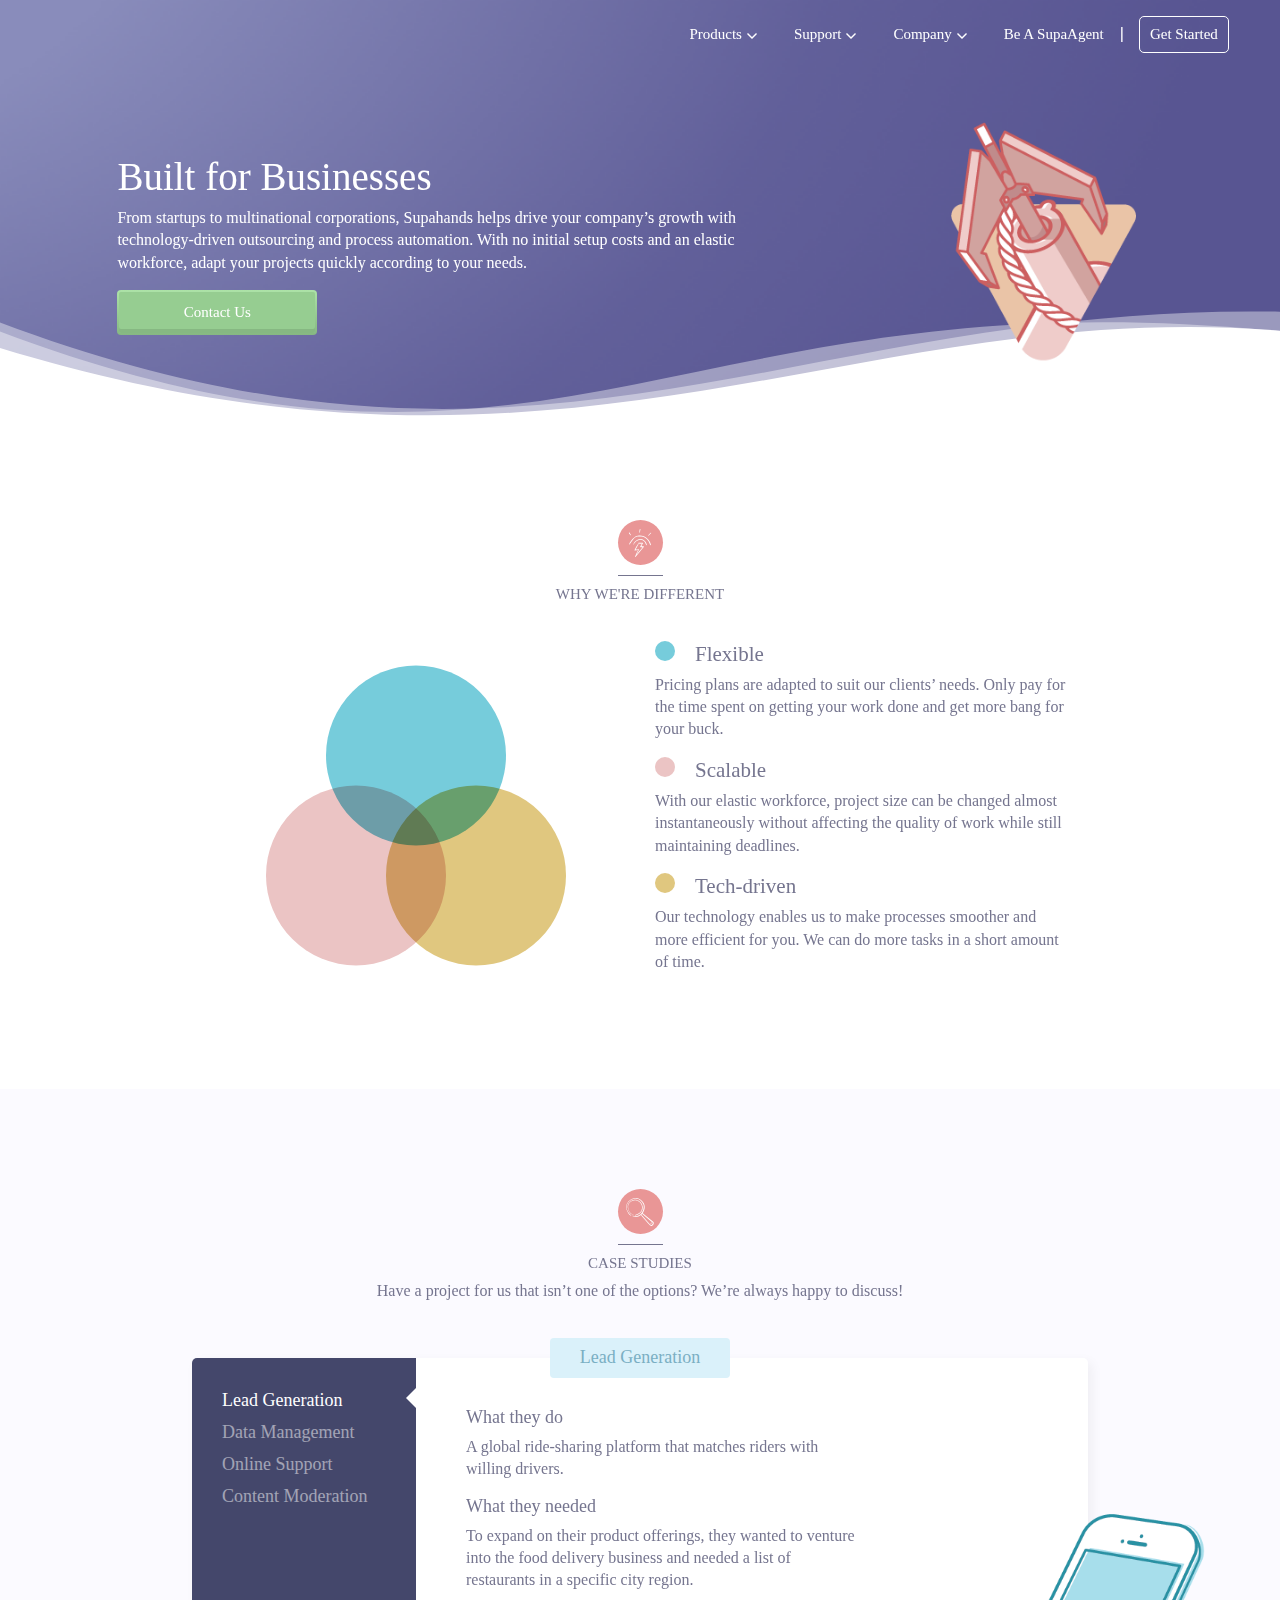
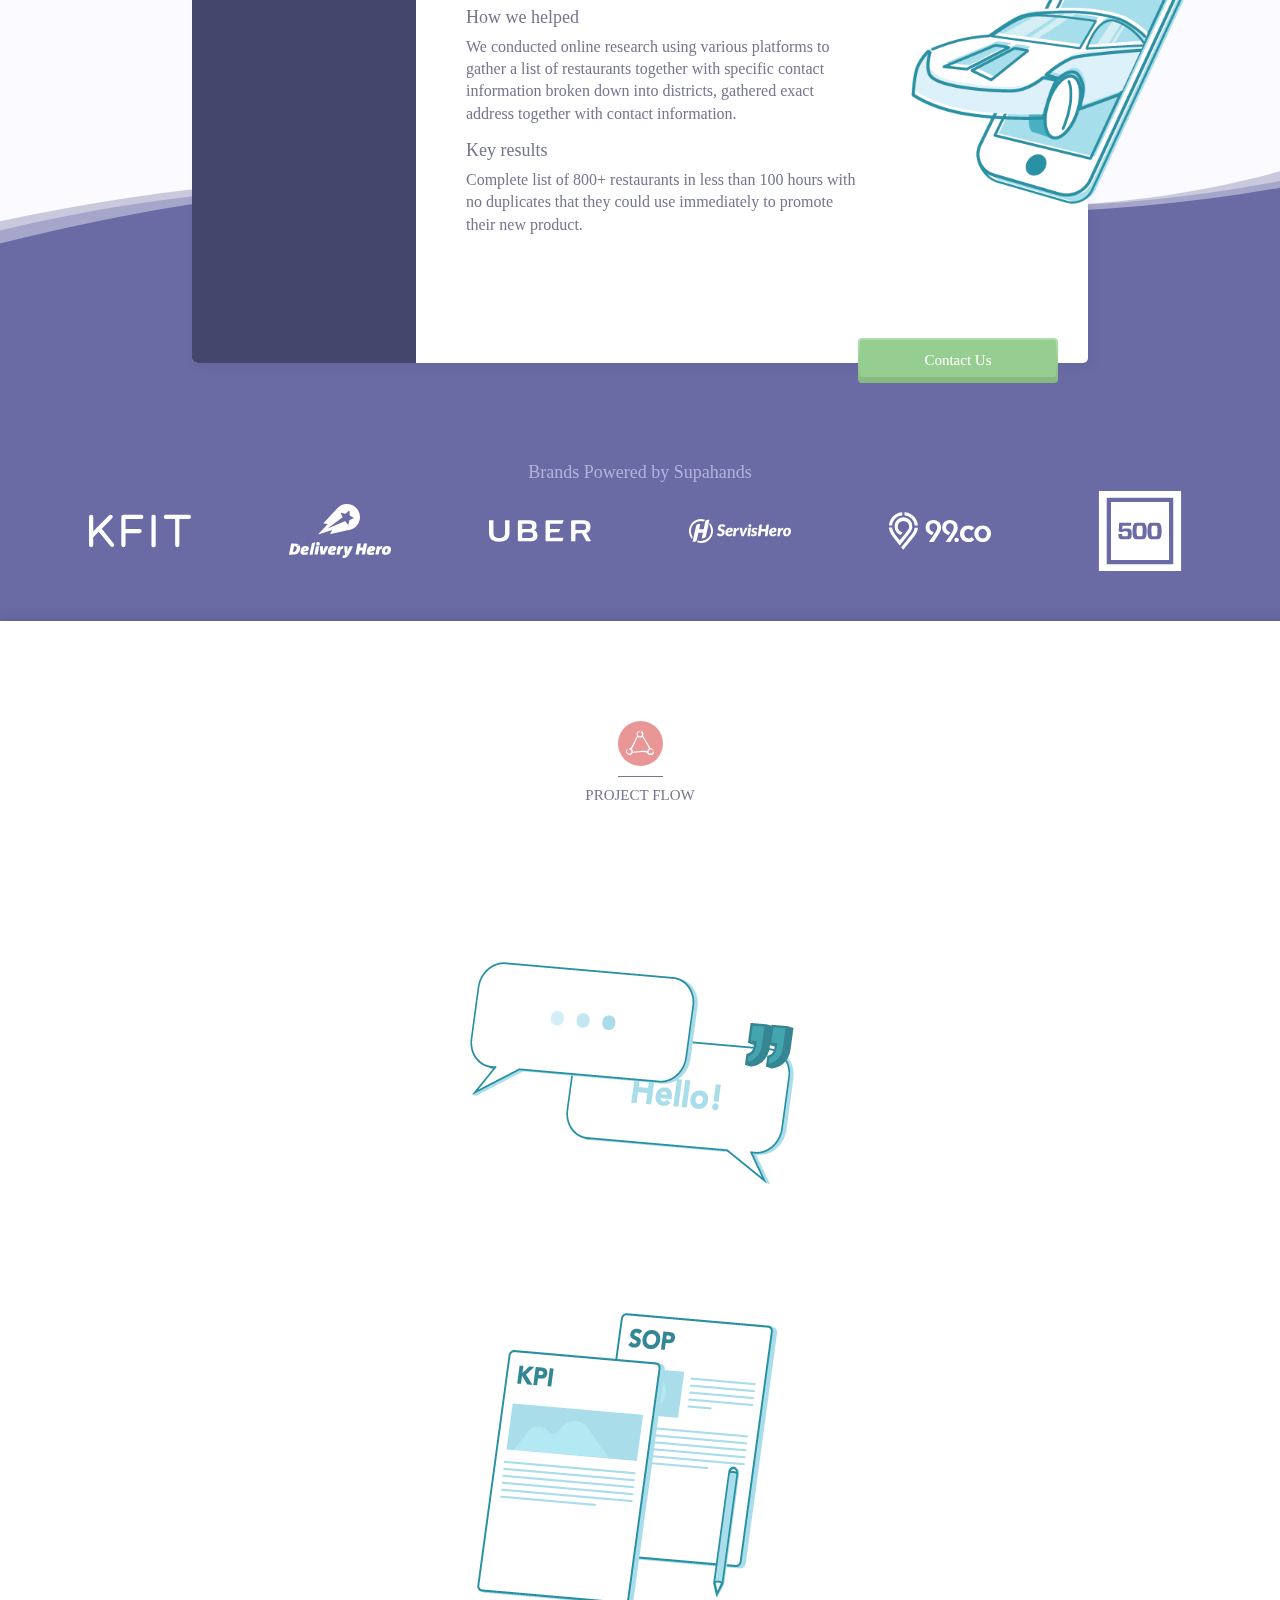
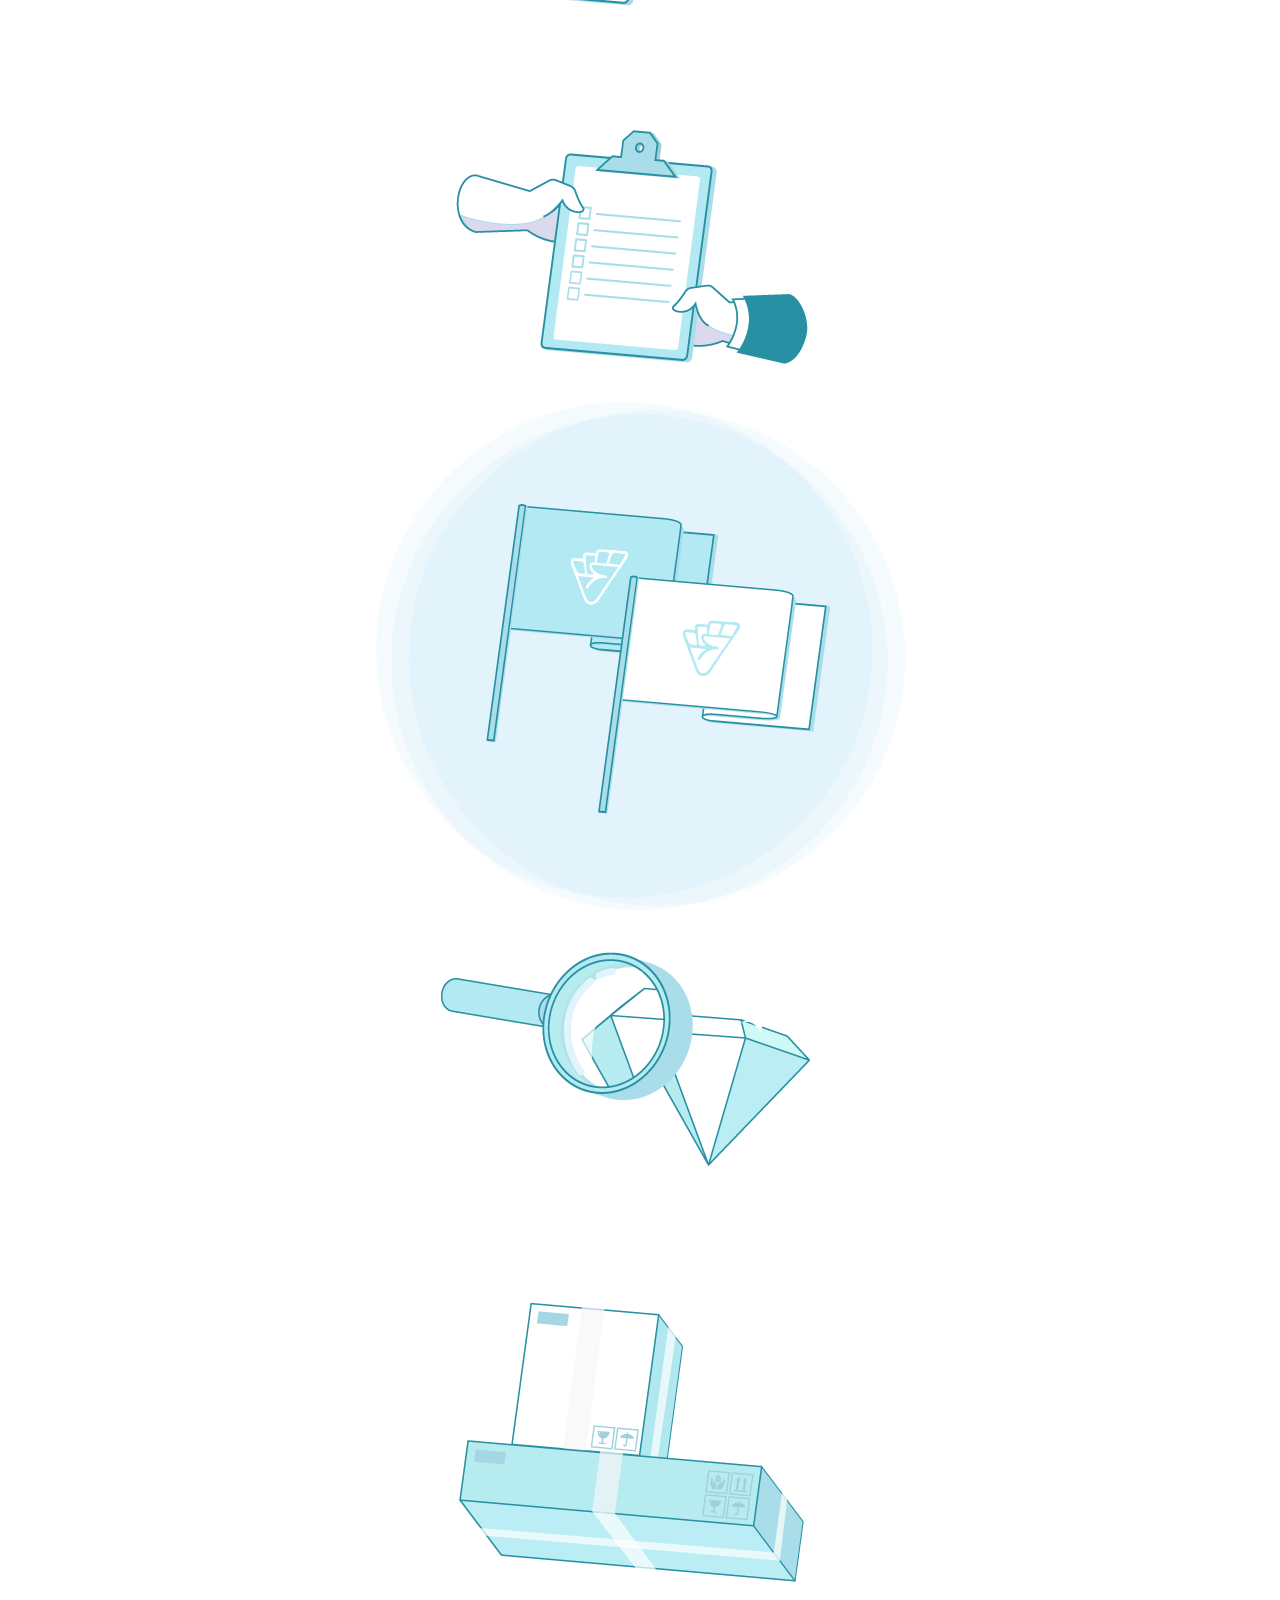
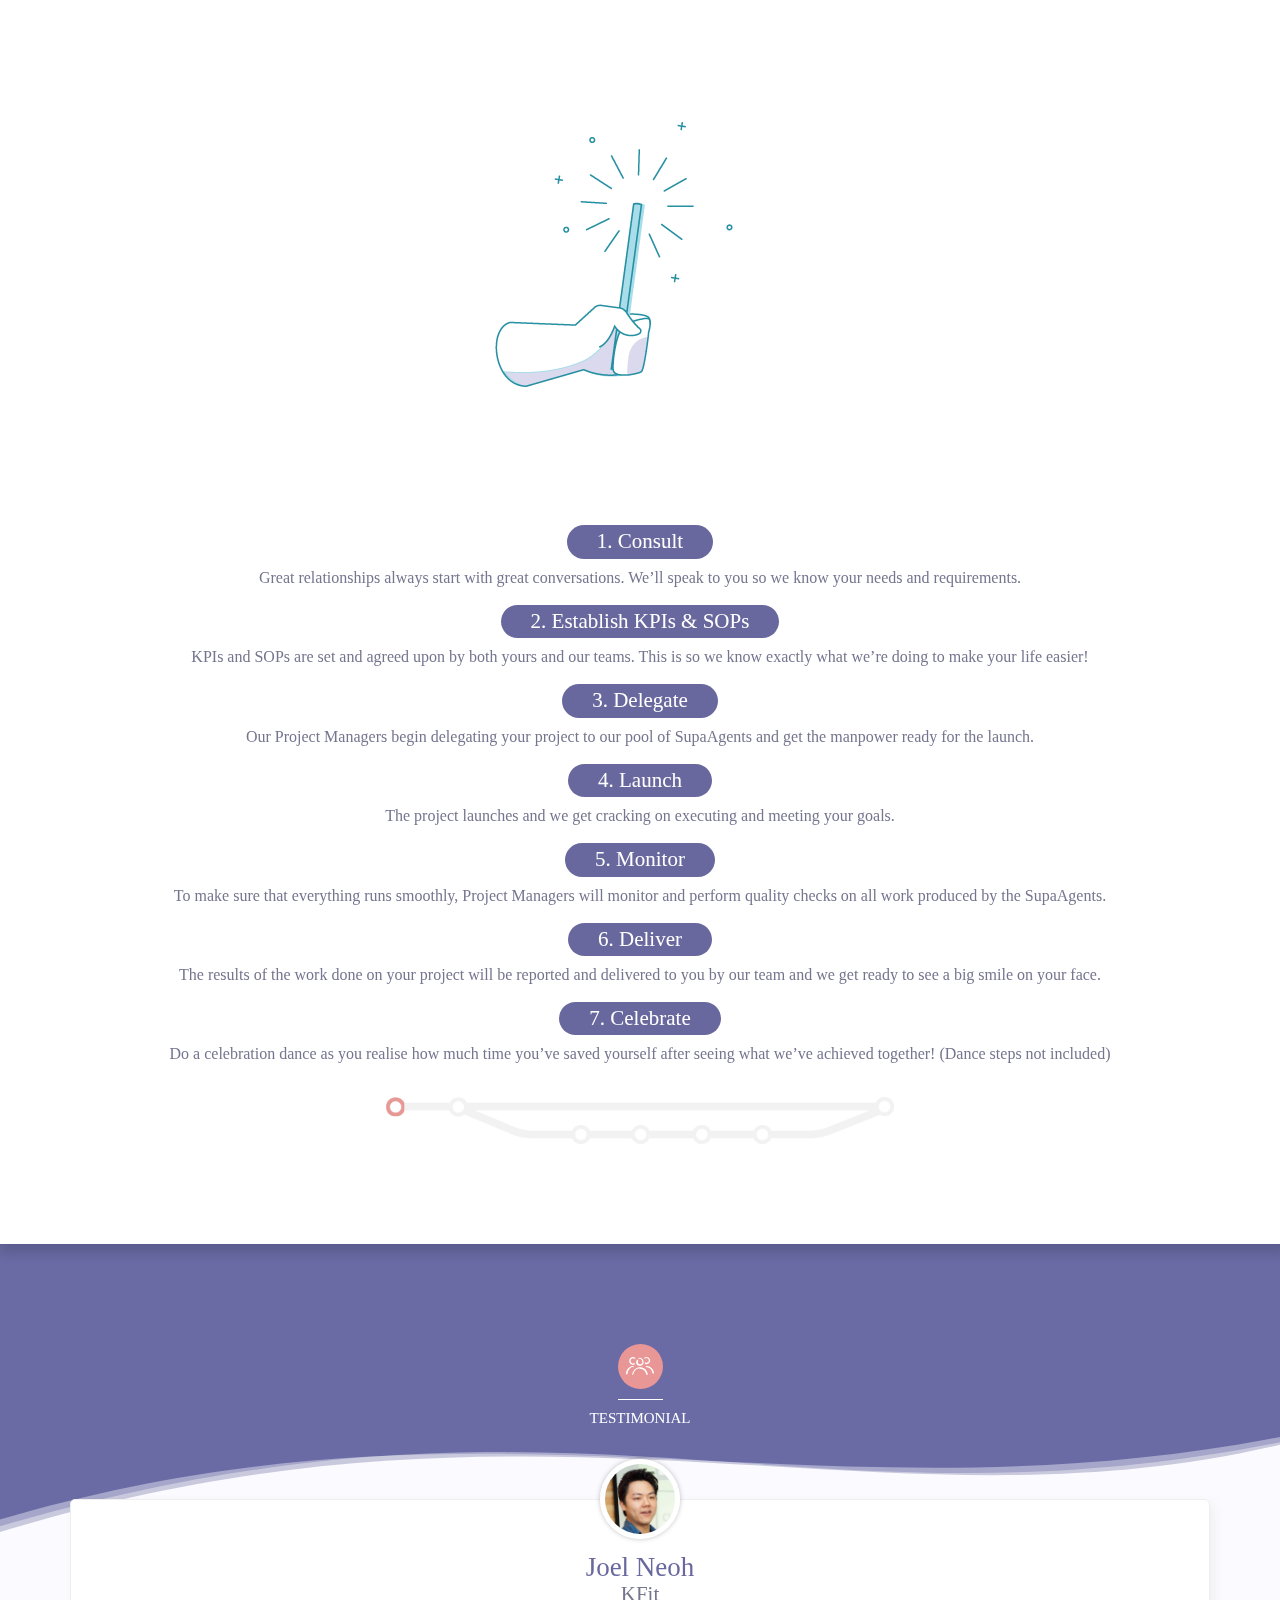
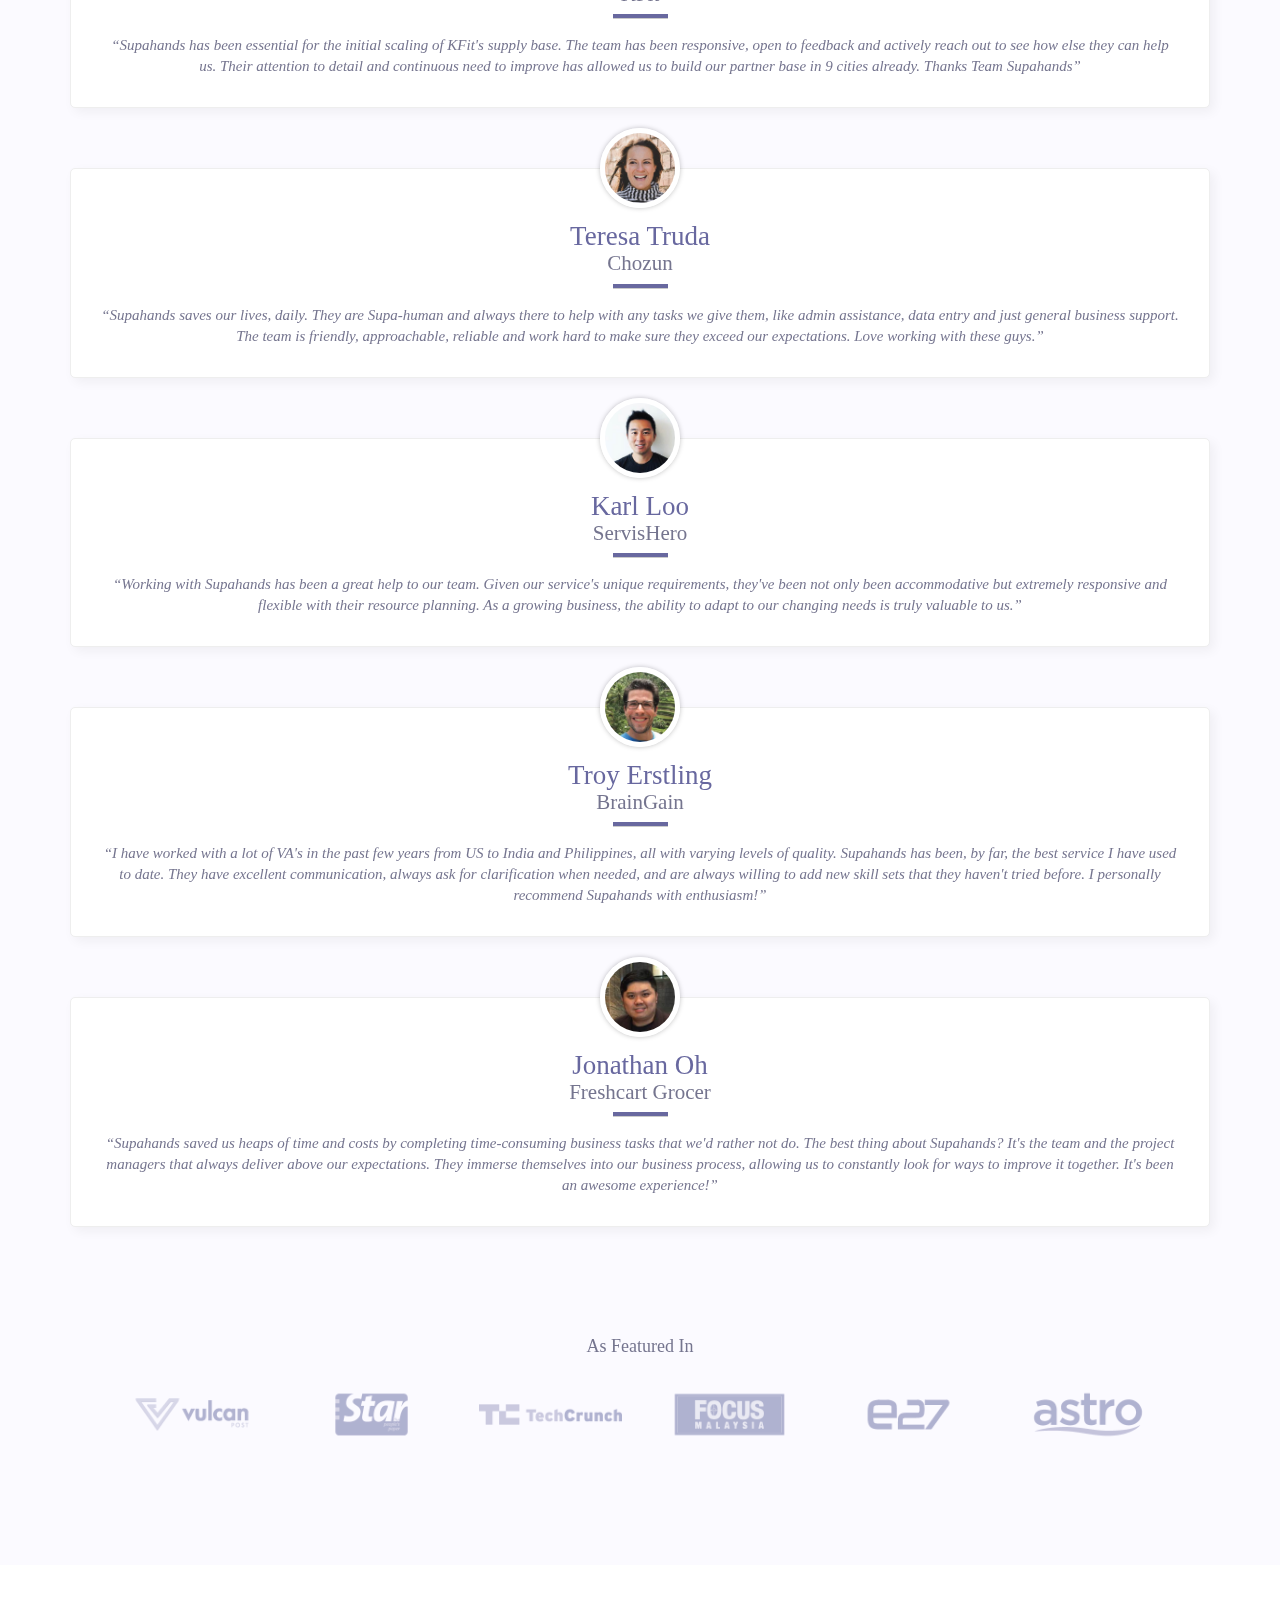
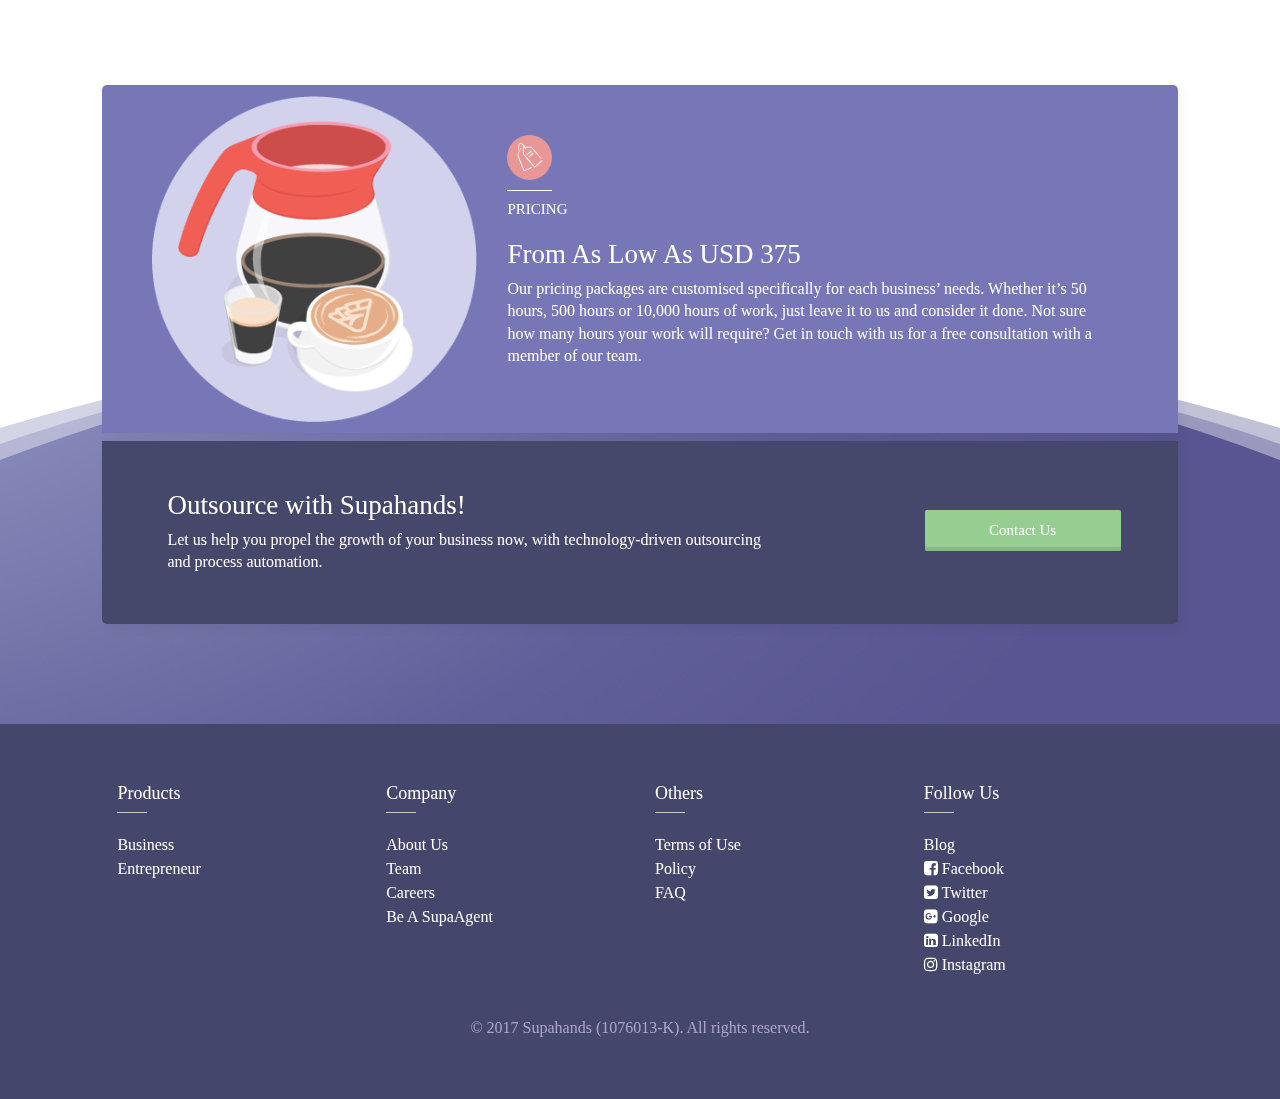
==== business.html @ 241b2b5b "Changed Meta tags and optimise" ====
<!doctype html>
<html lang="en">

<head>
  <meta charset="UTF-8" />
  <meta http-equiv="X-UA-Compatible" content="IE=edge,chrome=1" />
  <meta name="viewport" content="width=device-width, initial-scale=1.0" />
  <title>Supahands Business | Flexible and Scalable Outsourcing for Businesses</title>
  <meta name=”description” content="From startups to multinational corporations, Supahands helps drive your company’s growth with technology-driven outsourcing and process automation." />
  <link rel="apple-touch-icon" href="supahands-apple-icon.png">
  
  <!-- OpenGraph -->
  <meta property="og:site_name" content="Supahands" />
  <meta property="og:type" content="website" />
  <meta property="og:title" content="Supahands Business | Flexible and Scalable Outsourcing for Businesses" />
  <meta property="og:description" content="From startups to multinational corporations, Supahands helps drive your company’s growth with technology-driven outsourcing and process automation." />
  <meta property="og:image" content="supahands-meta-img.png" />
  <link rel="stylesheet" href="assets/css/plugins/slick.css">
  <link rel="stylesheet" href="assets/css/stylesheet.css">
  <!--[if lt IE 9]>
      <script src="//d26a57ydsghvgx.cloudfront.net/www/public/assets/js/css3-mediaqueries.js"></script>
    <![endif]-->
</head>

<body class="business-page">
  <svg xmlns="http://www.w3.org/2000/svg" style="display: none;">
      <!-- Supahands Logo -->
      <symbol id="logo" viewBox="0 0 3190.6 459.3" preserveAspectRatio="xMidYMid">
          <path fill="#96ce93" d="M501,17.8C494.6,6.5,481.5,0,465,0H251.1c-21.8,0-38.4,12.3-40,35H139.8c-8.4,0-24.1,0-33.3,11.5-6,7.5-7.6,17.8-4.6,30.6,0.7,3,1.6,6.4,2.9,11.7H40C23.5,89,10.4,95.5,4,106.8s-5,25.9,3.4,39.7l32.5,57.6a10.4,10.4,0,0,0,1,2.3,46.7,46.7,0,0,0,3,4.7L158.5,414.4c16.5,27.9,41.8,44.1,69.4,44.5h0.9c27.9,0,53.9-16.1,71.7-44.8l197-356.3C506,43.7,507.4,29.1,501,17.8ZM235.8,37.2c1.5-8.8,5.6-12.1,15.2-12.1h68c6,0,10.1,1.3,12.1,3.9s4.9,9.2-.5,28.8a10.5,10.5,0,0,0-.4,2.3c-5,18.2-9.9,39.3-12.7,51.5H237.7C236,82.7,234.6,44.7,235.8,37.2Zm-109.7,25c1.7-2,10.7-2,13.6-2h57.2c5.6,0,13.3,0,13.3,19.2a12.1,12.1,0,0,0,1,4.6c0.4,10.4.9,20.2,1.3,27.6h-7.8c-3.4.1-20.7,1.3-29.6,13.6-3.4,4.7-6.7,12.7-3.3,24.2,6.9,23.3,21.9,40,40,52-1.5,4.7-3.7,6.7-5.3,7H177c-9.6,0-14.5-6.7-16.9-12.2-0.2-.5-0.4-1-0.6-1.4a32,32,0,0,1-1.6-5.4,7.8,7.8,0,0,0-.3-1.3c-0.2-.5-8.7-31.6-17-62,0-.1,0-0.2,0-0.2s-0.2-.9-0.3-1.4c-6.1-22.3-11.8-44-13.9-52.8C125,65.5,125.7,62.8,126.1,62.3ZM25.9,119.1c1.8-3.1,7.1-5,14.2-5H96c0.6-.1,15.3-0.9,20.1,17.1,7.7,28.6,15.8,58,17.2,62.9a45.6,45.6,0,0,0,2.8,9.8,7.6,7.6,0,0,1,.1,2.6c-0.6.8-3.7,1.8-6.2,1.8H88.4c-0.7,0-15.7,0-24.2-12.2L29,133.8C25.3,127.7,24.1,122.2,25.9,119.1ZM278.7,401.3c-12.9,20.8-31.6,32.8-50.6,32.4s-36.1-11.9-47.9-31.9l-92.5-164H225.9c-24.2,15.8-46.9,39.5-60.6,75.5a12.6,12.6,0,0,0,7.2,16.2,11.7,11.7,0,0,0,4.5.8,12.6,12.6,0,0,0,11.7-8.1c32.5-85.1,122.7-89.9,138.3-90.1h2.7a12.6,12.6,0,0,0,.2-25.1h-1.2c-6.6-.1-58.7-1.1-96.3-22.4l-1.2-.7c-16.2-9.5-29.6-22.8-35.2-41.7a5.8,5.8,0,0,1-.4-2.4c0.8-1.2,5.7-2.9,9.6-3.1h220Zm197-356.1L439,111.6H343.3c4.3-18.8,11.9-50.1,17.4-65.4,6.4-17.9,14.7-21,29.8-21H465c7.1,0,12.4,1.8,14.1,5S479.7,38.7,475.7,45.2Z"
          />
          <path d="M684.4,293.6a10.1,10.1,0,0,1,13.7-1.9,105.1,105.1,0,0,0,61.3,19.7c19.7,0,41.9-9.1,41.9-27.8,0-32.8-108-32.3-108-107.5,0-50.5,51-81.3,102-81.3,41.3,0,68.8,14.6,81.4,23.2a10.1,10.1,0,0,1,2.7,13.9l-18.1,27.2a10.1,10.1,0,0,1-13.8,2.9c-9.3-6-26.7-14.2-52.2-14.2-18.7,0-41.9,8.1-41.9,27.8,0,31.3,108.5,31.3,108.5,108,0,48-43.9,80.8-102.5,80.8a157.4,157.4,0,0,1-93.9-30.7,10.1,10.1,0,0,1-1.8-14.4Z"
          />
          <path d="M913.9,263l29.7-153.9a10.1,10.1,0,0,1,9.9-8.2H997a10.1,10.1,0,0,1,9.9,12L980.5,248.9a144,144,0,0,0-3,26.2c0,19.2,8.6,30.8,32.3,30.8,43.9,0,80.3-43.4,88.8-88.8l20.6-107.9a10.1,10.1,0,0,1,9.9-8.2h43.5a10.1,10.1,0,0,1,9.9,12l-46.1,237.2a10.1,10.1,0,0,1-9.9,8.2h-41.5a10.1,10.1,0,0,1-9.9-12l2.2-11.2a235.4,235.4,0,0,1,6.6-24.7h-1c-14.6,23.7-50.5,54-95.9,54-41.9,0-77.2-18.7-77.2-70.2C909.8,285.2,911.9,274.1,913.9,263Z"
          />
          <path d="M1239.5,459.3h-38.9a12.1,12.1,0,0,1-11.9-14.4l64.5-334.2a12.1,12.1,0,0,1,11.9-9.8H1299a12.1,12.1,0,0,1,11.9,14.4l-0.8,4.3a103.4,103.4,0,0,1-5,18.7h1a104.7,104.7,0,0,1,84.8-43.4c61.1,0,97.4,42.4,97.4,108.5,0,95.4-69.7,161-140.3,161-30.8,0-58.6-12.1-73.2-37.9h-1a185.8,185.8,0,0,1-3,23.2l-19.3,99.7A12.1,12.1,0,0,1,1239.5,459.3Zm100.9-148.9c38.9,0,82.8-37.9,82.8-102.5,0-35.8-19.2-58-51-58-41.9,0-82.3,46.4-82.3,102.5C1289.9,284.2,1305.6,310.4,1340.4,310.4Z"
          />
          <path d="M1675.1,196.9h9.6a90,90,0,0,0,1.5-14.1c0-21.7-12.1-34.8-41.4-34.8-23.9,0-48.6,10.2-63.1,17.4a12.1,12.1,0,0,1-17-7.3l-7.9-25.7a12.1,12.1,0,0,1,6.2-14.4c16.2-8,52.1-22.9,92.8-22.9,46.9,0,94.4,19.7,94.4,79.3a158,158,0,0,1-2.5,25.2l-28.9,149.2a12.1,12.1,0,0,1-11.9,9.8h-34.5a12.1,12.1,0,0,1-11.9-14.3l1.4-7.4a126.4,126.4,0,0,1,5-18.7h-1s-29.3,46.4-83.8,46.4c-39.9,0-76.2-23.2-76.2-65.6C1506,216.6,1606.9,196.9,1675.1,196.9Zm-71.2,117.6c33.8,0,65.6-37.4,71.7-68.7h0a4.2,4.2,0,0,0-4.1-5H1666c-29.3,0-95.4,4.5-95.4,46.9C1570.6,302.4,1581.2,314.5,1603.9,314.5Z"
          />
          <path d="M1863.2,0h39.5a12.1,12.1,0,0,1,11.9,14.4l-21,109.8c-2.5,12.6-5.6,22.7-5.6,22.7h1c13.6-24.2,51.5-52,94.9-52,45.4,0,77.2,20.7,77.2,70.2,0,9.6-1.5,19.7-3.5,30.8l-29.4,152.7a12.1,12.1,0,0,1-11.9,9.8H1977a12.1,12.1,0,0,1-11.9-14.4l26.5-136a140.8,140.8,0,0,0,2.5-23.2c0-21.7-11.6-31.3-31.8-31.3-44.4,0-82.8,41.9-91.9,88.8l-20.8,106.3a12.1,12.1,0,0,1-11.9,9.8h-39.4a12.1,12.1,0,0,1-11.9-14.4l65-334.2A12.1,12.1,0,0,1,1863.2,0Z"
          />
          <path d="M2254,196.9h0a10.9,10.9,0,0,0,10.9-10c0.1-1.5.2-2.9,0.2-4.1,0-21.7-12.1-34.8-41.4-34.8-24.5,0-50,10.8-64.2,17.9a11,11,0,0,1-15.4-6.6l-8.6-28a11,11,0,0,1,5.6-13c15.7-7.8,52.2-23.4,93.7-23.4,46.9,0,94.4,19.7,94.4,79.3a158,158,0,0,1-2.5,25.2l-29.1,150.1a11,11,0,0,1-10.8,8.9h-36.8a11,11,0,0,1-10.8-13l1.6-8.7a126.4,126.4,0,0,1,5-18.7h-1s-29.3,46.4-83.8,46.4c-39.9,0-76.2-23.2-76.2-65.6C2084.9,216.6,2185.9,196.9,2254,196.9Zm-71.2,117.6c33.8,0,65.6-37.4,71.7-68.7h0a4.2,4.2,0,0,0-4.1-5H2245c-29.3,0-95.4,4.5-95.4,46.9C2149.6,302.4,2160.2,314.5,2182.9,314.5Z"
          />
          <path d="M2422.5,101h37.4a12.1,12.1,0,0,1,11.9,14.4l-1.7,8.8c-2.5,12.6-6.6,25.2-6.6,25.2h1c14.1-24.2,53-54.5,97.9-54.5s77.7,20.7,77.7,70.2c0,9.6-2.5,22.2-4.5,33.3l-28.9,150.2a12.1,12.1,0,0,1-11.9,9.8h-39.4a12.1,12.1,0,0,1-11.9-14.4L2570,208.5c1.5-8.6,3-17.2,3-23.7,0-21.7-12.1-31.3-32.3-31.3-44.4,0-82.8,41.9-91.9,88.8l-20.3,106.3a12.1,12.1,0,0,1-11.9,9.8h-39.4a12.1,12.1,0,0,1-11.9-14.4l45.3-233.2A12.1,12.1,0,0,1,2422.5,101Z"
          />
          <path d="M2820.4,94.9c27.8,0,58,10.6,71.2,35.3,0,0,1.5-8.6,3-15.6L2914.9,9.8A12.1,12.1,0,0,1,2926.8,0h39.4a12.1,12.1,0,0,1,11.9,14.4l-65,334.2a12.1,12.1,0,0,1-11.9,9.8h-35.7a12.1,12.1,0,0,1-11.9-14.6l1-4.6c2-10.6,4.5-19.2,4.5-19.2h-1c-17.2,25.2-47.4,44.4-82.8,44.4-62.1,0-97.9-41.9-97.9-107.5C2677.5,160.5,2745.7,94.9,2820.4,94.9Zm-26.2,215.5c42.9,0,81.8-48.5,81.8-103,0-31.3-15.1-57.5-50.5-57.5-38.4,0-82.8,38.4-82.8,102.5C2742.7,288.2,2762.4,310.4,2794.2,310.4Z"
          />
          <path d="M2993.6,295.1a12.1,12.1,0,0,1,16.4-2.3,105.1,105.1,0,0,0,59.9,18.7c19.7,0,41.9-9.1,41.9-27.8,0-32.8-108-32.3-108-107.5,0-50.5,51-81.3,102-81.3,39.4,0,66.2,13.2,79.5,21.9a12.1,12.1,0,0,1,3.5,16.9l-15.9,23.9a12.1,12.1,0,0,1-16.4,3.6c-9.6-5.8-26.5-13.2-50.7-13.2-18.7,0-41.9,8.1-41.9,27.8,0,31.3,108.5,31.3,108.5,108,0,48-43.9,80.8-102.5,80.8a157.7,157.7,0,0,1-92.1-29.3,12.1,12.1,0,0,1-2.3-17.4Z"
          />
      </symbol>
      <symbol id="logomark" viewBox="0 0 505 458.9">
          <path d="M501,17.8C494.6,6.5,481.5,0,465,0H251.1c-21.8,0-38.4,12.3-40,35H139.8c-8.4,0-24.1,0-33.3,11.5-6,7.5-7.6,17.8-4.6,30.6,0.7,3,1.6,6.4,2.9,11.7H40C23.5,89,10.4,95.5,4,106.8s-5,25.9,3.4,39.7l32.5,57.6a10.4,10.4,0,0,0,1,2.3,46.7,46.7,0,0,0,3,4.7L158.5,414.4c16.5,27.9,41.8,44.1,69.4,44.5h0.9c27.9,0,53.9-16.1,71.7-44.8l197-356.3C506,43.7,507.4,29.1,501,17.8ZM235.8,37.2c1.5-8.8,5.6-12.1,15.2-12.1h68c6,0,10.1,1.3,12.1,3.9s4.9,9.2-.5,28.8a10.5,10.5,0,0,0-.4,2.3c-5,18.2-9.9,39.3-12.7,51.5H237.7C236,82.7,234.6,44.7,235.8,37.2Zm-109.7,25c1.7-2,10.7-2,13.6-2h57.2c5.6,0,13.3,0,13.3,19.2a12.1,12.1,0,0,0,1,4.6c0.4,10.4.9,20.2,1.3,27.6h-7.8c-3.4.1-20.7,1.3-29.6,13.6-3.4,4.7-6.7,12.7-3.3,24.2,6.9,23.3,21.9,40,40,52-1.5,4.7-3.7,6.7-5.3,7H177c-9.6,0-14.5-6.7-16.9-12.2-0.2-.5-0.4-1-0.6-1.4a32,32,0,0,1-1.6-5.4,7.8,7.8,0,0,0-.3-1.3c-0.2-.5-8.7-31.6-17-62,0-.1,0-0.2,0-0.2s-0.2-.9-0.3-1.4c-6.1-22.3-11.8-44-13.9-52.8C125,65.5,125.7,62.8,126.1,62.3ZM25.9,119.1c1.8-3.1,7.1-5,14.2-5H96c0.6-.1,15.3-0.9,20.1,17.1,7.7,28.6,15.8,58,17.2,62.9a45.6,45.6,0,0,0,2.8,9.8,7.6,7.6,0,0,1,.1,2.6c-0.6.8-3.7,1.8-6.2,1.8H88.4c-0.7,0-15.7,0-24.2-12.2L29,133.8C25.3,127.7,24.1,122.2,25.9,119.1ZM278.7,401.3c-12.9,20.8-31.6,32.8-50.6,32.4s-36.1-11.9-47.9-31.9l-92.5-164H225.9c-24.2,15.8-46.9,39.5-60.6,75.5a12.6,12.6,0,0,0,7.2,16.2,11.7,11.7,0,0,0,4.5.8,12.6,12.6,0,0,0,11.7-8.1c32.5-85.1,122.7-89.9,138.3-90.1h2.7a12.6,12.6,0,0,0,.2-25.1h-1.2c-6.6-.1-58.7-1.1-96.3-22.4l-1.2-.7c-16.2-9.5-29.6-22.8-35.2-41.7a5.8,5.8,0,0,1-.4-2.4c0.8-1.2,5.7-2.9,9.6-3.1h220Zm197-356.1L439,111.6H343.3c4.3-18.8,11.9-50.1,17.4-65.4,6.4-17.9,14.7-21,29.8-21H465c7.1,0,12.4,1.8,14.1,5S479.7,38.7,475.7,45.2Z"
          />
      </symbol>
      <symbol id="logotype" viewBox="0 0 2529.2 459.3">
          <path d="M23,293.6a10.1,10.1,0,0,1,13.7-1.9A105.1,105.1,0,0,0,98,311.4c19.7,0,41.9-9.1,41.9-27.8,0-32.8-108-32.3-108-107.5,0-50.5,51-81.3,102-81.3,41.3,0,68.8,14.6,81.4,23.2a10.1,10.1,0,0,1,2.7,13.9l-18.1,27.2a10.1,10.1,0,0,1-13.8,2.9c-9.3-6-26.7-14.2-52.2-14.2-18.7,0-41.9,8.1-41.9,27.8,0,31.3,108.5,31.3,108.5,108,0,48-43.9,80.8-102.5,80.8A157.4,157.4,0,0,1,4.1,333.8a10.1,10.1,0,0,1-1.8-14.4Z"
          />
          <path d="M252.4,263l29.7-153.9a10.1,10.1,0,0,1,9.9-8.2h43.5a10.1,10.1,0,0,1,9.9,12L319.1,248.9a144,144,0,0,0-3,26.2c0,19.2,8.6,30.8,32.3,30.8,43.9,0,80.3-43.4,88.8-88.8l20.6-107.9a10.1,10.1,0,0,1,9.9-8.2h43.5a10.1,10.1,0,0,1,9.9,12L475.1,350.2a10.1,10.1,0,0,1-9.9,8.2H423.7a10.1,10.1,0,0,1-9.9-12l2.2-11.2a235.4,235.4,0,0,1,6.6-24.7h-1c-14.6,23.7-50.5,54-95.9,54-41.9,0-77.2-18.7-77.2-70.2C248.4,285.2,250.4,274.1,252.4,263Z"
          />
          <path d="M578.1,459.3H539.2a12.1,12.1,0,0,1-11.9-14.4l64.5-334.2a12.1,12.1,0,0,1,11.9-9.8h33.9a12.1,12.1,0,0,1,11.9,14.4l-0.8,4.3a103.4,103.4,0,0,1-5,18.7h1a104.7,104.7,0,0,1,84.8-43.4c61.1,0,97.4,42.4,97.4,108.5,0,95.4-69.7,161-140.3,161-30.8,0-58.6-12.1-73.2-37.9h-1a185.8,185.8,0,0,1-3,23.2L590,449.5A12.1,12.1,0,0,1,578.1,459.3ZM679,310.4c38.9,0,82.8-37.9,82.8-102.5,0-35.8-19.2-58-51-58-41.9,0-82.3,46.4-82.3,102.5C628.5,284.2,644.1,310.4,679,310.4Z"
          />
          <path d="M1013.6,196.9h9.6a90,90,0,0,0,1.5-14.1c0-21.7-12.1-34.8-41.4-34.8-23.9,0-48.6,10.2-63.1,17.4a12.1,12.1,0,0,1-17-7.3l-7.9-25.7a12.1,12.1,0,0,1,6.2-14.4c16.2-8,52.1-22.9,92.8-22.9,46.9,0,94.4,19.7,94.4,79.3a158,158,0,0,1-2.5,25.2l-28.9,149.2a12.1,12.1,0,0,1-11.9,9.8H1011a12.1,12.1,0,0,1-11.9-14.3l1.4-7.4a126.4,126.4,0,0,1,5-18.7h-1s-29.3,46.4-83.8,46.4c-39.9,0-76.2-23.2-76.2-65.6C844.5,216.6,945.5,196.9,1013.6,196.9ZM942.5,314.5c33.8,0,65.6-37.4,71.7-68.7h0a4.2,4.2,0,0,0-4.1-5h-5.5c-29.3,0-95.4,4.5-95.4,46.9C909.1,302.4,919.7,314.5,942.5,314.5Z"
          />
          <path d="M1201.8,0h39.5a12.1,12.1,0,0,1,11.9,14.4l-21,109.8c-2.5,12.6-5.6,22.7-5.6,22.7h1c13.6-24.2,51.5-52,94.9-52,45.4,0,77.2,20.7,77.2,70.2,0,9.6-1.5,19.7-3.5,30.8l-29.4,152.7a12.1,12.1,0,0,1-11.9,9.8h-39.4a12.1,12.1,0,0,1-11.9-14.4l26.5-136a140.8,140.8,0,0,0,2.5-23.2c0-21.7-11.6-31.3-31.8-31.3-44.4,0-82.8,41.9-91.9,88.8l-20.8,106.3a12.1,12.1,0,0,1-11.9,9.8h-39.4A12.1,12.1,0,0,1,1125,344l65-334.2A12.1,12.1,0,0,1,1201.8,0Z"
          />
          <path d="M1592.6,196.9h0a10.9,10.9,0,0,0,10.9-10c0.1-1.5.2-2.9,0.2-4.1,0-21.7-12.1-34.8-41.4-34.8-24.5,0-50,10.8-64.2,17.9a11,11,0,0,1-15.4-6.6l-8.6-28a11,11,0,0,1,5.6-13c15.7-7.8,52.2-23.4,93.7-23.4,46.9,0,94.4,19.7,94.4,79.3a158,158,0,0,1-2.5,25.2l-29.1,150.1a11,11,0,0,1-10.8,8.9h-36.8a11,11,0,0,1-10.8-13l1.6-8.7a126.4,126.4,0,0,1,5-18.7h-1s-29.3,46.4-83.8,46.4c-39.9,0-76.2-23.2-76.2-65.6C1423.5,216.6,1524.5,196.9,1592.6,196.9Zm-71.2,117.6c33.8,0,65.6-37.4,71.7-68.7h0a4.2,4.2,0,0,0-4.1-5h-5.5c-29.3,0-95.4,4.5-95.4,46.9C1488.1,302.4,1498.7,314.5,1521.4,314.5Z"
          />
          <path d="M1761.1,101h37.4a12.1,12.1,0,0,1,11.9,14.4l-1.7,8.8c-2.5,12.6-6.6,25.2-6.6,25.2h1c14.1-24.2,53-54.5,97.9-54.5s77.7,20.7,77.7,70.2c0,9.6-2.5,22.2-4.5,33.3l-28.9,150.2a12.1,12.1,0,0,1-11.9,9.8H1894a12.1,12.1,0,0,1-11.9-14.4l26.5-135.5c1.5-8.6,3-17.2,3-23.7,0-21.7-12.1-31.3-32.3-31.3-44.4,0-82.8,41.9-91.9,88.8l-20.3,106.3a12.1,12.1,0,0,1-11.9,9.8h-39.4a12.1,12.1,0,0,1-11.9-14.4l45.3-233.2A12.1,12.1,0,0,1,1761.1,101Z"
          />
          <path d="M2159,94.9c27.8,0,58,10.6,71.2,35.3,0,0,1.5-8.6,3-15.6L2253.5,9.8A12.1,12.1,0,0,1,2265.4,0h39.4a12.1,12.1,0,0,1,11.9,14.4l-65,334.2a12.1,12.1,0,0,1-11.9,9.8h-35.7a12.1,12.1,0,0,1-11.9-14.6l1-4.6c2-10.6,4.5-19.2,4.5-19.2h-1c-17.2,25.2-47.4,44.4-82.8,44.4-62.1,0-97.9-41.9-97.9-107.5C2016.1,160.5,2084.3,94.9,2159,94.9Zm-26.2,215.5c42.9,0,81.8-48.5,81.8-103,0-31.3-15.1-57.5-50.5-57.5-38.4,0-82.8,38.4-82.8,102.5C2081.2,288.2,2100.9,310.4,2132.7,310.4Z"
          />
          <path d="M2332.1,295.1a12.1,12.1,0,0,1,16.4-2.3,105.1,105.1,0,0,0,59.9,18.7c19.7,0,41.9-9.1,41.9-27.8,0-32.8-108-32.3-108-107.5,0-50.5,51-81.3,102-81.3,39.4,0,66.2,13.2,79.5,21.9a12.1,12.1,0,0,1,3.5,16.9l-15.9,23.9a12.1,12.1,0,0,1-16.4,3.6c-9.6-5.8-26.5-13.2-50.7-13.2-18.7,0-41.9,8.1-41.9,27.8,0,31.3,108.5,31.3,108.5,108,0,48-43.9,80.8-102.5,80.8a157.7,157.7,0,0,1-92.1-29.3,12.1,12.1,0,0,1-2.3-17.4Z"
          />
      </symbol>
      <!-- Brand Logos -->
      <symbol id="logo-kfit" viewBox="0 0 221.9 70.6" preserveAspectRatio="xMidYMid">
          <path d="M217.3,0.1H167.1a4.6,4.6,0,1,0,0,9.2h20.3V66a4.6,4.6,0,0,0,9.2,0V9.3h20.8A4.6,4.6,0,1,0,217.3.1Z" />
          <rect x="135.9" y="0.1" width="9.2" height="70.53" rx="3.7" ry="3.7" />
          <path d="M113.8,0.1H74.9a4.6,4.6,0,0,0-4.6,4.6V66a4.6,4.6,0,1,0,9.2,0V40h30.6a4.6,4.6,0,1,0,0-9.2H79.5V9.3h34.3A4.6,4.6,0,0,0,113.8.1Z"
          />
          <path d="M27.8,30.4L50.3,7.8a4.6,4.6,0,0,0,0-6.5h0a4.6,4.6,0,0,0-6.5,0L9.2,36V4.7A4.6,4.6,0,0,0,0,4.7V66a4.6,4.6,0,0,0,9.2,0V49H9.3L21.3,36.9,46.9,68.7A4.6,4.6,0,0,0,54,62.9Z"
          />
      </symbol>
      <symbol id="logo-deliveryhero" viewBox="0 0 259.2 137.1" preserveAspectRatio="xMidYMid">
          <path d="M27.1,104.8l-7.3,2.6H19.5v-0.2h0.3l5-4.8a11.6,11.6,0,0,0-5.4-1.7l-9.9-.2H5.5v0.4L1.1,122.9c-0.3,1.8-.7,3.5-1.1,5.3v0.5H6c2.8-.1,5.6,0,8.4-0.3A14.8,14.8,0,0,0,25.9,121a19.7,19.7,0,0,0,2.6-12.4A7.5,7.5,0,0,0,27.1,104.8ZM18,118.3a7.3,7.3,0,0,1-6.5,3.6H9.9l2.9-14.7a32.9,32.9,0,0,1,3.6.2,3.6,3.6,0,0,1,3.1,3.3A11.3,11.3,0,0,1,18,118.3Z"
          />
          <path d="M154.3,107.5a0.9,0.9,0,0,0-1,.8l-4.1,11.2-0.3.7h-0.2l-0.3-12.6h-8v0.2a83.1,83.1,0,0,0,2.1,20.2,1.2,1.2,0,0,1,0,.8,3,3,0,0,1-2.7,1.6h-2.3a0.7,0.7,0,0,0-.6.2c-0.4,1.9-.8,3.9-1.2,5.8l2,0.6h3.1a12.7,12.7,0,0,0,7.4-3.8,32.8,32.8,0,0,0,5.2-6.9,123.8,123.8,0,0,0,8.5-18.4,1.2,1.2,0,0,0,0-.3h-7.3Z"
          />
          <path d="M259,113.1a6.8,6.8,0,0,0-5.2-5.8,15.5,15.5,0,0,0-5.7-.5c-4.1.3-7.5,2-9.7,5.5a15.5,15.5,0,0,0-2.3,9.9c0.3,3.7,2.3,5.9,6,6.6a21.3,21.3,0,0,0,4.8.3,12.1,12.1,0,0,0,11.7-9.5l0.6-2.5v-4.1Zm-8.3,3.1a10.7,10.7,0,0,1-1.3,4.9,3.2,3.2,0,0,1-3.3,1.8,1.6,1.6,0,0,1-1.7-1.6,10.3,10.3,0,0,1,1.5-6.4,3.1,3.1,0,0,1,2.9-1.6,1.8,1.8,0,0,1,2,1.9C250.8,115.4,250.8,115.7,250.8,116.2Z"
          />
          <path d="M76.1,76.6h0.3l31.4-9.9a1.2,1.2,0,0,1,1.2.1,1.2,1.2,0,0,1-.2,1.1L105,74.7a1.2,1.2,0,0,0-.1,1,1.3,1.3,0,0,0,1.1.3l31.5-7c5-1.1,10-2.5,15.1-3.3a33.1,33.1,0,0,0,27.4-37.3C177.7,12.2,163.6,0,146.2,0A32.5,32.5,0,0,0,123,10.6L109.8,24.7,88,48.1a1.2,1.2,0,0,0-.5,1.1,1.2,1.2,0,0,0,1.1.4L94.4,50l2.9,0.2c0.7,0.1.9,0.6,0.5,1.1l-0.4.5-22,23.7a1,1,0,0,0-.4,1C75.2,76.8,75.7,76.6,76.1,76.6ZM99.7,60.8L135.5,34l0.8-.6-4-9c-0.2-.5-0.5-0.9-0.6-1.4a1.1,1.1,0,0,1,0-.9,1.1,1.1,0,0,1,.9-0.2l5.2,1.3,5.2,1.3a1.2,1.2,0,0,0,1.3-.3l7.8-6.9a1.3,1.3,0,0,1,1.1-.5,1.3,1.3,0,0,1,.4,1.2c0.3,3.3.5,6.6,0.7,9.9a1.9,1.9,0,0,0,1.1,1.8l8.7,5a1.3,1.3,0,0,1,.9.9,1.3,1.3,0,0,1-1,.8l-9.6,3.9a1.3,1.3,0,0,0-.9,1c-0.7,3.5-1.5,6.9-2.3,10.4a1.2,1.2,0,0,1-.5.8,1.2,1.2,0,0,1-.9-0.5l-6.9-8.1a0.8,0.8,0,0,0-1.2-.3L100.1,61.4c-0.3.1-.8,0.5-1,0.2S99.5,61,99.7,60.8Z"
          />
          <path d="M190,100.6V101c-0.6,2.9-1.2,5.9-1.7,8.8a0.7,0.7,0,0,1-.8.7h-6.6l1.9-10h-8.6l-5.4,27.9h8.6l2-10.5h7.3l-2,10.5h8.6l5.4-28H190Z"
          />
          <path d="M211.4,120.1a12.2,12.2,0,0,0,6-2.7c3-2.6,3-8.5-2.1-10a15.3,15.3,0,0,0-5.9-.5,11.3,11.3,0,0,0-9.2,5.6,17,17,0,0,0-2.3,10.4c0.3,3.6,1.8,5.4,5.1,6.1a26.7,26.7,0,0,0,12.4-.6,0.6,0.6,0,0,0,.5-0.7c0-.9,0-1.9,0-2.8s0-1.6,0-2.5l-0.5.2a20.7,20.7,0,0,1-7.7.9c-1.5-.2-1.9-0.7-1.7-2.3Zm-1.8-7.7a1.6,1.6,0,0,1,2,.8,1.4,1.4,0,0,1-1,1.7c-1.2.4-2.4,0.6-3.7,0.9v-0.3C207.3,114.1,208,112.8,209.7,112.4Z"
          />
          <path d="M46.6,107.4a15.3,15.3,0,0,0-5.9-.6,11.2,11.2,0,0,0-8.9,5.1,17.2,17.2,0,0,0-2.6,11.4,5.5,5.5,0,0,0,3.7,5,13.3,13.3,0,0,0,3.3.7,28,28,0,0,0,10.5-.9,0.9,0.9,0,0,0,.6-0.5c0-1.8,0-3.7,0-5.6l-0.9.2a19.8,19.8,0,0,1-7.5.7,1.6,1.6,0,0,1-1.5-2.2l5.5-.8a12.1,12.1,0,0,0,6-2.7C51.7,114.8,51.7,109,46.6,107.4ZM42,114.9a8.1,8.1,0,0,1-3.8.8,3.8,3.8,0,0,1,2.8-3.3,1.6,1.6,0,0,1,1.9.8A1.5,1.5,0,0,1,42,114.9Z"
          />
          <path d="M120.2,111.5a5.4,5.4,0,0,0-4-4.2,14.6,14.6,0,0,0-5.8-.5,11.2,11.2,0,0,0-9,5.2,17,17,0,0,0-2.5,11.2c0.3,3.3,2.1,5.2,5.4,5.7a35.6,35.6,0,0,0,6.7.2,38.6,38.6,0,0,0,5.3-.9,0.8,0.8,0,0,0,.5-0.4c0-1.9,0-3.7,0-5.6l-0.9.3a20.2,20.2,0,0,1-7.4.7c-1.5-.2-1.9-0.9-1.6-2.3l5.4-.8a11.9,11.9,0,0,0,5.8-2.5A6,6,0,0,0,120.2,111.5Zm-8.6,3.4c-1.2.4-2.4,0.6-3.8,1a3.9,3.9,0,0,1,2.8-3.6,1.6,1.6,0,0,1,1.9.8A1.4,1.4,0,0,1,111.6,114.9Z"
          />
          <path d="M100.1,107.5H92.6a0.9,0.9,0,0,0-1,.7l-3.3,9.2c-0.3.9-.8,1.8-1.2,2.7H86.9l-0.3-12.6H78.6a99.7,99.7,0,0,0,1.7,21h9.3a1.1,1.1,0,0,0,1.1-.7,179.8,179.8,0,0,0,9.3-20v-0.5Z"
          />
          <path d="M66.8,96.9l-0.9.3-7,2.5a1.2,1.2,0,0,0-.9,1.1l-4,18.8-2,9.3h7.2a0.7,0.7,0,0,0,.8-0.7l5.3-24.5Z" />
          <path d="M229.9,110.3l-0.2-2.8h-6.1l-4.1,21h7.7a0.8,0.8,0,0,0,.6-0.5c0.5-2.4.9-4.8,1.4-7.2a22.1,22.1,0,0,1,1.4-4.4,3,3,0,0,1,3.5-1.7h1.1l2.2-7.9C234.1,106.2,231.8,107.7,229.9,110.3Z"
          />
          <path d="M138.3,107c-3.3-.8-5.6.8-7.5,3.3l-0.2-2.8h-6.1l-4.1,21h8.2l0.2-.5,1.3-6.8a13,13,0,0,1,1.6-5,3.1,3.1,0,0,1,3.4-1.6h1.2Z"
          />
          <path d="M64.5,128.5h8.2l4.1-21H68.6Z" />
          <path d="M74,96.8a4.6,4.6,0,0,0-4.9,4.8c0,2.5,1.8,4.1,4.4,4.2a4.5,4.5,0,0,0,4.9-4.8C78.4,98.5,76.6,96.8,74,96.8Z" />
      </symbol>
      <symbol id="logo-uber" viewBox="0 0 268.8 56.1" preserveAspectRatio="xMidYMid">
          <path d="M42.3,1.4V32.3c0,10.3-4.6,14.6-15.3,14.6S11.7,42.6,11.7,32.3V0H1.4A1.2,1.2,0,0,0,0,1.4V32.8C0,50.1,11,56.1,27,56.1s27-6,27-23.3V0H43.6A1.2,1.2,0,0,0,42.3,1.4Z"
          />
          <path d="M192,9a1.4,1.4,0,0,0,1.5-.9l3-7.4c0.2-.5,0-0.7-0.5-0.7H154.5c-3.9,0-5.4,1.2-5.4,3.8v48c0,2.3,1.1,3.3,4.1,3.3H192a1.4,1.4,0,0,0,1.5-.9l3-7.4c0.2-.5,0-0.7-0.5-0.7H160.6V36.4c0-3.4,1.9-4.9,6.9-4.9h15.4a1.4,1.4,0,0,0,1.5-.9l2.9-7.1c0.2-.5,0-0.7-0.5-0.7H160.6V9H192Z"
          />
          <path d="M118.8,26.1c4.5-2.4,6.4-6.8,6.4-12.1,0-12.2-9.9-14-20.2-14H81.5c-3.9,0-5.4,1.2-5.4,3.8v48c0,2.3,1.1,3.3,4.1,3.3h28.9c10.9,0,18.7-4.2,18.7-15.2C127.8,33.3,125,27.7,118.8,26.1ZM87.5,8.7h18.3c6.1,0,7.8,2.3,7.8,7.1s-1.7,7.1-7.8,7.1H87.5V8.7Zm20.4,37.6H87.5V36.2c0-3.4,1.9-4.9,6.9-4.9h13.5c6.5,0,8.3,2.5,8.3,7.6S114.4,46.4,107.9,46.4Z"
          />
          <path d="M268.6,54.2L256.3,33c6.2-1.6,11.1-5.6,11.1-16,0-13.4-8.3-17-22-17H221.8c-3.9,0-5.4,1.2-5.4,3.8v50a1.2,1.2,0,0,0,1.4,1.4h10V39.1c0-3.4,1.9-4.9,6.9-4.9h10.2l11.2,20.1a1.5,1.5,0,0,0,1.5.9h10.5A0.6,0.6,0,0,0,268.6,54.2ZM247.1,25.6H227.8V8.9h19.2c7.2,0,8.7,2.8,8.7,8.4S254.2,25.6,247.1,25.6Z"
          />
      </symbol>
      <symbol id="logo-servishero" viewBox="0 0 347.9 80.8" preserveAspectRatio="xMidYMid">
          <path d="M217.2,583.8l-0.2.9-0.2.9-0.9,4.1-0.2.9-0.2,1a33.8,33.8,0,0,1,6.1,19.4A34.5,34.5,0,0,1,187,645.4a35.1,35.1,0,0,1-10.9-1.7l-0.3.7-0.3.6a12.3,12.3,0,0,1-2,2.7l-0.5.5h-0.1l-0.6.5a41.2,41.2,0,0,0,43.7-9.1,40.2,40.2,0,0,0,8.8-12.8,40.1,40.1,0,0,0,0-31.5A40.2,40.2,0,0,0,217.2,583.8Z"
          />
          <path d="M187,576.7a35.1,35.1,0,0,1,10.7,1.7l0.2-.7,0.2-.7a12.6,12.6,0,0,1,1.5-2.9l0.5-.6,0.4-.5h0.1a41.2,41.2,0,0,0-42.6,9.5,40.2,40.2,0,0,0-8.8,12.8,40.1,40.1,0,0,0,0,31.5,40.2,40.2,0,0,0,7.3,11.3l0.2-.9,0.2-.9,0.9-4.1,0.2-.9,0.2-1a33.8,33.8,0,0,1-6-19.3A34.5,34.5,0,0,1,187,576.7Z"
          />
          <path d="M172.7,641.6l5.6-24.9h15.4l-4.2,19.5h5.4a9.2,9.2,0,0,0,8.7-6l8.9-42.4,0.2-.9,0.2-.8,0.8-3.8,0.2-.8,0.2-.8,1.7-8.3h-4.9a11.5,11.5,0,0,0-6.3,2.2l-0.6.5-0.5.5a8.7,8.7,0,0,0-1.7,2.8l-0.2.7-0.2.7v0L196.1,605H180.8l3.8-17.6h-5.3c-7.4,0-9.1,7.1-9.1,7.1l-8.8,39.7-0.2.8-0.2.8-0.8,3.7-0.2.8-0.2.8-1.5,6.8h4.9a12.6,12.6,0,0,0,4.8-1.2l0.8-.4,0.7-.5a8.6,8.6,0,0,0,2.4-2.5l0.4-.6,0.3-.6Z"
          />
          <path d="M265.7,608.2a9.8,9.8,0,0,0-2.4-1.8l-2.7-1.3-2.7-1-2.4-1a5.7,5.7,0,0,1-1.7-1.3,2.8,2.8,0,0,1-.6-1.9,5.3,5.3,0,0,1,.3-1.9,4.1,4.1,0,0,1,1-1.5,4.5,4.5,0,0,1,1.6-1,6.4,6.4,0,0,1,2.3-.4,6.5,6.5,0,0,1,2.4.4l1.8,0.9,1.4,0.9a2.4,2.4,0,0,0,1.3.4,2,2,0,0,0,1.1-.3l1-1,2.7-3.7a10.5,10.5,0,0,0-2-1.9,13.8,13.8,0,0,0-2.6-1.5,15.9,15.9,0,0,0-3.1-1,16.6,16.6,0,0,0-9.5.8,14.1,14.1,0,0,0-4.6,3,13.5,13.5,0,0,0-3.9,9.5,10.7,10.7,0,0,0,.6,3.9,8.4,8.4,0,0,0,1.7,2.7,8.5,8.5,0,0,0,2.3,1.8l2.7,1.2,2.7,0.9,2.3,1a5.2,5.2,0,0,1,1.7,1.4,3.2,3.2,0,0,1,.6,2,5.5,5.5,0,0,1-1.4,4,5.4,5.4,0,0,1-3.9,1.4,7.1,7.1,0,0,1-2.9-.5l-2.1-1.2-1.6-1.2a2.6,2.6,0,0,0-1.5-.5,2.5,2.5,0,0,0-1.2.3,3.2,3.2,0,0,0-1,.8l-3.2,4.2a11.6,11.6,0,0,0,2.4,2.2,17.5,17.5,0,0,0,3,1.7,18.6,18.6,0,0,0,3.4,1.1,17.4,17.4,0,0,0,9.9-.8,14.5,14.5,0,0,0,4.8-3.2,13.8,13.8,0,0,0,3.1-4.7,15.4,15.4,0,0,0,1.1-5.7,9.5,9.5,0,0,0-.6-3.6A8.1,8.1,0,0,0,265.7,608.2Z"
          />
          <path d="M291.9,613.6a7.3,7.3,0,0,0,2.7-2.9,8.2,8.2,0,0,0,.8-3.6,6,6,0,0,0-.6-2.7,7.5,7.5,0,0,0-1.9-2.4,9.7,9.7,0,0,0-3-1.7,11.9,11.9,0,0,0-4.1-.7,14.8,14.8,0,0,0-8.3,2.5,15.4,15.4,0,0,0-3.1,2.8,17.2,17.2,0,0,0-2.4,3.5,18.8,18.8,0,0,0-1.5,4.1,19.4,19.4,0,0,0-.5,4.5,13.9,13.9,0,0,0,.9,5,11,11,0,0,0,2.4,3.8,10.7,10.7,0,0,0,3.7,2.5,12.5,12.5,0,0,0,4.7.9,20.5,20.5,0,0,0,3.8-.3,14.5,14.5,0,0,0,3.3-1,16.5,16.5,0,0,0,3-1.8,30.4,30.4,0,0,0,3-2.6l-2.2-2.6-0.7-.5-0.8-.2-1.1.2-1,.5-1,.6-1.1.6-1.5.5-2,.2a4.8,4.8,0,0,1-3.7-1.4,6.4,6.4,0,0,1-1.3-4.3,52.8,52.8,0,0,0,8.3-1.4A18.7,18.7,0,0,0,291.9,613.6Zm-8.5-2.7-4.4.9a10.7,10.7,0,0,1,2.4-4.7,5.1,5.1,0,0,1,3.8-1.7,2.3,2.3,0,0,1,1.8.6,2,2,0,0,1,.6,1.4,2.9,2.9,0,0,1-.3,1.3,3.1,3.1,0,0,1-1.2,1.2A11.1,11.1,0,0,1,283.4,610.9Z"
          />
          <path d="M314.1,600.3a6.1,6.1,0,0,0-2.6.8,10.4,10.4,0,0,0-2.5,2.1,18.2,18.2,0,0,0-2.3,3.2v-3.3a2.5,2.5,0,0,0-.8-2,3.2,3.2,0,0,0-2.1-.6h-4.5l-3.5,28.7h8.5l1.6-12.9a19.8,19.8,0,0,1,1.6-4.5,8,8,0,0,1,2.1-2.7,4.4,4.4,0,0,1,2.5-.9,7.1,7.1,0,0,1,3,.6l1.6-7.9A5.5,5.5,0,0,0,314.1,600.3Z"
          />
          <path d="M339.7,600.3a2.3,2.3,0,0,0-1.4.4,2.7,2.7,0,0,0-.9,1.1l-5.1,12.9-1.3,3.2-1.1,3.1q-0.1-1.6-.3-3.1t-0.4-3.2l-1.9-12.9a1.9,1.9,0,0,0-.7-1.1,2.2,2.2,0,0,0-1.4-.4h-7.2l7.1,28.7h7.3l14.1-28.7h-6.9Z"
          />
          <polygonpoints="202.6 29.7 199.2 58.4 207.7 58.4 211.2 29.7 202.6 29.7" />
          <path d="M350.2,596a5.3,5.3,0,0,0,1.6,1.1,4.5,4.5,0,0,0,1.9.4,4.8,4.8,0,0,0,1.9-.4,5.7,5.7,0,0,0,1.7-1.1,5.5,5.5,0,0,0,1.2-1.6,4.3,4.3,0,0,0,.4-1.9,4.5,4.5,0,0,0-.4-2,5.5,5.5,0,0,0-1.1-1.6,5.3,5.3,0,0,0-1.6-1.1,5,5,0,0,0-1.9-.4,4.5,4.5,0,0,0-1.9.4,5.6,5.6,0,0,0-1.6,1.1,5.3,5.3,0,0,0-1.1,1.6,4.6,4.6,0,0,0-.4,1.9,4.5,4.5,0,0,0,.4,1.9A5.4,5.4,0,0,0,350.2,596Z"
          />
          <path d="M371.1,599.7a13.5,13.5,0,0,0-5.1.9,11,11,0,0,0-3.7,2.3,9.6,9.6,0,0,0-2.2,3.3,10.5,10.5,0,0,0-.7,3.9,7.2,7.2,0,0,0,.5,2.7,5.8,5.8,0,0,0,1.2,1.9,7,7,0,0,0,1.7,1.3l2,0.9,2,0.7,1.7,0.7a4,4,0,0,1,1.2,1,2.1,2.1,0,0,1,.5,1.4,2.5,2.5,0,0,1-.9,1.9,4,4,0,0,1-2.7.8,5.7,5.7,0,0,1-2.1-.3l-1.4-.7-1.1-.7a2.1,2.1,0,0,0-1.2-.3,2.4,2.4,0,0,0-1.3.3,3.1,3.1,0,0,0-.9.9l-2.1,3.2a7.2,7.2,0,0,0,1.6,1.4l2.2,1.1,2.5,0.7,2.7,0.3a15.1,15.1,0,0,0,5.2-.8,12.3,12.3,0,0,0,3.9-2.3,9.8,9.8,0,0,0,3.4-7.4,6.8,6.8,0,0,0-.5-2.6,6.3,6.3,0,0,0-1.2-1.9,7.5,7.5,0,0,0-1.7-1.4l-2-1-2-.8-1.7-.8a4.4,4.4,0,0,1-1.2-.9,1.9,1.9,0,0,1-.5-1.3,2.4,2.4,0,0,1,.8-1.9,4.1,4.1,0,0,1,2.8-.7l1.8,0.2,1.4,0.6,1.2,0.6,1.1,0.2,0.9-.2,0.7-.7,2.2-3a12.6,12.6,0,0,0-3.8-2.4A12.9,12.9,0,0,0,371.1,599.7Z"
          />
          <path d="M441.2,613.6a7.3,7.3,0,0,0,2.7-2.9,8.2,8.2,0,0,0,.8-3.6,6,6,0,0,0-.6-2.7,7.5,7.5,0,0,0-1.9-2.4,9.7,9.7,0,0,0-3-1.7,11.9,11.9,0,0,0-4.1-.7,14.8,14.8,0,0,0-8.3,2.5,15.4,15.4,0,0,0-3.1,2.8,17.2,17.2,0,0,0-2.4,3.5,18.8,18.8,0,0,0-1.5,4.1,19.4,19.4,0,0,0-.5,4.5,13.9,13.9,0,0,0,.9,5,11,11,0,0,0,2.4,3.8,10.7,10.7,0,0,0,3.7,2.5,12.5,12.5,0,0,0,4.7.9,20.5,20.5,0,0,0,3.8-.3,14.5,14.5,0,0,0,3.3-1,16.5,16.5,0,0,0,3-1.8,30.4,30.4,0,0,0,3-2.6l-2.2-2.6-0.7-.5-0.8-.2-1.1.2-1,.5-1,.6-1.1.6-1.5.5-2,.2a4.8,4.8,0,0,1-3.7-1.4,6.4,6.4,0,0,1-1.3-4.3,52.8,52.8,0,0,0,8.3-1.4A18.6,18.6,0,0,0,441.2,613.6Zm-8.5-2.7-4.4.9a10.7,10.7,0,0,1,2.4-4.7,5.1,5.1,0,0,1,3.8-1.7,2.3,2.3,0,0,1,1.8.6,2,2,0,0,1,.6,1.4,2.9,2.9,0,0,1-.3,1.3,3.1,3.1,0,0,1-1.2,1.2A11.1,11.1,0,0,1,432.7,610.9Z"
          />
          <path d="M465.2,600.3a6.1,6.1,0,0,0-2.6.8,10.4,10.4,0,0,0-2.5,2.1,18.2,18.2,0,0,0-2.3,3.2v-3.3a2.5,2.5,0,0,0-.8-2,3.2,3.2,0,0,0-2.1-.6h-4.5L447,629.1h8.5l1.6-12.9a19.8,19.8,0,0,1,1.6-4.5,7.9,7.9,0,0,1,2.1-2.7,4.4,4.4,0,0,1,2.5-.9,7.1,7.1,0,0,1,3,.6l1.6-7.9A5.5,5.5,0,0,0,465.2,600.3Z"
          />
          <path d="M493.1,606.6a10.9,10.9,0,0,0-2.4-3.8,10.4,10.4,0,0,0-3.7-2.3,12.6,12.6,0,0,0-4.5-.8,14.2,14.2,0,0,0-6,1.3,15.6,15.6,0,0,0-5,3.6,17.6,17.6,0,0,0-3.4,5.5,18.8,18.8,0,0,0-1.3,7,14.1,14.1,0,0,0,.9,5.2,10.7,10.7,0,0,0,2.4,3.8,10.4,10.4,0,0,0,3.7,2.3,12.7,12.7,0,0,0,4.5.8,14.1,14.1,0,0,0,6-1.3,15.7,15.7,0,0,0,5-3.6,17.8,17.8,0,0,0,3.4-5.5,18.6,18.6,0,0,0,1.3-7A14,14,0,0,0,493.1,606.6Zm-8.2,9.5a13.6,13.6,0,0,1-1.2,3.5,7.1,7.1,0,0,1-1.9,2.4,4.2,4.2,0,0,1-2.6.9,3,3,0,0,1-2.8-1.4,8.7,8.7,0,0,1-.9-4.4,20.3,20.3,0,0,1,.4-4.3,13.4,13.4,0,0,1,1.2-3.5,7.1,7.1,0,0,1,1.9-2.4,4.2,4.2,0,0,1,2.6-.9,3.1,3.1,0,0,1,2.8,1.3,8.7,8.7,0,0,1,.9,4.5A20.2,20.2,0,0,1,484.9,616.1Z"
          />
          <path d="M409.3,593.2l-1.4,11.4H393.1l2-15.8h-4.5s-4.6,0-5.2,4.3l-4.5,36h5a5.1,5.1,0,0,0,4.6-3.7l1.5-12.4h14.7l-2,16.1h5a5.1,5.1,0,0,0,4.6-3.7l4.6-36.6h-4.5S409.8,588.8,409.3,593.2Z"
          />
          <path d="M71.2,13.2l-0.2.9-0.2.9L69.9,19l-0.2.9-0.2,1a33.8,33.8,0,0,1,6.1,19.4A34.5,34.5,0,0,1,40.9,74.7,35.1,35.1,0,0,1,30,73l-0.3.7-0.3.6a12.3,12.3,0,0,1-2,2.7l-0.5.5H26.8l-0.6.5A41.2,41.2,0,0,0,69.9,69a40.2,40.2,0,0,0,8.8-12.8,40.1,40.1,0,0,0,0-31.5A40.2,40.2,0,0,0,71.2,13.2Z"
          />
          <path d="M40.9,6.1A35.1,35.1,0,0,1,51.6,7.8l0.2-.7,0.2-.7a12.6,12.6,0,0,1,1.5-2.9l0.5-.6,0.4-.5h0.1A41.2,41.2,0,0,0,12,11.8,40.2,40.2,0,0,0,3.2,24.7a40.1,40.1,0,0,0,0,31.5,40.2,40.2,0,0,0,7.3,11.3l0.2-.9,0.2-.9,0.9-4.1,0.2-.9,0.2-1a33.8,33.8,0,0,1-6-19.3A34.5,34.5,0,0,1,40.9,6.1Z"
          />
          <path d="M26.6,71L32.2,46H47.6L43.4,65.5h5.4a9.2,9.2,0,0,0,8.7-6l8.9-42.4,0.2-.9,0.2-.8,0.8-3.8,0.2-.8,0.2-.8,1.7-8.3H64.8a11.5,11.5,0,0,0-6.3,2.2l-0.6.5L57.3,5a8.7,8.7,0,0,0-1.7,2.8l-0.2.7-0.2.7v0L50.1,34.4H34.7l3.8-17.6H33.2c-7.4,0-9.1,7.1-9.1,7.1L15.3,63.6l-0.2.8-0.2.8L14.1,69l-0.2.8-0.2.8-1.5,6.8h4.9a12.6,12.6,0,0,0,4.8-1.2l0.8-.4,0.7-.5a8.6,8.6,0,0,0,2.4-2.5l0.4-.6,0.3-.6Z"
          />
          <path d="M119.7,37.5a9.8,9.8,0,0,0-2.4-1.8l-2.7-1.3-2.7-1-2.4-1a5.7,5.7,0,0,1-1.7-1.3,2.8,2.8,0,0,1-.6-1.9,5.3,5.3,0,0,1,.3-1.9,4.1,4.1,0,0,1,1-1.5,4.5,4.5,0,0,1,1.6-1,6.4,6.4,0,0,1,2.3-.4,6.5,6.5,0,0,1,2.4.4l1.8,0.9,1.4,0.9a2.4,2.4,0,0,0,1.3.4,2,2,0,0,0,1.1-.3l1-1,2.7-3.7a10.5,10.5,0,0,0-2-1.9,13.8,13.8,0,0,0-2.6-1.5,15.9,15.9,0,0,0-3.1-1,16.6,16.6,0,0,0-9.5.8,14.1,14.1,0,0,0-4.6,3,13.5,13.5,0,0,0-3.9,9.5,10.7,10.7,0,0,0,.6,3.9,8.4,8.4,0,0,0,1.7,2.7,8.5,8.5,0,0,0,2.3,1.8l2.7,1.2,2.7,0.9,2.3,1a5.2,5.2,0,0,1,1.7,1.4,3.2,3.2,0,0,1,.6,2,5.5,5.5,0,0,1-1.4,4,5.4,5.4,0,0,1-3.9,1.4,7.1,7.1,0,0,1-2.9-.5l-2.1-1.2-1.6-1.2a2.6,2.6,0,0,0-1.5-.5,2.5,2.5,0,0,0-1.2.3,3.2,3.2,0,0,0-1,.8l-3.2,4.2a11.6,11.6,0,0,0,2.4,2.2,17.5,17.5,0,0,0,3,1.7,18.6,18.6,0,0,0,3.4,1.1,17.4,17.4,0,0,0,9.9-.8,14.5,14.5,0,0,0,4.8-3.2,13.8,13.8,0,0,0,3.1-4.7,15.4,15.4,0,0,0,1.1-5.7,9.5,9.5,0,0,0-.6-3.6A8.1,8.1,0,0,0,119.7,37.5Z"
          />
          <path d="M145.8,42.9a7.3,7.3,0,0,0,2.7-2.9,8.2,8.2,0,0,0,.8-3.6,6,6,0,0,0-.6-2.7,7.5,7.5,0,0,0-1.9-2.4,9.7,9.7,0,0,0-3-1.7,11.9,11.9,0,0,0-4.1-.7,14.8,14.8,0,0,0-8.3,2.5,15.5,15.5,0,0,0-3.1,2.8,17.2,17.2,0,0,0-2.4,3.5,18.8,18.8,0,0,0-1.5,4.1,19.4,19.4,0,0,0-.5,4.5,13.9,13.9,0,0,0,.9,5,11,11,0,0,0,2.4,3.8,10.7,10.7,0,0,0,3.7,2.5,12.5,12.5,0,0,0,4.7.9,20.5,20.5,0,0,0,3.8-.3,14.5,14.5,0,0,0,3.3-1,16.5,16.5,0,0,0,3-1.8,30.4,30.4,0,0,0,3-2.6l-2.2-2.6-0.7-.5-0.8-.2-1.1.2-1,.5-1,.6-1.1.6-1.5.5-2,.2a4.8,4.8,0,0,1-3.7-1.4,6.4,6.4,0,0,1-1.3-4.3,52.8,52.8,0,0,0,8.3-1.4A18.7,18.7,0,0,0,145.8,42.9Zm-8.5-2.7-4.4.9a10.7,10.7,0,0,1,2.4-4.7,5.1,5.1,0,0,1,3.8-1.7,2.3,2.3,0,0,1,1.8.6,2,2,0,0,1,.6,1.4,2.9,2.9,0,0,1-.3,1.3,3.1,3.1,0,0,1-1.2,1.2A11.1,11.1,0,0,1,137.3,40.3Z"
          />
          <path d="M168,29.6a6.1,6.1,0,0,0-2.6.8,10.4,10.4,0,0,0-2.5,2.1,18.2,18.2,0,0,0-2.3,3.2V32.5a2.5,2.5,0,0,0-.8-2,3.2,3.2,0,0,0-2.1-.6h-4.5l-3.5,28.7h8.5l1.6-12.9a19.8,19.8,0,0,1,1.6-4.5,8,8,0,0,1,2.1-2.7,4.4,4.4,0,0,1,2.5-.9,7.1,7.1,0,0,1,3,.6l1.6-7.9A5.5,5.5,0,0,0,168,29.6Z"
          />
          <path d="M193.6,29.6a2.3,2.3,0,0,0-1.4.4,2.7,2.7,0,0,0-.9,1.1L186.2,44l-1.3,3.2-1.1,3.1q-0.1-1.6-.3-3.1T183.1,44l-1.9-12.9a1.9,1.9,0,0,0-.7-1.1,2.2,2.2,0,0,0-1.4-.4H172l7.1,28.7h7.3l14.1-28.7h-6.9Z"
          />
          <polygon points="202.6 29.7 199.2 58.4 207.7 58.4 211.2 29.7 202.6 29.7" />
          <path d="M204.1,25.4a5.3,5.3,0,0,0,1.6,1.1,4.5,4.5,0,0,0,1.9.4,4.8,4.8,0,0,0,1.9-.4,5.7,5.7,0,0,0,1.7-1.1,5.5,5.5,0,0,0,1.2-1.6,4.3,4.3,0,0,0,.4-1.9,4.5,4.5,0,0,0-.4-2,5.5,5.5,0,0,0-1.1-1.6,5.3,5.3,0,0,0-1.6-1.1,5,5,0,0,0-1.9-.4,4.5,4.5,0,0,0-1.9.4,5.6,5.6,0,0,0-1.6,1.1,5.3,5.3,0,0,0-1.1,1.6,4.6,4.6,0,0,0-.4,1.9,4.5,4.5,0,0,0,.4,1.9A5.4,5.4,0,0,0,204.1,25.4Z"
          />
          <path d="M225,29a13.5,13.5,0,0,0-5.1.9,11,11,0,0,0-3.7,2.3,9.6,9.6,0,0,0-2.2,3.3,10.5,10.5,0,0,0-.7,3.9,7.2,7.2,0,0,0,.5,2.7,5.8,5.8,0,0,0,1.2,1.9,7,7,0,0,0,1.7,1.3l2,0.9,2,0.7,1.7,0.7a4,4,0,0,1,1.2,1,2.1,2.1,0,0,1,.5,1.4,2.5,2.5,0,0,1-.9,1.9,4,4,0,0,1-2.7.8,5.7,5.7,0,0,1-2.1-.3l-1.4-.7-1.1-.7a2.1,2.1,0,0,0-1.2-.3,2.4,2.4,0,0,0-1.3.3,3.1,3.1,0,0,0-.9.9L210.3,55a7.2,7.2,0,0,0,1.6,1.4l2.2,1.1,2.5,0.7,2.7,0.3a15.1,15.1,0,0,0,5.2-.8,12.3,12.3,0,0,0,3.9-2.3,9.8,9.8,0,0,0,3.4-7.4,6.8,6.8,0,0,0-.5-2.6,6.3,6.3,0,0,0-1.2-1.9,7.5,7.5,0,0,0-1.7-1.4l-2-1-2-.8-1.7-.8a4.4,4.4,0,0,1-1.2-.9,1.9,1.9,0,0,1-.5-1.3,2.4,2.4,0,0,1,.8-1.9,4.1,4.1,0,0,1,2.8-.7l1.8,0.2,1.4,0.6,1.2,0.6,1.1,0.2,0.9-.2,0.7-.7,2.2-3a12.6,12.6,0,0,0-3.8-2.4A12.9,12.9,0,0,0,225,29Z"
          />
          <path d="M295.2,42.9a7.3,7.3,0,0,0,2.7-2.9,8.2,8.2,0,0,0,.8-3.6,6,6,0,0,0-.6-2.7,7.5,7.5,0,0,0-1.9-2.4,9.7,9.7,0,0,0-3-1.7A11.9,11.9,0,0,0,289,29a14.8,14.8,0,0,0-8.3,2.5,15.5,15.5,0,0,0-3.1,2.8,17.2,17.2,0,0,0-2.4,3.5,18.8,18.8,0,0,0-1.5,4.1,19.4,19.4,0,0,0-.5,4.5,13.9,13.9,0,0,0,.9,5,11,11,0,0,0,2.4,3.8,10.7,10.7,0,0,0,3.7,2.5,12.5,12.5,0,0,0,4.7.9,20.5,20.5,0,0,0,3.8-.3,14.5,14.5,0,0,0,3.3-1,16.5,16.5,0,0,0,3-1.8,30.4,30.4,0,0,0,3-2.6l-2.2-2.6-0.7-.5-0.8-.2-1.1.2-1,.5-1,.6-1.1.6-1.5.5-2,.2a4.8,4.8,0,0,1-3.7-1.4,6.4,6.4,0,0,1-1.3-4.3,52.8,52.8,0,0,0,8.3-1.4A18.6,18.6,0,0,0,295.2,42.9Zm-8.5-2.7-4.4.9a10.7,10.7,0,0,1,2.4-4.7,5.1,5.1,0,0,1,3.8-1.7,2.3,2.3,0,0,1,1.8.6,2,2,0,0,1,.6,1.4,2.9,2.9,0,0,1-.3,1.3,3.1,3.1,0,0,1-1.2,1.2A11.1,11.1,0,0,1,286.7,40.3Z"
          />
          <path d="M319.2,29.6a6.1,6.1,0,0,0-2.6.8,10.4,10.4,0,0,0-2.5,2.1,18.2,18.2,0,0,0-2.3,3.2V32.5a2.5,2.5,0,0,0-.8-2,3.2,3.2,0,0,0-2.1-.6h-4.5L301,58.5h8.5L311,45.6a19.8,19.8,0,0,1,1.6-4.5,7.9,7.9,0,0,1,2.1-2.7,4.4,4.4,0,0,1,2.5-.9,7.1,7.1,0,0,1,3,.6l1.6-7.9A5.5,5.5,0,0,0,319.2,29.6Z"
          />
          <path d="M347,35.9a10.9,10.9,0,0,0-2.4-3.8,10.4,10.4,0,0,0-3.7-2.3,12.6,12.6,0,0,0-4.5-.8,14.2,14.2,0,0,0-6,1.3,15.6,15.6,0,0,0-5,3.6,17.6,17.6,0,0,0-3.4,5.5,18.8,18.8,0,0,0-1.3,7,14.1,14.1,0,0,0,.9,5.2,10.7,10.7,0,0,0,2.4,3.8,10.4,10.4,0,0,0,3.7,2.3,12.7,12.7,0,0,0,4.5.8,14.1,14.1,0,0,0,6-1.3,15.7,15.7,0,0,0,5-3.6,17.8,17.8,0,0,0,3.4-5.5,18.6,18.6,0,0,0,1.3-7A14,14,0,0,0,347,35.9Zm-8.2,9.5a13.6,13.6,0,0,1-1.2,3.5,7.1,7.1,0,0,1-1.9,2.4,4.2,4.2,0,0,1-2.6.9,3,3,0,0,1-2.8-1.4,8.7,8.7,0,0,1-.9-4.4,20.3,20.3,0,0,1,.4-4.3,13.4,13.4,0,0,1,1.2-3.5,7.1,7.1,0,0,1,1.9-2.4,4.2,4.2,0,0,1,2.6-.9,3.1,3.1,0,0,1,2.8,1.3,8.7,8.7,0,0,1,.9,4.5A20.2,20.2,0,0,1,338.8,45.5Z"
          />
          <path d="M263.2,22.5l-1.4,11.4H247l2-15.8h-4.5s-4.6,0-5.2,4.3l-4.5,36h5a5.1,5.1,0,0,0,4.6-3.7L246,42.3h14.7l-2,16.1h5a5.1,5.1,0,0,0,4.6-3.7l4.6-36.6h-4.5S263.7,18.1,263.2,22.5Z"
          />
      </symbol>
      <symbol id="logo-99co" viewBox="0 0 300 110.9" preserveAspectRatio="xMidYMid">
          <path d="M39.1,9.1V0A41.4,41.4,0,0,0,0,39.1H9.1A32.2,32.2,0,0,1,39.1,9.1Z" />
          <path d="M45.7,0V9.1a32.2,32.2,0,0,1,30,30h9.1A41.4,41.4,0,0,0,45.7,0Z" />
          <path d="M37.9,90.3L43,83.8h0c6.6-8.4,17.7-22,19.3-24.4s5.8-8.3,6.1-15.6q0-.7,0-1.4a26,26,0,1,0-51.9,0q0,0.7,0,1.4a25.9,25.9,0,0,0,6.1,15.6l0.2,0.2h0a26,26,0,0,0,11.8,7.8l5.8-7.3-5.1-2.5h0c-5.8-3.3-9.1-7.9-9.4-14.2,0-.3,0-0.6,0-0.9a16.6,16.6,0,1,1,33.2,0c0,0.3,0,.6,0,0.9-0.2,3.8-1.4,6.3-3.9,9.9S31.8,82.7,31.8,82.7C26,75.4,20,67.8,17.3,64.3c-4.9-6.7-7.5-12.3-7.9-19.1H0c0.5,9,3.8,16.5,9.9,24.9,3.8,5.3,14.7,18.7,21.9,27.8l6-7.6h0Z"
          />
          <path d="M67.3,64.6c-3.2,4.3-11.6,14.5-18.5,23h0L41.9,96l-6.1,7.5,2.4,2.9,3.7,4.5,3.7-4.5c0.9-1.2,23.3-28.1,29.2-36.1s9.5-15.7,10-24.6H75.3C74.8,52.4,72.3,57.8,67.3,64.6Z"
          />
          <path d="M198.9,75a6.3,6.3,0,0,0-4.6,1.9,6.4,6.4,0,0,0-1.9,4.7,6.2,6.2,0,0,0,.5,2.6,6.3,6.3,0,0,0,1.4,2,7,7,0,0,0,2.1,1.3,6.4,6.4,0,0,0,7.1-1.4,6.4,6.4,0,0,0,1.9-4.7,6.1,6.1,0,0,0-2-4.6A6.5,6.5,0,0,0,198.9,75Z"
          />
          <path d="M242.9,73.7a9.6,9.6,0,0,1-4,2.9,13.8,13.8,0,0,1-5.1,1,11.3,11.3,0,0,1-5.4-1.2,11.8,11.8,0,0,1-3.8-3.2,14.3,14.3,0,0,1-2.3-4.5,17.2,17.2,0,0,1-.8-5.1,18.2,18.2,0,0,1,.7-5.1,13.9,13.9,0,0,1,2.2-4.5,11.4,11.4,0,0,1,3.7-3.2,10.9,10.9,0,0,1,5.2-1.2,11.8,11.8,0,0,1,5.1,1.2,9.6,9.6,0,0,1,3.8,3l0.3,0.5,8.5-7.5-0.3-.4a18.8,18.8,0,0,0-7.6-5.3,26,26,0,0,0-9.8-1.9,26.3,26.3,0,0,0-9.5,1.7,23.9,23.9,0,0,0-7.8,4.9,23.2,23.2,0,0,0-5.3,7.7,25.2,25.2,0,0,0-2,10.1,25.7,25.7,0,0,0,2,10.3A22.6,22.6,0,0,0,224,86.4a28.3,28.3,0,0,0,9.6,1.6,27.2,27.2,0,0,0,9.6-1.7,19.2,19.2,0,0,0,7.4-4.8l0.3-.4-7.8-7.9Z"
          />
          <path d="M298.1,53.4a23.5,23.5,0,0,0-5.2-7.7,23,23,0,0,0-7.8-4.9,27.1,27.1,0,0,0-19.1,0,22.9,22.9,0,0,0-7.8,4.9,23.3,23.3,0,0,0-5.2,7.7,25.1,25.1,0,0,0-1.9,10,25.5,25.5,0,0,0,1.9,10,23.2,23.2,0,0,0,13,12.8,25.9,25.9,0,0,0,19.1,0,23.2,23.2,0,0,0,13-12.8,25.5,25.5,0,0,0,1.9-10A25.1,25.1,0,0,0,298.1,53.4Zm-11,15.1a14.2,14.2,0,0,1-2.3,4.6,11.9,11.9,0,0,1-3.8,3.3,12.5,12.5,0,0,1-10.9,0,11.9,11.9,0,0,1-3.8-3.3,14.2,14.2,0,0,1-2.3-4.6,18.3,18.3,0,0,1-.8-5.1,17.8,17.8,0,0,1,.8-5.1,14.3,14.3,0,0,1,2.3-4.5,11.4,11.4,0,0,1,3.8-3.2,11.7,11.7,0,0,1,14.7,3.2,14.3,14.3,0,0,1,2.3,4.5,17.6,17.6,0,0,1,.8,5.1A18,18,0,0,1,287.1,68.5Z"
          />
          <path d="M146.7,29.2a22.4,22.4,0,0,0-7.3-4.7,24.3,24.3,0,0,0-9-1.7,25.2,25.2,0,0,0-8.9,1.6,21.1,21.1,0,0,0-7.3,4.5,21.4,21.4,0,0,0-4.8,7.1,23.4,23.4,0,0,0-1.8,9.2,21.1,21.1,0,0,0,1.6,8.1,20.4,20.4,0,0,0,1.9,3.6l0.9,1.2,1.5,1.7,1.7,1.5a27.4,27.4,0,0,0,10.9,5.8h0.3l5.3-8.3-0.7-.2a23,23,0,0,1-8.8-5.7,10.1,10.1,0,0,1-2.3-3.7,13.8,13.8,0,0,1-.8-4.7,12.4,12.4,0,0,1,3.1-8.7,10.6,10.6,0,0,1,8.2-3.3,10.8,10.8,0,0,1,4.6,1,11.2,11.2,0,0,1,3.6,2.6A11.7,11.7,0,0,1,141,40a13,13,0,0,1,.8,4.5c0,7.2-3.9,13.6-7.9,19.4L117.6,88h13.8l15.4-24.5c1-1.6,1.9-3.1,2.7-4.6a39.4,39.4,0,0,0,2-4.4,26.7,26.7,0,0,0,1.3-4.6,28.2,28.2,0,0,0,.4-5.1,21.8,21.8,0,0,0-1.7-8.6A21.4,21.4,0,0,0,146.7,29.2Z"
          />
          <path d="M198.4,58.9a39.2,39.2,0,0,0,2-4.4,26.6,26.6,0,0,0,1.3-4.6,28.1,28.1,0,0,0,.4-5.1,21.8,21.8,0,0,0-1.7-8.6,21.4,21.4,0,0,0-4.8-7,22.4,22.4,0,0,0-7.3-4.7,24.4,24.4,0,0,0-9-1.7,25.2,25.2,0,0,0-8.9,1.6,21.1,21.1,0,0,0-7.3,4.5,21.4,21.4,0,0,0-4.8,7.1,23.5,23.5,0,0,0-1.8,9.2,21.1,21.1,0,0,0,1.6,8.1A20.3,20.3,0,0,0,160,57l0.9,1.2,1.5,1.7,1.7,1.5A27.5,27.5,0,0,0,175,67.3h0.3l5.3-8.3-0.7-.2a23,23,0,0,1-8.8-5.7,10,10,0,0,1-2.3-3.7,13.8,13.8,0,0,1-.8-4.7,12.4,12.4,0,0,1,3.1-8.7,10.6,10.6,0,0,1,8.2-3.3,10.8,10.8,0,0,1,4.6,1,11.2,11.2,0,0,1,3.6,2.6,11.7,11.7,0,0,1,2.3,3.8,13,13,0,0,1,.8,4.5c0,7.2-3.9,13.6-7.9,19.4L166.5,88h13.8l15.4-24.5C196.8,62,197.7,60.4,198.4,58.9Z"
          />
      </symbol>
      <symbol id="logo-500" viewBox="0 0 194.1 189" preserveAspectRatio="xMidYMid">
          <path d="M0,0V189H194.1V0H0ZM175.7,171.5c0,1.6,0,1.6-1.6,1.6H20c-1.6,0-1.6,0-1.6-1.6q0-38.5,0-77t0-77c0-1.6,0-1.6,1.6-1.6H174c1.6,0,1.6,0,1.6,1.6Q175.7,94.5,175.7,171.5Z"
          />
          <path d="M28.5,163H165.6V26H28.5V163Zm86.3-73.8a40.3,40.3,0,0,1,1.2-7.4c0.8-3.2,2.6-5.8,6.2-6.5a26.3,26.3,0,0,1,4.4-.4h4.9c2.8,0.1,5.6.1,8.4,0.4s4.9,2,6.1,4.6a22,22,0,0,1,1.9,7.9,66.1,66.1,0,0,1-.4,16.4,24.2,24.2,0,0,1-1.2,4.4,7.8,7.8,0,0,1-7.6,5.5c-4.9.1-9.8,0.2-14.7,0s-7.1-2.7-8.3-7.5S114.4,95,114.8,89.2ZM80.3,83.6a19.8,19.8,0,0,1,.9-2.9A8,8,0,0,1,89,75h7.2V74.8c2.8,0.1,5.6.1,8.4,0.4a6.9,6.9,0,0,1,6.2,4.9,33,33,0,0,1,1.8,7.6,61,61,0,0,1-.4,16.5,24.1,24.1,0,0,1-1.2,4.5,7.8,7.8,0,0,1-7.6,5.4q-7.2.2-14.5,0c-3.8-.1-6.4-2.1-7.8-5.6a27.4,27.4,0,0,1-1.6-8.5A64,64,0,0,1,80.3,83.6ZM68.1,97.3a2,2,0,0,0-2.2-1.8c-3.1-.1-6.1-0.5-9.1.6l-0.6.2c-1.5,1.2-3,1-4.6.4l-4.3-1.3a1.1,1.1,0,0,1-.6-0.9c0.4-6.4.8-12.8,1.2-19.2V75H76.2v7.1H55.7L55,90.7l0.8-.4a6.5,6.5,0,0,1,4.3-1.8c3.5,0,6.9-.1,10.4.1s5.6,2.3,6.4,5.8a32.1,32.1,0,0,1,0,13.8,7.2,7.2,0,0,1-7.2,5.9c-5.3.1-10.7,0.1-16,0s-6.6-2.2-7.2-6.5c-0.3-1.9-.4-3.8-0.6-5.9h8.8c0.1,1.1.2,2.2,0.4,3.3a1.9,1.9,0,0,0,2.1,1.9H66a2,2,0,0,0,2.1-1.7A19.7,19.7,0,0,0,68.1,97.3Z"
          />
          <path d="M92.2,106.7h8a2.3,2.3,0,0,0,2.5-2,6.4,6.4,0,0,0,.3-1.4c0.1-4.6.3-9.2,0.4-13.7a27.9,27.9,0,0,0-.6-5.1c-0.3-1.7-1-2.2-2.7-2.2H92.4c-1.8,0-2.5.5-2.7,2.3-0.4,3.3-.6,6.6-0.9,10s0.5,6.7,1,10.1C89.9,106.2,90.6,106.7,92.2,106.7Z"
          />
          <path d="M124.1,95.5c0.2,3,.3,6,0.7,9a2.1,2.1,0,0,0,2.4,2.2h8.2a2.2,2.2,0,0,0,2.3-1.9,6.4,6.4,0,0,0,.3-1.5c0.1-4.6.3-9.2,0.3-13.8a27,27,0,0,0-.6-5c-0.3-1.6-1-2.2-2.7-2.2h-7c-2.6,0-3.3.6-3.6,3.2s-0.4,6-.6,9.1h0.2C124.1,94.8,124.1,95.2,124.1,95.5Z"
          />
      </symbol>
      <!-- Geometric Icons -->
      <symbol id="icon-angle-up" viewBox="0 0 76.3 45.8">
          <polygon points="68.7 45.8 38.1 15.3 7.6 45.8 0 38.2 38.1 0 76.3 38.2 68.7 45.8" />
      </symbol>
      <symbol id="icon-angle-right" viewBox="0 0 45.8 76.3">
          <polygon points="0 68.7 30.5 38.1 0 7.6 7.6 0 45.8 38.1 7.6 76.3 0 68.7" />
      </symbol>
      <symbol id="icon-angle-down" viewBox="0 0 76.3 45.8">
          <polygon points="7.6 0 38.2 30.5 68.7 0 76.3 7.6 38.2 45.8 0 7.6 7.6 0" />
      </symbol>
      <symbol id="icon-angle-left" viewBox="0 0 45.8 76.3">
          <polygon points="45.8 7.6 15.3 38.2 45.8 68.7 38.2 76.3 0 38.2 38.2 0 45.8 7.6" />
      </symbol>
      <!-- Stroke Icons -->
      <symbol id="icon-fist" viewBox="0 0 187.3 168.9" preserveAspectRatio="xMidYMid">
          <path d="M39.5,32.7l0.3,1.4H38.4l-20-.3h-5a17.9,17.9,0,0,0-4.7.7,13.4,13.4,0,0,0-4.3,2.1A10.9,10.9,0,0,0,1.4,40,11.1,11.1,0,0,0,0,44.5a14.2,14.2,0,0,0,.5,4.7,19.1,19.1,0,0,0,1.9,4.5l2.5,4.4,9.9,17.4h0.1l0.3,0.6h0.1l0.2,0.3,0.8,1.3h0l40.1,69.2,2.5,4.3,1.2,2.1,1.4,2a35.2,35.2,0,0,0,6.4,7A26.1,26.1,0,0,0,85,168.9a26.9,26.9,0,0,0,17-6.9,39.2,39.2,0,0,0,6.3-7.1l1.3-1.9,1.2-2.2,2.4-4.4,19.4-34.9c3.2-5.8,6.6-11.6,9.8-17.4s6.6-11.6,9.9-17.4l20-34.6,9.9-17.3c1.6-2.9,3.6-5.7,4.4-8.9a12.7,12.7,0,0,0-.9-9.5,11.9,11.9,0,0,0-5.3-4.8,17.9,17.9,0,0,0-7-1.7H159l-29.4.5-29.4.5H92.9a18.1,18.1,0,0,0-3.4.4,13.8,13.8,0,0,0-3.1,1,11,11,0,0,0-4.8,4.1,13.7,13.7,0,0,0-1.9,6.2v1.5H49.8a16.6,16.6,0,0,0-6.3,1.2,8.8,8.8,0,0,0-2.5,1.7l-0.5.5-0.2.3-0.3.4-0.8,1.3a11.5,11.5,0,0,0-.9,6.2,23.2,23.2,0,0,0,.6,3.3Zm87.1,8.5c1.3-6.5,2.3-13.1,4-19.6,0.4-1.6.9-3.2,1.4-4.9a19.9,19.9,0,0,1,2.3-5,10.9,10.9,0,0,1,2-2.2A9.8,9.8,0,0,1,139,8a16.2,16.2,0,0,1,5.5-.8h10c3.3,0.1,6.6.2,10,.5l5,0.4c1.7,0.2,3.3.2,5.1,0.5a7.6,7.6,0,0,1,2.5.9,2.8,2.8,0,0,1,1.4,2.3,9,9,0,0,1-1.7,4.8l-1.7,3.1L173.5,23c-1,2.1-2,4.3-3,6.4l-2.9,6.4q-1.5,3.2-3.2,6.3L164,43h-1l-8.9-.2-8.9-.5-8.9-.4h-9.7ZM86,34.5c0-2.3.2-4.6,0.3-7l0.4-7,0.2-3.5a29.1,29.1,0,0,1,.2-3.5,6.7,6.7,0,0,1,1.1-3A4.7,4.7,0,0,1,91,8.9a22.5,22.5,0,0,1,3.2-.4l3.1-.3,6.3-.5,6.3-.2h6.3l3.2,0.2A7,7,0,0,1,123,9.2a3.9,3.9,0,0,1,1.2,1.8,7.5,7.5,0,0,1,.4,1.8,14.6,14.6,0,0,1-.2,3.3,28.1,28.1,0,0,1-.6,3.2l-0.4,1.5-0.2.7v0.8h0c-0.4,1.6-.8,3.2-1.1,4.8s-0.7,3.2-1,4.8l-1.8,9.7-0.2,1h-1.2c-5,.3-9.9.3-14.9,0.5H86.1V41.5Q85.9,38,86,34.5ZM82.7,48.9H161l-1.6,2.7L145.5,76.1l-14.1,24.4-14.1,24.4q-7,12.2-13.8,24.5h0a27.6,27.6,0,0,1-10.3,10.1,18.5,18.5,0,0,1-7,2.1,17.7,17.7,0,0,1-7.3-.9,23.7,23.7,0,0,1-11.5-8.9c-1.5-2-2.6-4.2-3.8-6.2l-3.7-6.2c-4.9-8.3-9.9-16.6-14.7-25l-7.2-12.6c-2.4-4.2-4.8-8.4-7.2-12.6l-1.4-2.5H57.8l25.7,0.4h3.8l-3.2,2a56.6,56.6,0,0,0-15.3,14.1,52.5,52.5,0,0,0-5.4,9,49.8,49.8,0,0,0-2,4.8,4.1,4.1,0,0,0,7.4,3l0.3-.5,0.3-.6,0.6-1.2,1.1-2.4a16.1,16.1,0,0,1,1.2-2.4c0.9-1.5,1.8-3.2,2.8-4.6s2.1-2.9,3.3-4.3,2.4-2.7,3.8-3.9A52.5,52.5,0,0,1,90.8,94l2.3-1.3,2.4-1.2a49.9,49.9,0,0,1,5-2.1,67.8,67.8,0,0,1,21.1-4.1h1.2l0.9-.3a3.5,3.5,0,0,0,1.4-1.4,3.5,3.5,0,0,0-.1-3.7,3.5,3.5,0,0,0-1.5-1.2l-0.9-.2h-1.2L116,78a101.2,101.2,0,0,1-10.7-1.3,78.9,78.9,0,0,1-10.5-2.6,54.9,54.9,0,0,1-10-4.3H84.7a33.9,33.9,0,0,1-8.9-7.2,26.2,26.2,0,0,1-3.3-4.8,23.6,23.6,0,0,1-1.2-2.7l-0.5-1.4L70.6,53V52.2a2.4,2.4,0,0,1,0-.6V51.2l0.2-.3a3.1,3.1,0,0,1,1.2-1l0.8-.4,1.6-.4,1.7-.2h6.7Zm-36.5-26h0a4.4,4.4,0,0,1,2.4-.7H51l4.8-.2,9.6-.6,4.8-.3h2.4a7.7,7.7,0,0,1,2.9.3,4.7,4.7,0,0,1,2.6,2.2,8.8,8.8,0,0,1,1,2.8,14,14,0,0,1,.2,2.6v0.6a2.6,2.6,0,0,0,0,.4,3.1,3.1,0,0,0,.2.8V31c0.1,3.4.1,6.9,0.1,10.3v1.4H75.5l-2.9.3a13.2,13.2,0,0,0-5.4,2.1,10.2,10.2,0,0,0-2.1,2,8.5,8.5,0,0,0-1.3,2.6,10.2,10.2,0,0,0,.2,5.8,28.8,28.8,0,0,0,2.4,5.6,32.2,32.2,0,0,0,3.5,5,34.8,34.8,0,0,0,4.3,4.2,48.1,48.1,0,0,0,4.9,3.5l1,0.6-0.4,1.1a8.3,8.3,0,0,1-.8,1.9l-0.8,1a3,3,0,0,1-1.6.8H76.3l-9.9.2H63.6a7.9,7.9,0,0,1-3-1.2,9,9,0,0,1-2.2-2.2l-0.8-1.3-0.3-.7L57,73.2h0l-0.7-2.3V70.1l-0.2-.7-0.4-1.5-0.8-3L53.2,59c-1-3.9-1.9-7.9-2.8-11.9V47.1h0V46.8l-0.2-1.3L49.8,44l-0.6-3-1.2-6c-0.4-2-.8-4-1.3-6s-0.5-2-.7-3a10.7,10.7,0,0,1-.2-1.5A3.3,3.3,0,0,1,46.2,22.9ZM40.9,43.5A11.6,11.6,0,0,1,44.2,49c1.2,3.7,2.3,7.5,3.5,11.3s2.3,7.5,3.3,11.3h0a17.3,17.3,0,0,0,.9,3.2v2.1h0v0.5H51.7a2.7,2.7,0,0,1-1.1.8l-0.6.2-1.1.3H46.7l-3.6-.2-7.1-.6-3.6-.3a13.3,13.3,0,0,1-3.6-.8A11.8,11.8,0,0,1,23.1,73h0c-1-1.7-2-3.4-3-5L16.8,63c-2.2-3.2-4.5-6.5-6.5-9.8L8.8,50.6,8.1,49.2a10.1,10.1,0,0,1-.6-1.6,5.7,5.7,0,0,1,.1-4,4.8,4.8,0,0,1,3.4-2.3,12.1,12.1,0,0,1,3.3-.2l2.9,0.2L23,41.7q5.9,0.1,11.8-.1A8.1,8.1,0,0,1,40.9,43.5Z"
          />
      </symbol>
      <symbol id="icon-lightning" viewBox="0 0 183.5 230.5" preserveAspectRatio="xMidYMid">
          <path d="M120.6,141.9c-5.9-.1-11.7.3-17.6,0.3,4.3-8.1,8.3-16.3,12.9-24.2a3.4,3.4,0,0,0-2.9-5c-11,.4-21.7.1-32.7-0.3-4-.1-5,6.5-1,7.1a120.3,120.3,0,0,0,28,.5c-4.1,8.1-8.9,15.9-13.5,23.6a3.6,3.6,0,0,0,3.1,5.4,148.4,148.4,0,0,0,16.3.1c-9.4,12.2-19.9,23.8-29.6,35.7-7.2,8.9-14.3,17.9-21.3,26.9,6.4-14.2,13.1-28.2,20.4-42,0.8-1.5-.2-3.7-2-3.6-8.3.6-16.5,1.9-24.7,3.1,7-15,15-29.5,22.9-44.1,1.2-2.2-2-5.1-3.7-2.9-11.8,15.1-20.8,32-28.3,49.7-1.2,2.9.8,5.9,4.1,5.3,8.4-1.6,16.8-3.1,25.2-5.1-9.4,18-18.2,36.3-25.7,55.1-0.9,2.1,2.4,3.9,3.8,2.2,11.6-13.6,23.3-27,34.6-40.8s21.9-28.4,34-41.4A3.4,3.4,0,0,0,120.6,141.9Z"
          />
          <path d="M129.4,95.9A45.5,45.5,0,0,0,94.2,83c-25.1,1.8-50.1,20.3-57.9,44.5a1.4,1.4,0,0,0,2.5,1.1C49.8,107.2,69,89.6,94.2,88.4a40.8,40.8,0,0,1,33,13.7c7.8,8.7,10.7,18.9,15.2,29.2,1.5,3.3,6,.8,5.5-2.3C146,117.2,137.9,104.2,129.4,95.9Z"
          />
          <path d="M161.3,89.1c-9.9-12.2-22.5-23.9-37.5-29.5s-34.1-5.8-50.1-4.2c-7.9.8-15.6,2.8-22.2,7.4s-12,10.4-17.3,16.3C21.9,92.7,9.1,108.5,2.1,125.6c-0.9,2.1,2.3,3.1,3.5,1.5,9-12.6,16.6-25.7,26.7-37.5S53,64.8,68.5,61.9c7.5-1.4,15.2-1.2,22.7-1s16.3,0.6,24.2,2.6c15,3.7,27,14,37.1,25.3A96.4,96.4,0,0,1,175.2,132c1,4.3,7.4,2.4,6.6-1.8C178.9,115,171,101,161.3,89.1Z"
          />
          <path d="M179.8,30.8q-6.5,5.5-12.4,11.7c-3.3,3.4-7.4,7-8.8,11.6-0.5,1.5,1.2,2.5,2.5,1.9,4.4-2,7.7-6.6,10.9-10.1l11-11.9A2.2,2.2,0,0,0,179.8,30.8Z"
          />
          <path d="M91,29.8c1.5-8.7,2.4-17.4,4.3-26.1A2.9,2.9,0,0,0,94.6.9c-1.2-.9-1.3-1-2.8-0.7a2.8,2.8,0,0,0-2,2c-2.3,8.5-3.9,18.3-2.7,27.1C87.3,31.3,90.6,32.3,91,29.8Z"
          />
          <path d="M14.5,51.1a2,2,0,0,0,3.2-2.4A86.1,86.1,0,0,0,9.8,36.3c-2-2.7-4-7.4-7.8-7.3A1.8,1.8,0,0,0,.2,30.3C-1,34.1,3.4,37.7,5.5,40.6A82.8,82.8,0,0,0,14.5,51.1Z"
          />
      </symbol>
      <symbol id="icon-coffee" viewBox="0 0 179.1 213.4" preserveAspectRatio="xMidYMid">
          <path d="M174.8,120.7c-5.2-5.5-13.1-4.8-19.9-3.6a3,3,0,0,0-2.1,2.8c-0.8,10.6-2.7,21.3-4.4,31.8s-3,18.4-6,27.2-8,16.5-16.6,20.6-20.1,5.7-30,6.5c-18.2,1.5-38.4,1.7-56.2-3.1-8.8-2.4-16.2-6.9-20.8-15s-6.5-17.5-8-26.4-2.2-20.6-2.5-30.9S7.3,111.9,15.7,106s16.5-6.8,24.8-8.3a151.6,151.6,0,0,1,30.3-2A274.7,274.7,0,0,1,100,98.3c9.7,1.3,19.7,2.3,29.3,4.5,4.3,1,9.8,4.2,4.1,8.1-3.9,2.7-9.4,3.9-13.9,5.1a144,144,0,0,1-28.8,4.3,197.4,197.4,0,0,1-31.4-.6l-16.1-1.8-9-1.2c-1.6-.2-2.3.4-1.2-1.2s2.8-1.6,4.3-2a113.1,113.1,0,0,1,66,.2c2.9,0.9,4.1-3.6,1.2-4.5-22.1-7.2-46.5-8.1-68.8-1.2-3.6,1.1-8.4,2.5-9.8,6.4s0.7,6,3.7,7.1c4.6,1.7,10.5,1.6,15.4,2.1S57,125,63,125.4c23.5,1.8,46.9,2.3,69.2-6.8,6.5-2.6,14-9.3,8.3-16.6-2.4-3.1-6.5-4.7-10.1-5.6-5.8-1.5-11.8-2.5-17.7-3.5-23.9-4-48.3-6.5-72.3-2.7-10,1.6-21.2,4-29.6,10s-11,15.1-10.7,25a312.8,312.8,0,0,0,3.1,36.3c1.6,11,4.4,22.6,10.5,32,12,18.4,36.1,18.8,55.8,19.7a166.9,166.9,0,0,0,40-2.5c11.9-2.3,24-5.9,31.5-16.1s9.2-20.9,11.5-31.9c2.9-13.4,4.4-26.7,5.9-40.3,5.4-.5,11.2-0.2,12.9,5.9s0.6,10.8,0,15.8c-1.3,10.4-5,20.4-13.2,27.2-3.2,2.7,1.1,8.3,4.5,5.8,12-8.6,15.3-23.4,16.3-37.4C179.3,133.4,179.6,125.8,174.8,120.7Z"
          />
          <path d="M104.5,49.4c-2.3,8.8-8.1,20.3-1.9,28.9a1,1,0,0,0,1.9-.2c0.7-2.5.3-4.8,0.2-7.3A26,26,0,0,1,106.7,60c2.1-5.2,5.3-9.7,5.9-15.4s-0.9-10.9-2.9-15.9-3.9-10.1-8.6-11.8a1.9,1.9,0,0,0-2.3,1.3c-1,4.9,2.9,9.6,4.6,14A27.5,27.5,0,0,1,104.5,49.4Z"
          />
          <path d="M80.2,45.5c-0.7,4.3-2.9,8.1-4.7,12a43.5,43.5,0,0,0-3.8,10.1c-0.7,3.6-.1,5.6,1.1,8.9,0.4,1,2.2,1,2-.3-1.6-14,14.5-23.8,11.4-38.1-1.5-6.5-6.6-11.4-8.4-17.9a25.7,25.7,0,0,1-.9-10c0.4-3.2,2.1-5.8,3.2-8.7A1.2,1.2,0,0,0,78.5.1C73.2,2,70.8,8.1,70,13.3s1.9,13.6,5.4,19.1S81,39.9,80.2,45.5Z"
          />
          <path d="M55,62.2c-1.4,5.5-5,9.2-4.5,15.2a0.8,0.8,0,0,0,1.5.2c1.6-5.1,5.6-9.1,7.4-14.2s0.8-10.8-1.2-16-5.3-11.8-6.4-18.3a23.7,23.7,0,0,1,.1-9.2c0.6-2.7,2.3-4.9,2-7.7a2.1,2.1,0,0,0-2.6-2c-4.7,1.3-5.8,7.6-6.2,11.9-0.6,6.2,1,12.3,3.4,18S57,54.6,55,62.2Z"
          />
      </symbol>
      <symbol id="icon-people" viewBox="0 0 260.7 168.7" preserveAspectRatio="xMidYMid">
          <path d="M177.9,111.8C165,100.1,144,96.2,127.1,95.9c-36.6-.6-66.1,34.4-68.8,69.5-0.3,3.4,4.8,4.6,6.3,1.7C72.1,153,75.1,137.5,85.9,125s26.5-17.8,44-15.8c14.8,1.6,33.5,5.9,42.5,18.7a122.5,122.5,0,0,1,10.8,19.8c2.9,6.3,4.2,12.7,9.1,17.8s9.5,0.6,10-4.1c0.9-8.4-4.3-17.2-7.9-24.5S185.2,118.5,177.9,111.8Z"
          />
          <path d="M157,71.4c12.1-13.8,8.7-32.6-1.1-46.6s-30.6-24.5-40.8-7.2c-1.1,1.8,1.1,4.1,2.9,2.9,21.6-14.2,47.4,26.8,28.9,42.3-8.5,7.1-27.3,8.1-33.5-1.7s0.4-20.5.1-31.3a4.7,4.7,0,0,0-7-4C89.6,35,92.9,63.3,104.9,75.2S145.6,84.5,157,71.4Z"
          />
          <path d="M260.6,147.7c-2.5-19.4-11.2-36.1-26.9-48.2-12.5-9.7-33.4-19.9-49-12.1-2.9,1.4-1.8,5.4.8,6.3,14.4,5.3,28.1,4.9,40.7,15.4s17.8,24.3,20.4,40.5C248,157.4,261.6,155.6,260.6,147.7Z"
          />
          <path d="M174.2,15.5c9.8-5.8,19-7.5,29-.9a22.6,22.6,0,0,1,9,26.3c-3.5,10.3-14.2,14.6-24.3,12.8-5.3-.9-13.4-2.6-13.4,5.3a6.6,6.6,0,0,0,3.3,5.8c24.6,12.8,51.5-12.2,46.4-37.6-4.7-23.3-37.9-37.5-55-18.1C166.4,12.4,170.1,17.9,174.2,15.5Z"
          />
          <path d="M42.6,66.2C51,72.9,72.6,79.6,80.9,69a6.9,6.9,0,0,0,1-7.8l-0.3-.8c-1.2-2.9-5.2-3.2-7.6-2-18.3,9.3-36.3-13.1-30.7-30,2.5-7.5,8.9-12.8,16.4-14.9,9.4-2.6,16.5,1.1,24.6,5.6,1.9,1.1,4.9-.8,4-3.1C77.3-12,37.8,3.8,30.6,26.4A36.8,36.8,0,0,0,42.6,66.2Z"
          />
          <path d="M74,87.7c-19-10.1-40.3,4-53,18.1A86.4,86.4,0,0,0,5,131c-3.4,8.5-8.1,21.7-2.2,29.9,2.3,3.3,6.9,3.5,9.2,0,3.8-5.9,2.7-12.9,4.6-19.6a70.5,70.5,0,0,1,10.8-21.7C38.2,104.3,53.4,93,72.7,92.4,75.1,92.3,76.3,88.9,74,87.7Z"
          />
      </symbol>
      <symbol id="icon-magnifying" viewBox="0 0 211.8 215.8" preserveAspectRatio="xMidYMid">
          <path d="M105.3,112.7C94.7,123.2,81.5,125.9,68,130.6a2.2,2.2,0,0,0,1.2,4.3c24.6-5.9,49-20.5,55.9-46.3a58.7,58.7,0,0,0-3-38.5c-4.8-10.9-13.8-19.6-23.4-26.5S75.2,10.8,61.9,13.3,37.4,22,28.1,30.5c-7.2,6.5-14.2,15.2-16,25.1s-0.7,19,1.6,28,7.1,21.5,14.2,29.5a104.2,104.2,0,0,0,14.4,13c5.2,4,10.6,7.3,17.2,7.8,1.7,0.1,2.1-2.7.4-3-11.6-2.1-20.3-9.5-28.8-17.4-6.4-6.1-10.7-14.6-13.1-23A93.5,93.5,0,0,1,14.2,64,35.2,35.2,0,0,1,23,40.4c15.9-19.1,43.7-28.6,67-18.1,21.5,9.8,33.8,33.1,31.6,56.4A56.8,56.8,0,0,1,105.3,112.7Z"
          />
          <path d="M207.7,183.9c-10.9-9.5-22.4-18.1-33.5-27.3-15.8-13-31.9-25.2-46.9-39.1l-0.9-.6c15.4-21.9,21.9-53.1,8.4-77-7.1-12.5-18.1-22.5-30.1-30.2S76.4-2,60.8,1.3C34.1,7.1,8.8,27,2.1,54a67.6,67.6,0,0,0,5.2,47.2c6.9,13.8,15.5,29,29.7,36.4a1.6,1.6,0,0,0,1.6-2.7c-10.7-7.7-18.6-18-25.1-29.3S2.1,80.3,3.4,65.7c1-11.5,4.9-23.4,12.2-32.5C24.1,22.6,35.9,14.6,48.2,9c14.2-6.5,30.4-7.2,44.6-.4a84.5,84.5,0,0,1,31.1,26,55.8,55.8,0,0,1,10.8,38.2A85.2,85.2,0,0,1,122.5,110c-15.5,25-47.1,38.3-75.1,26.5-1.6-.7-2.6,1.9-1.2,2.7,21.7,12.4,48.2,7.3,66.9-7.9,5.4,7.9,12.7,14.9,18.8,22,7.9,9.3,15.7,18.7,23.7,28s15,17.3,23,25.6c5.5,5.6,9.2,11,17.7,8s14.1-10.9,15.3-19.1C212.4,190.6,211.5,187.2,207.7,183.9Zm-2.9,11.4a18.7,18.7,0,0,1-6.5,11.2c-2,1.7-5.6,4.5-8.5,3.9s-7.1-6.7-9.3-9.1q-10.5-11.9-20.7-24c-7.9-9.3-15.8-18.6-23.9-27.8-6-6.9-12.1-15.1-19.5-20.9a66.7,66.7,0,0,0,5.3-5.5l0.6-.8h0.1c11.5,10.7,23.8,20.6,35.7,30.8s24.5,19.7,36.8,29.5c3.1,2.5,6.7,4.9,9.5,7.8l0.3,0.3c-0.1.2,0.1,0.9,0.1,1.2S204.9,194.1,204.8,195.3Z"
          />
          <path d="M198.7,188.5c-4.1,0-7.2,2.3-9.4,5.6s-3.8,7.3-2.6,10.8a1.7,1.7,0,0,0,3.2-.4c0.2-3,0-5.5,2.1-8.1a15.4,15.4,0,0,1,7.1-4.3A1.8,1.8,0,0,0,198.7,188.5Z"
          />
      </symbol>
      <symbol id="icon-coverage" viewBox="0 0 243 166.3" preserveAspectRatio="xMidYMid">
          <path d="M77.7,41A50.5,50.5,0,0,0,55.9,82c-0.2,15.4,6.7,33.7,19.6,42.9,3.2,2.3,6.2-2.5,3.9-5.1-4.6-5.4-9.1-10.3-12.1-16.9A48.6,48.6,0,0,1,63.2,82c0.4-14,7-28.2,16.9-38C81.5,42.5,79.5,39.7,77.7,41Z"
          />
          <path d="M51.1,128.4a79.6,79.6,0,0,1-8.2-14.2,76.3,76.3,0,0,1-6.5-32.4c0.5-21.6,10.9-44.1,26.9-58.7,1.6-1.4-.6-4.4-2.3-3-19.5,15-31.4,36.7-31.8,61.7a83.6,83.6,0,0,0,7.4,35.2c4.7,10.5,11.9,22,21.4,28.7,3.2,2.2,6.2-2.5,3.9-5.1C58.3,136.5,54.3,132.9,51.1,128.4Z"
          />
          <path d="M26.5,143.6a107,107,0,0,1-10.8-19.2A102.5,102.5,0,0,1,7.3,81.6C7.9,52.6,21.8,22.4,43.8,3.2,45.7,1.5,43-1,41.1.5,28.2,10.6,17.8,22.3,10.7,37.2A108,108,0,0,0,0,82.4a110.3,110.3,0,0,0,9.6,45.5c6.1,13.8,15.6,28.8,28,37.8,3.1,2.3,6.3-2.5,3.9-5.1C36.4,155,31,149.9,26.5,143.6Z"
          />
          <path d="M165.4,41c-1.8-1.3-3.8,1.5-2.3,3,9.8,9.8,16.6,24.1,16.9,38a49,49,0,0,1-4.2,20.9c-3,6.6-7.4,11.5-12.1,16.9-2.2,2.6.7,7.4,3.9,5.1,12.9-9.2,19.8-27.5,19.6-42.9A50.5,50.5,0,0,0,165.4,41Z"
          />
          <path d="M213.9,81.8c-0.4-24.9-12.3-46.7-31.8-61.7-1.7-1.3-3.9,1.6-2.3,3,16.1,14.6,26.4,37.1,26.9,58.7a76.1,76.1,0,0,1-6.2,31.7,80.1,80.1,0,0,1-8,14.3c-3.3,4.7-7.5,8.5-11.2,12.8-2.3,2.6.7,7.3,3.9,5.1,9.5-6.7,16.8-18.2,21.4-28.7A83.9,83.9,0,0,0,213.9,81.8Z"
          />
          <path d="M232.4,37.2C225.3,22.3,214.8,10.6,202,.5c-1.9-1.5-4.6,1.1-2.7,2.7,22,19.2,35.9,49.4,36.5,78.5a102.5,102.5,0,0,1-8.4,42.7,106.5,106.5,0,0,1-10.8,19.2c-4.5,6.3-9.9,11.4-15,17-2.3,2.6.8,7.4,3.9,5.1,12.4-9,21.9-23.9,28-37.8A110.3,110.3,0,0,0,243,82.4,108,108,0,0,0,232.4,37.2Z"
          />
          <path d="M121.5,54.3a29.7,29.7,0,1,0,29.7,29.7A29.7,29.7,0,0,0,121.5,54.3Zm0,51.3a21.7,21.7,0,1,1,21.7-21.7A21.7,21.7,0,0,1,121.5,105.6Z"
          />
      </symbol>
      <symbol id="icon-tweezer" viewBox="0 0 160.9 252.2" preserveAspectRatio="xMidYMid">
          <path d="M79.1,73.9c-1.4,24.4-1.4,49-.7,73.4-18.5.6-36.9,0.8-55.4,0.5a691,691,0,0,1,2.8-77.1c14-.6,28.1-1.3,42.1-2.5a0.9,0.9,0,0,0,0-1.9c-14.6-.1-29.2.3-43.8,0.8a1.9,1.9,0,0,0-1.8,1.8,660.9,660.9,0,0,0-3.7,81.1,2.2,2.2,0,0,0,2.2,2.2c20,0.5,39.9.2,59.9-.5a2.2,2.2,0,0,0,2.2-2.2c-0.8-25.2-.3-50.3.9-75.6C83.9,70.8,79.2,70.8,79.1,73.9Z"
          />
          <path d="M71.8,82.1c-5.7-1.4-12.6-.1-18.4.1s-13.3.4-20,.8a0.8,0.8,0,0,0,0,1.7c6.7,0.3,13.3.3,20,.3s12.8,1.2,18.4-.4A1.3,1.3,0,0,0,71.8,82.1Z"
          />
          <path d="M67.9,95.2a157.4,157.4,0,0,0-34.7.5c-1,.1-0.7,1.7.2,1.7,11.5,0.2,23,.1,34.5.8C69.8,98.3,69.8,95.4,67.9,95.2Z" />
          <path d="M49.4,110.8c5.8,0,11.8,1,17.5.6a1.2,1.2,0,0,0,.3-2.4c-5.6-1.6-12-1.3-17.8-1.2s-12.1.2-17.7,1.8a0.9,0.9,0,0,0,.2,1.7C37.7,111.5,43.5,110.7,49.4,110.8Z"
          />
          <path d="M66.9,120.7c-6.4-.4-12.8-0.6-19.2-0.7s-12-.6-17.5,1a0.7,0.7,0,0,0,0,1.4c5.6,1.3,11.8.6,17.5,0.7s12.8,0.4,19.2.7C68.9,123.9,68.9,120.8,66.9,120.7Z"
          />
          <path d="M66.9,133.4c-6.3-.8-13.1,0-19.5,0s-11.9-.6-17.7.2c-0.7.1-.6,1.2,0,1.3,6,1.6,12.5,1.3,18.7,1.4s12.8,0.7,18.9-.5C68.8,135.6,68.2,133.6,66.9,133.4Z"
          />
          <path d="M160.9,44c0.1-3-4.5-3-4.7,0-1.4,24.4-1.4,49-.7,73.4-18.5.6-36.9,0.8-55.4,0.5q-0.5-25,.9-49.9c3.5,2.2,7,4.4,10.4,6.7a0.9,0.9,0,0,0,1.1-1.4C100.2,61,83.1,53.4,68.2,45.2Q42.5,31.1,16.5,17.6c-3.1-1.6-10-3.8-11.7-7.1-0.6-1.2-.2-5.1,1-6.2s3.9-.6,5-0.6a36.8,36.8,0,0,1,8.2,1.6c9,2.5,17.3,7.3,25.3,11.9,16.1,9.4,31.7,19.7,46.9,30.5q12.8,9,25.4,18.3c3.1,2.3,4.9,3.7,5.3,7.5a30.5,30.5,0,0,1-.1,5.3,1.7,1.7,0,0,0-.1,1c0,0.4-.1.9-0.1,1.3l-0.3,8.9h-0.7c-1.5-4.3-3-8.6-4.7-12.8a0.7,0.7,0,0,0-1.4.4l0.2,0.8a24.7,24.7,0,0,0-6,1.2,0.9,0.9,0,0,0,.2,1.7,38.2,38.2,0,0,0,6.1-.2h0.5c0.9,3,1.8,6,2.8,8.9a39,39,0,0,0-11,1.1,0.7,0.7,0,0,0,0,1.4,49.9,49.9,0,0,0,12.1.8l1.7,5.2a1.2,1.2,0,0,0,2.3-.3l0.3-5h1.2c6.4,0.1,12.8.4,19.2,0.7,2,0.1,2-3,0-3.1-6.4-.4-12.8-0.6-19.2-0.7h-1l0.5-9V80.9l9.3,0.2c3.4,0.1,7.1.8,10.5,0.4a1.2,1.2,0,0,0,.3-2.4c-5.9-2-13.4-1.4-19.8-1.2,0.4-3.2.7-6.8-.7-9.4l-0.5-.8c7.2,0,14.5.3,21.7,0.7,1.9,0.1,1.9-2.8,0-3a199.4,199.4,0,0,0-24.5-.4c-2.1-1.6-4.6-3-6.3-4.2l-12.3-8.9a2.1,2.1,0,0,0,.1-0.5c0.3-3.5.6-7,1-10.5,14-.6,28.1-1.3,42.1-2.5a0.9,0.9,0,0,0,0-1.9c-14.6-.1-29.2.3-43.8,0.8a1.9,1.9,0,0,0-1.8,1.7c-11.7-7-23.7-13.7-35.9-19.6q-9.2-4.5-18.6-8.4C39.7,8.6,33.1,5.1,27.3,5,15.4-.2,1.7-3.7.1,6.9-1,14.4,9.5,18.3,14.4,21c10.4,5.8,20.9,11.4,31.4,17.1,17,9.2,34.6,17.6,51.2,27.5h0q-1.8,27.1-1.4,54.3a2.2,2.2,0,0,0,2.2,2.2c20,0.5,39.9.2,59.9-.5a2.2,2.2,0,0,0,2.2-2.2C159.2,94.3,159.7,69.2,160.9,44ZM64.3,23C76.2,28.9,87.7,35.4,99,42.1q-0.4,3.5-.8,7C80.8,36.7,63.1,24.6,44.5,13.9,51.2,16.7,57.8,19.8,64.3,23Z"
          />
          <path d="M130.5,52.3c-6.7.2-13.3,0.4-20,.8a0.8,0.8,0,0,0,0,1.6c6.7,0.3,13.3.3,20,.3s12.8,1.2,18.4-.4a1.3,1.3,0,0,0,0-2.5C143.2,50.8,136.3,52.1,130.5,52.3Z"
          />
          <path d="M144,103.5c-6.3-.8-13.1,0-19.5,0s-11.9-.6-17.7.2c-0.7.1-.6,1.2,0,1.3,6,1.6,12.5,1.3,18.7,1.4s12.8,0.7,18.9-.5C145.9,105.7,145.3,103.7,144,103.5Z"
          />
          <path d="M75.7,173.7c-1.4,24.4-1.4,49-.7,73.4-18.5.6-36.9,0.8-55.4,0.5a691,691,0,0,1,2.8-77.1c14-.6,28.1-1.3,42.1-2.5a0.9,0.9,0,0,0,0-1.9c-14.6-.1-29.2.3-43.8,0.8a1.9,1.9,0,0,0-1.8,1.8,661,661,0,0,0-3.7,81.1,2.2,2.2,0,0,0,2.2,2.2c20,0.5,39.9.2,59.9-.5a2.2,2.2,0,0,0,2.2-2.2c-0.8-25.2-.3-50.3.9-75.6C80.6,170.7,75.9,170.7,75.7,173.7Z"
          />
          <path d="M68.5,182c-5.7-1.4-12.6-.1-18.4.1s-13.3.4-20,.8a0.8,0.8,0,0,0,0,1.7c6.7,0.3,13.3.3,20,.3s12.8,1.2,18.4-.4A1.3,1.3,0,0,0,68.5,182Z"
          />
          <path d="M64.6,195.1a157.4,157.4,0,0,0-34.7.5c-1,.1-0.7,1.7.2,1.7,11.5,0.2,23,.1,34.5.8C66.5,198.2,66.5,195.2,64.6,195.1Z"
          />
          <path d="M46,210.6c5.8,0,11.8,1,17.5.6a1.2,1.2,0,0,0,.3-2.4c-5.6-1.6-12-1.3-17.8-1.2s-12.1.2-17.7,1.8a0.9,0.9,0,0,0,.2,1.7C34.3,211.3,40.2,210.6,46,210.6Z"
          />
          <path d="M63.5,220.5c-6.4-.4-12.8-0.6-19.2-0.7s-12-.6-17.5,1a0.7,0.7,0,0,0,0,1.4c5.6,1.3,11.8.6,17.5,0.7s12.8,0.4,19.2.7C65.5,223.7,65.5,220.7,63.5,220.5Z"
          />
          <path d="M63.6,233.2c-6.3-.8-13.1,0-19.5,0s-11.9-.6-17.7.2c-0.7.1-.6,1.2,0,1.3,6,1.6,12.5,1.3,18.7,1.4s12.8,0.7,18.9-.5C65.4,235.4,64.9,233.4,63.6,233.2Z"
          />
          <path d="M152.8,173.7c-1.4,24.4-1.4,49-.7,73.4-18.5.6-36.9,0.8-55.4,0.5a691,691,0,0,1,2.8-77.1c14-.6,28.1-1.3,42.1-2.5a0.9,0.9,0,0,0,0-1.9c-14.6-.1-29.2.3-43.8,0.8a1.9,1.9,0,0,0-1.8,1.8,661,661,0,0,0-3.7,81.1,2.2,2.2,0,0,0,2.2,2.2c20,0.5,39.9.2,59.9-.5a2.2,2.2,0,0,0,2.2-2.2c-0.8-25.2-.3-50.3.9-75.6C157.7,170.7,153,170.7,152.8,173.7Z"
          />
          <path d="M145.6,182c-5.7-1.4-12.6-.1-18.4.1s-13.3.4-20,.8a0.8,0.8,0,0,0,0,1.7c6.7,0.3,13.3.3,20,.3s12.8,1.2,18.4-.4A1.3,1.3,0,0,0,145.6,182Z"
          />
          <path d="M141.7,195.1a157.4,157.4,0,0,0-34.7.5c-1,.1-0.7,1.7.2,1.7,11.5,0.2,23,.1,34.5.8C143.6,198.2,143.6,195.2,141.7,195.1Z"
          />
          <path d="M123.1,210.6c5.8,0,11.8,1,17.5.6a1.2,1.2,0,0,0,.3-2.4c-5.6-1.6-12-1.3-17.8-1.2s-12.1.2-17.7,1.8a0.9,0.9,0,0,0,.2,1.7C111.4,211.3,117.3,210.6,123.1,210.6Z"
          />
          <path d="M140.6,220.5c-6.4-.4-12.8-0.6-19.2-0.7s-12-.6-17.5,1a0.7,0.7,0,0,0,0,1.4c5.6,1.3,11.8.6,17.5,0.7s12.8,0.4,19.2.7C142.6,223.7,142.6,220.7,140.6,220.5Z"
          />
          <path d="M140.7,233.2c-6.3-.8-13.1,0-19.5,0s-11.9-.6-17.7.2c-0.7.1-.6,1.2,0,1.3,6,1.6,12.5,1.3,18.7,1.4s12.8,0.7,18.9-.5C142.5,235.4,142,233.4,140.7,233.2Z"
          />
      </symbol>
      <symbol id="icon-cupboard" viewBox="0 0 180.9 199.3" preserveAspectRatio="xMidYMid">
          <path d="M180.9,100.6c0-16-.4-31.9-0.8-47.9-0.2-8-.4-16-0.8-23.9s-0.3-15.9-2.1-23.4a1.6,1.6,0,0,0-.3-0.6h-0.3a1.9,1.9,0,0,0-.8-0.5c-6.3-1.8-14.4-.2-20.9-0.2S140,3.6,132.6,3.3c-14.3-.6-28.7-1.5-43-2.1S61-.3,46.8.1q-10.5.3-21,1.3c-7,.7-15.1,1-21.7,3.6l-0.7.5a1.6,1.6,0,0,0-2,1.5c1.8,28,1,56,.5,84S0.8,146.7.2,174.5c-0.1,7-.7,14.9.8,21.8a2.8,2.8,0,0,0,4,2l0.6,0.2a25.7,25.7,0,0,0,8.5.7,3,3,0,0,0,3-3c0.1-3.8.2-7.5,0.5-11.3a42.8,42.8,0,0,0,.2-8.2c8.6,0.4,17.3.2,25.9,0.4l43.8,0.3c25.4,0.1,50.8.3,76.2,1-0.6,5.9-1.2,11.9-1.4,17.9a2.9,2.9,0,0,0,2.9,2.9,49.4,49.4,0,0,1,8-.7c1.2,0.1,2.8.1,3.6-.8a0.6,0.6,0,0,0,.8-0.5c2-15.8,2.7-32,3-47.9S180.9,116.8,180.9,100.6ZM96.3,172.4c0.2-9.7-.9-19.6-1.2-29.2-0.2-4.9-.3-9.8-0.6-14.6-0.1-2.5-.6-5.3-0.4-7.8a9.2,9.2,0,0,1,.2-1.1c12.5,0.2,24.9.5,37.4,0.5h6.7a1.9,1.9,0,0,0,1.7,0l12.7,0.4a2.4,2.4,0,0,0,1.5.1l20.3,0.8q0.1,13.5.1,27.1c0,8,.2,16,0.5,23.9v0.7h-0.1C148.9,173.3,122.6,172.9,96.3,172.4ZM7.8,64.2c28-.2,55.9-0.3,83.9.5s54.8,1.6,82,3.9q0.3,15.9.6,31.9,0.1,7.6.2,15.2l-17.7.2c0.3-2.6-.3-5.5-0.3-8.2,0-5,.3-10,0-15.1-0.2-2.6.4-8.9-1.8-10.7s-5-.9-6.6-1.2c-10.2-2-21.6-.3-31.9.1S93.4,83,81.8,80.4a1.9,1.9,0,0,0-2.3,1.8C78.8,93,76.5,104,76.9,114.9c-10.1-.4-20.2-1-30.4-1.2-7.3-.1-14.5-0.4-21.8-0.3-5.5,0-11.3-.5-16.9,0C8.1,97,8.2,80.6,7.8,64.2ZM23.9,38.5C38.7,38.2,53.5,38,68.3,37c-0.1,3.4-.2,6.8-0.3,10.1a166.3,166.3,0,0,0-23.7-1.3,125.9,125.9,0,0,0-12.8,1.1c-2.4.3-5,.3-7.2,1.1C24.3,44.9,24.1,41.7,23.9,38.5Zm0.5,14.2c2.4,0.2,4.9-.6,7.4-0.9l13.4-1.4c7.6-.6,15.2-1.2,22.8-1,0,3.1,0,6.3.2,9.4-14.6-.2-29.2-0.2-43.8,0Q24.4,55.8,24.4,52.7ZM94.5,86.2a100.8,100.8,0,0,0,14.4.1H109c-2.2,9.3-2.5,19.7-2.4,29.2H95.5C96,105.8,95,95.9,94.5,86.2Zm17.6-.1,11.9-1.2c-0.5,5.7-.8,11.4-1.1,17.1-0.2,3.9-1.4,9.6-.2,13.7l-11-.2C112.2,106,113.1,95.7,112,86.1ZM127.8,102c0.1-5.8.1-11.6-.2-17.4,3.6-.3,7.1-0.5,10.7-0.5-0.3,5.4-.1,10.9-0.4,16.3s-1.2,10.5-1,15.7h-9.7C128.7,111.7,127.8,106,127.8,102Zm14.4-17.7c2.8,0.3,5.6,1,8.4,1.2a5.7,5.7,0,0,1,1.8,0,1.5,1.5,0,0,0-.5,1c-0.5,2.5-.3,5.3-0.6,7.9-0.5,4.5-1.2,8.9-1.5,13.4-0.2,2.6-.7,5.7-0.2,8.3h-8.1c0.9-4.9.8-10,1-14.9A136.3,136.3,0,0,0,142.3,84.3ZM83,84.5A78.4,78.4,0,0,0,91.8,86c-0.5,9.7-1.6,19.7-1,29.4H89.1l-7.4-.2C83.1,105,82.6,94.6,83,84.5ZM26.7,6.7c7-.6,14-0.9,21-1.2,14.3-.5,28.5-0.4,42.9.3s28,1.5,42,2.1c7.1,0.3,14.1.6,21.2,0.7s13.1,1.1,19.1-.1c-0.6,6.4-.1,12.9-0.1,19.3,0.1,8,.4,15.9.6,23.9,0.1,3.6.1,7.2,0.2,10.9-27.3-1.1-54.6-2.8-81.9-3.4l-16.8-.3c-1.1-8.3-1-16.6-1.1-24.9a2.7,2.7,0,0,0-2.7-2.7c-16.2,1.7-32.5,3.6-48.8,4.2A1.5,1.5,0,0,0,20.8,37c-0.6,7.3-.7,14.6-0.8,21.9l-12.4.3c-0.1-3.4-.2-6.7-0.3-10.1C6.8,35.7,6.4,22.2,4.7,8.9,11.9,9.1,19.5,7.3,26.7,6.7ZM11.1,193.5a19.1,19.1,0,0,1-4-.4H6.9v-0.2c-0.1-1.4-.1-2.9-0.1-4.3-0.1-3.9,0-7.8,0-11.7,0-.4,0-0.7,0-1.1l6.7,0.7C11.4,181.4,11.2,188,11.1,193.5Zm32.6-22.2c-12.2-.2-24.7-0.9-36.9.3,0-10.3.2-20.5,0.4-30.8q0.2-10.8.4-21.6c5.6,0.6,11.5.3,17,.5,7.3,0.2,14.5.2,21.8,0.3,14.2,0.1,28.4-.6,42.6-0.5h1a49.7,49.7,0,0,0,0,5.1q0.1,8.3.2,16.6c0.2,10.3-.4,20.8.4,31.1H87.5Zm124.7,21.8c0.3-4.8.4-9.7,0.5-14.5l6.2,0.2h0.3c0.2,5.1.4,10.2,0.8,15.3C174.6,192.9,171.1,192.9,168.5,193.1Z"
          />
          <path d="M104.4,131.6a115.2,115.2,0,0,0-1,20c0.1,3.7,5.6,3.7,5.7,0a115.3,115.3,0,0,0-1-20C107.9,129.7,104.7,129.7,104.4,131.6Z"
          />
          <path d="M75.3,131.6a115.2,115.2,0,0,0-1,20c0.1,3.7,5.6,3.7,5.7,0a115.3,115.3,0,0,0-1-20C78.8,129.7,75.6,129.7,75.3,131.6Z"
          />
      </symbol>
      <symbol id="icon-triangle" viewBox="0 0 300 259.3" preserveAspectRatio="xMidYMid">
          <path d="M299.9,227.4c-0.9-9.4-15.7-9.6-14.9,0,1.2,13.9-16,16.9-26.7,15.5s-17.6-11.8-16.6-22.9c2.2-23.9,33.2-33,47.3-13,2.7,3.9,9,.5,6.5-3.8-6.6-11.5-19.6-18.1-32.6-17.6h-0.1q-21.7-36.2-44-72c-7.2-11.6-14.2-23.2-21.4-34.8-4.7-7.5-9.3-16.1-14.8-23.7l1.1-2.5c6.9-17.4,4.8-41.8-16.1-47.8-9.2-2.7-13.1,11.6-4,14.4S173.2,34,170,43.2a3.7,3.7,0,0,0-3.2,4.8l0.4,1.3-0.4.6c-5.8,9.6-17.2,11.1-26.9,6.2a26.8,26.8,0,0,1-8.4-6.6,3.8,3.8,0,0,0-2.7-3.9c-7.9-14-1.4-34,16.9-38.3,4.8-1.2,2.7-8-2-7.3-16.4,2.4-29.1,17.1-29.9,33.6A36.2,36.2,0,0,0,119.1,54C90.9,94.8,78.5,144.8,49.5,185.3a25.1,25.1,0,0,0-15.3,0c-9.2,2.8-5.3,17.1,4,14.4a12,12,0,0,1,6.2-.3c1.3,2.9,4.2,5,7.1,4.7,4.5,5.5,6.7,14.2,6.7,20.3,0.1,11.6-9.8,18.8-20.7,19.3C13.9,245,.6,217,17,199.7c3.4-3.5-1.7-8.5-5.3-5.3-11.9,10.6-15,28.7-7.8,42.9S29.2,259.4,45.1,257s25.4-12,28.4-24.9c51.6,4.4,103.7-13.9,154.7,1.7,3.4,14.8,15.9,25.4,32.3,25.5C278.7,259.4,301.9,249.1,299.9,227.4ZM228,218c-25.8-6.5-52.5-5.8-78.8-3.2s-49.8,5.7-74.9,7.3a38.6,38.6,0,0,0-.6-4.7,49,49,0,0,0-11.9-24.1c28.3-39.6,43.2-87.2,63.8-131.1a41.9,41.9,0,0,0,14.1,9.3c13.2,5.2,26.2,2.5,35.2-6.1,3.9,6.6,8.3,12.9,12.1,19.1,7.2,11.6,14.4,23.1,21.3,34.8Q229,154.1,249,189.1C237.9,194.6,230.3,205.8,228,218Z"
          />
      </symbol>
      <symbol id="icon-pricetag" viewBox="0 0 270 300" preserveAspectRatio="xMidYMid">
          <path d="M269.3,183.2a36.4,36.4,0,0,0-7.1,2.7,53.5,53.5,0,0,0-6.3,3.7c-2,1.3-3.9,2.8-5.7,4.3l-5.4,4.6-5.2,4.8-5.1,5-10.1,10-10.3,9.8-5.1,4.9-5.1,5-5,5-5,5.1c-1.6,1.7-3.3,3.5-4.8,5.3l-3.2,4.1c-1.8-2.8-3.6-5.5-5.5-8.2s-4.6-6.5-7-9.7-4.7-6.4-7.2-9.5l-7.4-9.3c-5-6.1-9.9-12.4-15-18.4l-7.6-9.1-7.7-9.1-15.4-18L97.7,148.3q-7.8-8.9-15.8-17.7l-8.1-8.7-7.3-7.6c0.2-5.4.7-10.8,1.1-16.1s1.1-11.8,1.6-17.7c0.3-3,.5-5.9.7-8.9s0.2-3,.2-4.4,0.2-3,.2-4.4,0.1-5.9,0-8.9-0.1-3-.2-4.4V49H75l4.2,7.3L83.3,63l1.5,2.4a3.8,3.8,0,0,0,.6.9,2.5,2.5,0,0,0,1,.5L87.8,67h0.7l0.6-.3h0.5l0.4,0.2L90.5,67h0a1.5,1.5,0,0,0,.9.1h0.8l0.4-.5,0.5-.8,0.5-.6a6.6,6.6,0,0,0,.7-1.4,3.5,3.5,0,0,0,.2-1.4,4.7,4.7,0,0,0-.4-1.3c-0.3-.9-0.7-1.9-1.2-3a72.3,72.3,0,0,0-3.8-7.6l-0.9-1.6h40.4L139.1,49l5.2,0.2,3.2,0.2,26.2,30.1,27.5,31.6L215.1,127c4.6,5.2,9.2,10.5,14,15.7l14.1,15.6,7,7.8c2.3,2.6,4.9,5,8.9,6.2h0.2a0.6,0.6,0,0,0,.5-0.7c-0.6-4.1-2.5-7-4.8-9.7l-6.7-8.1L235,137.5c-4.4-5.4-9-10.7-13.4-16.1l-13.5-16L180.8,73.5,153.5,41.6h-0.1a4.6,4.6,0,0,0-3.2-1.6l-5.4-.4-5.4-.2-10.6-.2H107.6l-21.1.5-4.2.2-6.8-9c-2.8-3.6-5.8-7.4-9.2-11.2A103.2,103.2,0,0,0,54.9,8.8,59.2,59.2,0,0,0,48.1,4,30.1,30.1,0,0,0,39.8.6a17.4,17.4,0,0,0-9.8.3A18.9,18.9,0,0,0,22,6.4a30.8,30.8,0,0,0-4.6,7.3,55.5,55.5,0,0,0-2.9,7.5,105.2,105.2,0,0,0-3.1,14.3c-0.7,4.5-1.2,8.8-1.6,12.8s-0.6,7.6-.6,10.8c-0.1,1.6,0,3.1,0,4.5s0,2.7.1,3.8l0.2,3.1a4.8,4.8,0,0,0,.4,2.3,4.1,4.1,0,0,0,1.6,1.4l0.9,0.5a1.4,1.4,0,0,0,1,0l0.9-.5a4.3,4.3,0,0,0,1.6-1.4,4.7,4.7,0,0,0,.4-2.2l0.2-3c0.2-2.3.4-5,.6-8.1L17.9,49c0.3-3.8.6-8,1.3-12.3a97.3,97.3,0,0,1,2.9-13.2A48.3,48.3,0,0,1,24.5,17a23,23,0,0,1,3.4-5.6,10.4,10.4,0,0,1,4.5-3.3,9.7,9.7,0,0,1,5.5,0c4,1.1,8.1,3.9,11.6,7.1a92.3,92.3,0,0,1,9.8,10.5c3,3.6,5.7,7.3,8.2,10.9L70,40.4l-4.6.2h0a3.4,3.4,0,0,0-3.7,2.6l-0.3,1.4c-0.3,1.5-.6,2.9-0.8,4.4s-0.4,2.9-.6,4.4-0.5,5.9-.7,8.9-0.1,3-.2,4.4-0.1,3-.1,4.4-0.1,5.9,0,8.9c0,5.9.2,11.8,0.2,17.8s0.1,11.8-.2,17.8h0a3.1,3.1,0,0,0,.6,2.1l0.3,0.4c2.3,3.2,4.8,6.3,7.2,9.5l7.3,9.4q7.4,9.3,14.9,18.5l15.2,18.2,15.3,18.1,7.7,9,7.8,8.9c5.2,6,10.5,11.8,15.8,17.7l8,8.8c2.7,2.9,5.4,5.8,8.2,8.6l8.4,8.4c2.9,2.8,5.7,5.5,8.8,8.1a0.9,0.9,0,0,0,.1.4,0.9,0.9,0,0,0,1.2.3l1.1-.6a66.3,66.3,0,0,0,6.1-3.9c2-1.4,3.8-2.8,5.7-4.3l5.5-4.5,5.5-4.6,5.4-4.6,5.3-4.7,10.7-9.4,10.8-9.2,5.4-4.6,5.3-4.8,5-5c1.6-1.7,3.3-3.5,4.8-5.3a53.5,53.5,0,0,0,4.2-5.9,36.3,36.3,0,0,0,3.3-6.9A0.5,0.5,0,0,0,269.3,183.2Z"
          />
          <path d="M146.4,257.8l-4.4,2.8-4.4,2.7-4.5,2.5-4.5,2.4-4.6,2.3-4.6,2.2-4.6,2.2-4.7,2.1-9.3,4.2-4.7,2.1-4.7,2-9.4,3.9-8.8,3.4L57,251.4c-5.5-14-10.9-28.1-16.5-42.1L7.2,125.5l29-63.2,11.6,3.4a0.5,0.5,0,0,0,.4-0.8H48.1L37.1,56l-0.7-.5a3.6,3.6,0,0,0-4.8,1.7l-0.6,1.3L0.6,122.9a6.1,6.1,0,0,0-.3,4.5l0.2,0.5c1.2,3.6,2.4,7.2,3.6,10.7l3.7,10.7c1.2,3.6,2.5,7.1,3.8,10.6l3.9,10.6,3.9,10.6c1.3,3.5,2.7,7,4,10.6l8.1,21.1,4.1,10.5,4.2,10.5,8.5,20.9,9,20.8c1.5,3.5,3.1,6.9,4.7,10.3s3.1,6.9,4.8,10.3a7,7,0,0,0,8.3,3.6h0.1c3.3-1,6.5-2.2,9.7-3.3l9.6-3.6,4.8-1.8,4.7-1.9,9.5-3.9,4.7-1.9,4.7-2,4.7-2.1,4.6-2.2,4.6-2.3,4.6-2.3,4.5-2.4,4.5-2.6,1.7-1,0.2-.2A5.1,5.1,0,0,0,146.4,257.8Z"
          />
          <path d="M139.5,102.5l3.7-3,3.2-2.8a17.7,17.7,0,0,0,4.2-4.9,11.1,11.1,0,0,0,1-2.5,6,6,0,0,0,.1-2.1,5.9,5.9,0,0,0-6.6-5.2,11.1,11.1,0,0,0-2.6.7,17.7,17.7,0,0,0-5.4,3.6L134,89.2l-3.4,3.3c-2.3,2.3-4.8,4.9-7.2,7.5s-4.9,5.1-7.3,7.4l-6.6,6.2c-3.9,3.6-6.6,5.9-6.6,5.9h-0.2a4.9,4.9,0,1,0,6.6,7.2s2.6-2.4,6.6-5.8l6.9-5.8c2.6-2.1,5.3-4.3,8.2-6.4Z"
          />
          <path d="M130.5,149.8s2.6-2.4,6.6-5.8l6.9-5.8c2.6-2.1,5.3-4.3,8.2-6.4l8.3-6.3,3.7-3,3.2-2.8a17.7,17.7,0,0,0,4.2-4.9,11.1,11.1,0,0,0,1-2.5,6,6,0,0,0,.1-2.1,5.9,5.9,0,0,0-6.6-5.2,11.1,11.1,0,0,0-2.6.7,17.7,17.7,0,0,0-5.4,3.6l-3.2,2.9-3.4,3.3c-2.3,2.3-4.8,4.9-7.2,7.5s-4.9,5.1-7.3,7.4l-6.6,6.2c-3.9,3.6-6.6,5.9-6.6,5.9h-0.2A4.9,4.9,0,1,0,130.5,149.8Z"
          />
      </symbol>
      <!-- Others -->
      <symbol id="venn" viewBox="0 0 500 500">
          <circle cx="250" cy="150" r="150" fill="#76CCDB" style="mix-blend-mode: multiply;" />
          <circle cx="150" cy="350" r="150" fill="#EBC4C4" style="mix-blend-mode: multiply;" />
          <circle cx="350" cy="350" r="150" fill="#E0C77F" style="mix-blend-mode: multiply;" />
      </symbol>
      <symbol id="diagonal-up" viewbox="0 0 1 1" preserveAspectRatio="none">
          <path d="M0,1 1,0 1,1Z" />
      </symbol>
      <symbol id="diagonal-down" viewbox="0 0 1 1" preserveAspectRatio="none">
          <path d="M0,1 0,0 1,0Z" />
      </symbol>
  </svg>
  
  <!-- Small Navigation -->
  <nav class="title-bar show-for-small-only" data-responsive-toggle="nav-menu">
      <a class="logo-mobile" href="/">
          <svg id="logo-mobile">
              <use xlink:href="#logo" />
          </svg>
      </a>
      <button class="menu-icon" type="button" data-toggle></button>
  </nav>
  <!-- Medium-Up Navigation -->
  <nav class="top-bar no-js" id="nav-menu">
      <div class="nav-wrapper">
          <a class="logo hide-for-small-only" href="/">
              <svg id="logo">
                  <use xlink:href="#logo" />
              </svg>
          </a>
          <ul class="menu vertical medium-horizontal nav-links" data-responsive-menu="accordion medium-dropdown" data-closing-time="50" data-alignment="right">
              <li>
                  <a>Products<svg class="hide-for-small-only dropdown-arrow"><use xlink:href="#icon-angle-down" /></svg></a>
                  <ul class="menu vertical" data-submenu>
                      <div class="caret-up"></div>
                      <li><a href="/business.html">Business</a></li>
                      <li><a href="http://entrepreneur.supahands.com/">Entrepreneur</a></li>
                  </ul>
              </li>
              <li>
                  <a>Support<svg class="hide-for-small-only dropdown-arrow"><use xlink:href="#icon-angle-down" /></svg></a>
                  <ul class="menu vertical" data-submenu>
                      <div class="caret-up"></div>
                      <li><a href="http://entrepreneur.supahands.com/faq">FAQ</a></li>
                  </ul>
              </li>
              <li>
                  <a>Company<svg class="hide-for-small-only dropdown-arrow"><use xlink:href="#icon-angle-down" /></svg></a>
                  <ul class="menu vertical" data-submenu>
                      <div class="caret-up"></div>
                      <li><a href="http://entrepreneur.supahands.com/about-us">About Us</a></li>
                      <li><a href="http://careers.supahands.com/team">Team</a></li>
                      <li><a href="http://careers.supahands.com/">Careers</a></li>
                  </ul>
              </li>
              <li><a href="/supaagent.html">Be A SupaAgent</a></li>
              <li class="hide-for-small-only">|</li>
              <li class="nav-cta"><a href="http://business.supahands.com/form" >Get Started</a></li>
          </ul>
      </div>
  </nav>
  <!-- /// Header: START /// -->
  <!-- Header Gradient Background -->
  <div class="header-bg-gradient">
      <section>
          <div class="row">
              <div class="small-12 large-3 large-offset-9 columns icon-container">
                  <img class="icon" src="assets/img/product-business.png" />
              </div>
          </div>
      </section>
      <svg class="curves" viewBox="0 350 2000 200">
          <path opacity=".4" d="M-500,140 C930,950 1200,150 2500,420 L2500,750 L-500,750Z" />
      </svg>
      <svg class="curves" viewBox="0 350 2000 200">
          <path opacity=".4" d="M-500,160 C1000,970 900,100 2500,480 L2500,750 L-500,750Z" />
      </svg>
      <svg class="curves" viewBox="0 350 2000 200">
          <path d="M-500,220 C1000,940 1350,100 2500,500 L2500,750 L-500,750Z" />
      </svg>
  </div>
  <!-- Header Section -->
  <section class="header-section">
      <div class="row">
          <div class="small-12 large-8 columns text-container">
              <h1>Built for Businesses</h1>
              <p>From startups to multinational corporations, Supahands helps drive your company’s growth with technology-driven
                  outsourcing and process automation. With no initial setup costs and an elastic workforce, adapt your projects
                  quickly according to your needs.</p>
              <div class="button-container">
                  <a href="/formb2b.html" class="button primary">Contact Us</a>
              </div>
          </div>
      </div>
  </section>
  <!-- /// Header: END /// -->
  <!-- Advantage Section -->
  <section class="advantage-section">
      <div class="small-12 columns section-title ">
          <div class="section-icon"><svg id="#icon-lightning" style="fill: #ffffff"><use xlink:href="#icon-lightning" /></div>
          <div class="section-line"></div>
          <h6>WHY WE&#x27;RE DIFFERENT</h6>
      </div>
      <div class="row">
          <div class="small-12 large-5 large-offset-1 columns venn-container">
              <svg class="venn">
                  <use xlink:href="#venn" />
              </svg>
          </div>
          <div class="small-12 large-5 columns">
              <div class="venn-description-container">
                  <div class="description">
                      <h4>
                          <div class="circle" id="circle-1"></div>Flexible</h4>
                      <p>Pricing plans are adapted to suit our clients’ needs. Only pay for the time spent on getting your work
                          done and get more bang for your buck.</p>
                  </div>
                  <div class="description">
                      <h4>
                          <div class="circle" id="circle-2"></div>Scalable</h4>
                      <p>With our elastic workforce, project size can be changed almost instantaneously without affecting the
                          quality of work while still maintaining deadlines.</p>
                  </div>
                  <div class="description">
                      <h4>
                          <div class="circle" id="circle-3"></div>Tech-driven</h4>
                      <p>Our technology enables us to make processes smoother and more efficient for you. We can do more tasks
                          in a short amount of time.</p>
                  </div>
              </div>
          </div>
      </div>
  </section>
  <!-- /// Middle: START /// -->
  <div class="middle-section">
      <!-- Middle Gradient Background -->
      <div class="mid-bg">
          <svg class="curves" viewBox="0 0 2000 200">
              <path opacity=".4" d="M-500,270 C750,-285 1300,350 2500,-110 L2500,-200 L-500,-200Z" />
          </svg>
          <svg class="curves" viewBox="0 0 2000 200">
              <path opacity=".4" d="M-500,280 C1000,-300 1300,350 2500,-130 L2500,-200 L-500,-200Z" />
          </svg>
          <svg class="curves upper-curve" viewBox="0 0 2000 200">
              <path d="M-500,230 C1000,-320 1500,430 2500,-230 L2500,-200 L-500,-200Z" />
          </svg>
          <svg class="curves2" viewBox="0 0 2000 200">
              <path opacity=".4" d="M-500,350 C750,-285 1300,350 2500,-130 L2500,200 L-500,200Z" />
          </svg>
          <svg class="curves2" viewBox="0 0 2000 200">
              <path opacity=".4" d="M-500,340 C1000,-300 1200,370 2500,-120 L2500,200 L-500,200Z" />
          </svg>
          <svg class="curves2 upper-curve" viewBox="0 0 2000 200">
              <path d="M-500,370 C900,-330 1500,430 2500,-180 L2500,200 L-500,200Z" />
          </svg>
      </div>
      <!-- Case Studies Section -->
      <section class="case-studies-section">
          <div class="small-12 columns section-title ">
              <div class="section-icon"><svg id="#icon-magnifying" style="fill: #ffffff"><use xlink:href="#icon-magnifying" /></div>
              <div class="section-line"></div>
              <h6>CASE STUDIES</h6>
          </div>
          <div class="row">
              <div class="small-12 columns text-center">
                  <p>Have a project for us that isn’t one of the options? We’re always happy to discuss!</p>
              </div>
          </div>
          <div class="row">
              <div class="small-12 medium-10 medium-offset-1 columns card">
                  <div class="title-container">
                      <div class="title">
                          <h5>Lead Generation</h5>
                      </div>
                  </div>
                  <div class="graphic-container">
                      <div class="graphic" data-active><img src="assets/img/case-uber.png" /></div>
                      <div class="graphic"><img src="assets/img/case-easyuni.png" /></div>
                      <div class="graphic"><img src="assets/img/case-hermo.png" /></div>
                      <div class="graphic"><img src="assets/img/case-123rf.png" /></div>
                  </div>
                  <div class="row">
                      <div class="small-12 large-3 columns task-types">
                          <h5 class="nav" data-id="1" data-active>Lead Generation</h5>
                          <h5 class="nav" data-id="2">Data Management</h5>
                          <h5 class="nav" data-id="3">Online Support</h5>
                          <h5 class="nav" data-id="4">Content Moderation</h5>
                          <div class="caret"></div>
                      </div>
                      <div class="small-12 large-8 columns case-container">
                          <div class="case" data-active>
                              <h5>What they do</h5>
                              <p>A global ride-sharing platform that matches riders with willing drivers.</p>
                              <h5>What they needed</h5>
                              <p>To expand on their product offerings, they wanted to venture into the food delivery business
                                  and needed a list of restaurants in a specific city region.</p>
                              <h5>How we helped</h5>
                              <p>We conducted online research using various platforms to gather a list of restaurants together
                                  with specific contact information broken down into districts, gathered exact address together
                                  with contact information.</p>
                              <h5>Key results</h5>
                              <p>Complete list of 800+ restaurants in less than 100 hours with no duplicates that they could use
                                  immediately to promote their new product.</p>
                          </div>
                          <div class="case">
                              <h5>What they do</h5>
                              <p>An online platform that allows students to gather and compare universities from across the globe.</p>
                              <h5>What they needed</h5>
                              <p>To provide a rich description and options of degrees from local and global universities on their
                                  website.
                              </p>
                              <h5>How we helped</h5>
                              <p>Based on the company's Customer Management Systems (CMS) requirements, we gathered the specific
                                  information needed from individual universities by navigating through the websites pages.</p>
                              <h5>Key results</h5>
                              <p>In-depth information on 1,500 universities and 15,000 courses were uploaded into their system
                                  in the span of 2,000 hours.</p>
                          </div>
                          <div class="case">
                              <h5>What they do</h5>
                              <p>An E-commerce platform selling beauty products.</p>
                              <h5>What they needed</h5>
                              <p>To gather feedback from existing clients on the purchasing experience on their website that will
                                  enable them to make customer experience improvements.</p>
                              <h5>How we helped</h5>
                              <p>We conducted weekly surveys by calling their customers and gathered their responses to a set
                                  of questions.
                              </p>
                              <h5>Key results</h5>
                              <p>3,500 feedback were collected to provide their team with valuable insights into their users.</p>
                          </div>
                          <div class="case">
                              <h5>What they do</h5>
                              <p>An online stock photo provider.</p>
                              <h5>What they needed</h5>
                              <p>To process new user-generated images for the website.</p>
                              <h5>How we helped</h5>
                              <p>Using the company's backend system and a set of guidelines that were provided to us, we approved
                                  or rejected photos submitted to them.
                              </p>
                              <h5>Key results</h5>
                              <p>98, 000 images were processed over the span of 3 months which ensured a steady flow of content
                                  provided to the website's users.</p>
                          </div>
                      </div>
                  </div>
                  <div class="button-container">
                      <a href="/formb2b.html" class="button primary">Contact Us</a>
                  </div>
              </div>
          </div>
      </section>
      <!-- Brands Section -->
      <section class="brands-section">
          <div class="row text-center">
              <div class="small-12 columns">
                  <h5 class="title">Brands Powered by Supahands</h5>
              </div>
          </div>
          <div class="row text-center brands-logo-container">
              <div class="small-4 medium-2 columns">
                  <svg>
                      <use xlink:href="#logo-kfit" />
                  </svg>
              </div>
              <div class="small-4 medium-2 columns">
                  <svg>
                      <use xlink:href="#logo-deliveryhero" />
                  </svg>
              </div>
              <div class="small-4 medium-2 columns">
                  <svg>
                      <use xlink:href="#logo-uber" />
                  </svg>
              </div>
              <div class="small-4 medium-2 columns">
                  <svg>
                      <use xlink:href="#logo-servishero" />
                  </svg>
              </div>
              <div class="small-4 medium-2 columns">
                  <svg>
                      <use xlink:href="#logo-99co" />
                  </svg>
              </div>
              <div class="small-4 medium-2 columns">
                  <svg>
                      <use xlink:href="#logo-500" />
                  </svg>
              </div>
          </div>
      </section>
      <!-- Project Flow Section -->
      <section class="projectflow-section">
          <div class="row">
              <div class="small-12 columns section-title ">
                  <div class="section-icon"><svg id="#icon-triangle" style="fill: #ffffff"><use xlink:href="#icon-triangle" /></div>
                  <div class="section-line"></div>
                  <h6>PROJECT FLOW</h6>
              </div>
          </div>
          <div class="row">
              <div class="small-12 columns pf-graphic-container">
                  <div class="pf-graphic">
                      <img src="assets/img/projectflow-1.png">
                  </div>
                  <div class="pf-graphic">
                      <img src="assets/img/projectflow-2.png">
                  </div>
                  <div class="pf-graphic">
                      <img src="assets/img/projectflow-3.png">
                  </div>
                  <div class="pf-graphic">
                      <img src="assets/img/projectflow-4.png">
                  </div>
                  <div class="pf-graphic">
                      <img src="assets/img/projectflow-5.png">
                  </div>
                  <div class="pf-graphic">
                      <img src="assets/img/projectflow-6.png">
                  </div>
                  <div class="pf-graphic">
                      <img src="assets/img/projectflow-7.png">
                  </div>
              </div>
              <div class="small-12 columns dots-container pf-dots"></div>
          </div>
          <div class="row">
              <div class="small-12 columns pf-desc-container">
                  <div class="description">
                      <h4>1. Consult </h4>
                      <p>Great relationships always start with great conversations. We’ll speak to you so we know your needs and
                          requirements.
                      </p>
                  </div>
                  <div class="description">
                      <h4> 2. Establish KPIs & SOPs </h4>
                      <p>KPIs and SOPs are set and agreed upon by both yours and our teams. This is so we know exactly what we’re
                          doing to make your life easier!</p>
                  </div>
                  <div class="description">
                      <h4> 3. Delegate </h4>
                      <p>Our Project Managers begin delegating your project to our pool of SupaAgents and get the manpower ready
                          for the launch.</p>
                  </div>
                  <div class="description">
                      <h4> 4. Launch </h4>
                      <p>The project launches and we get cracking on executing and meeting your goals.</p>
                  </div>
                  <div class="description">
                      <h4> 5. Monitor </h4>
                      <p>To make sure that everything runs smoothly, Project Managers will monitor and perform quality checks
                          on all work produced by the SupaAgents.</p>
                  </div>
                  <div class="description">
                      <h4> 6. Deliver </h4>
                      <p>The results of the work done on your project will be reported and delivered to you by our team and we
                          get ready to see a big smile on your face.</p>
                  </div>
                  <div class="description">
                      <h4> 7. Celebrate </h4>
                      <p>Do a celebration dance as you realise how much time you’ve saved yourself after seeing what we’ve achieved
                          together! (Dance steps not included)</p>
                  </div>
              </div>
          </div>
          <div class="row">
              <div class="small-10 small-offset-1 medium-8 medium-offset-2 large-6 large-offset-3 columns">
                  <div class="pf-timeline">
                      <img src="assets/img/projectflow-timeline-base.png" />
                      <div class="fill">
                          <img src="assets/img/projectflow-timeline-fill.png" />
                      </div>
                  </div>
              </div>
          </div>
      </section>
      <!-- Testimonial Section -->
      <section class="clients-section">
          <div class="row">
              <div class="small-12 columns section-title invert">
                  <div class="section-icon"><svg id="#icon-people" style="fill: #ffffff"><use xlink:href="#icon-people" /></div>
                  <div class="section-line"></div>
                  <h6>TESTIMONIAL</h6>
              </div>
          </div>
          <div class="row collapse">
              <div class="small-12 columns testimonial-container">
                  <div class="testimonial">
                      <div class="testimonial-photo"><img src="assets/img/avatar-joelneoh.jpg" /></div>
                      <div class="card">
                          <h3>Joel Neoh</h3>
                          <h4>KFit</h4>
                          <hr>
                          <p><i>“Supahands has been essential for the initial scaling of KFit's supply base. The team has been responsive, open to feedback and actively reach out to see how else they can help us. Their attention to detail and continuous need to improve has allowed us to build our partner base in 9 cities already. Thanks Team Supahands”</i></p>
                      </div>
                  </div>
                  <div class="testimonial">
                      <div class="testimonial-photo"><img src="assets/img/avatar-teresatruda.jpg" /></div>
                      <div class="card">
                          <h3>Teresa Truda</h3>
                          <h4>Chozun</h4>
                          <hr>
                          <p><i>“Supahands saves our lives, daily. They are Supa-human and always there to help with any tasks we give them, like admin assistance, data entry and just general business support. The team is friendly, approachable, reliable and work hard to make sure they exceed our expectations. Love working with these guys.”</i></p>
                      </div>
                  </div>
                  <div class="testimonial">
                      <div class="testimonial-photo"><img src="assets/img/avatar-karlloo.jpg" /></div>
                      <div class="card">
                          <h3>Karl Loo</h3>
                          <h4>ServisHero</h4>
                          <hr>
                          <p><i>“Working with Supahands has been a great help to our team. Given our service's unique requirements, they've been not only been accommodative but extremely responsive and flexible with their resource planning. As a growing business, the ability to adapt to our changing needs is truly valuable to us.”</i></p>
                      </div>
                  </div>
                  <div class="testimonial">
                      <div class="testimonial-photo"><img src="assets/img/avatar-troyerstling.jpg" /></div>
                      <div class="card">
                          <h3>Troy Erstling</h3>
                          <h4>BrainGain</h4>
                          <hr>
                          <p><i>“I have worked with a lot of VA's in the past few years from US to India and Philippines, all with varying levels of quality. Supahands has been, by far, the best service I have used to date. They have excellent communication, always ask for clarification when needed, and are always willing to add new skill sets that they haven't tried before. I personally recommend Supahands with enthusiasm!”</i></p>
                      </div>
                  </div>
                  <div class="testimonial">
                      <div class="testimonial-photo"><img src="assets/img/avatar-jonathanoh.jpg" /></div>
                      <div class="card">
                          <h3>Jonathan Oh</h3>
                          <h4>Freshcart Grocer</h4>
                          <hr>
                          <p><i>“Supahands saved us heaps of time and costs by completing time-consuming business tasks that we'd rather not do. The best thing about Supahands? It's the team and the project managers that always deliver above our expectations. They immerse themselves into our business process, allowing us to constantly look for ways to improve it together. It's been an awesome experience!”</i></p>
                      </div>
                  </div>
              </div>
          </div>
          <div class="row align-center">
              <div class="small-12 columns">
                  <div class="dots-container testimonial-dots"></div>
              </div>
          </div>
      </section>
  </div>
  <!-- /// Middle: END /// -->
  <!-- Featured Section -->
  <section class="featured-section">
      <div class="row text-center">
          <div class="small-12 columns">
              <h5>As Featured In</h5>
          </div>
      </div>
      <div class="row featured-container">
          <div class="small-4 medium-2 columns">
              <img src="assets/img/featured-vulcanpost.png" />
          </div>
          <div class="small-4 medium-2 columns">
              <img src="assets/img/featured-thestar.png" />
          </div>
          <div class="small-4 medium-2 columns">
              <img src="assets/img/featured-techcrunch.png" />
          </div>
          <div class="small-4 medium-2 columns">
              <img src="assets/img/featured-focus.png" />
          </div>
          <div class="small-4 medium-2 columns">
              <img src="assets/img/featured-e27.png" />
          </div>
          <div class="small-4 medium-2 columns">
              <img src="assets/img/featured-astro.png" />
          </div>
      </div>
  </section>
  <!-- /// Bottom: START /// -->
  <!-- Pricing Section -->
  <section class="pricing-section">
      <div class="row card pricing-card-top">
          <div class="small-12 large-4 columns pricing-graphic">
              <img src="assets/img/coffee-set.png" />
          </div>
          <div class="small-12 large-8 columns top-text">
              <div class="row">
                  <div class="small-12 columns section-title invert">
                      <div class="section-icon"><svg id="#icon-pricetag" style="fill: #ffffff"><use xlink:href="#icon-pricetag" /></div>
                      <div class="section-line"></div>
                      <h6>PRICING</h6>
                  </div>
                  <div class="small-12 columns">
                      <h3>From As Low As USD 375</h3>
                      <p>Our pricing packages are customised specifically for each business’ needs. Whether it’s 50 hours, 500
                          hours or 10,000 hours of work, just leave it to us and consider it done. Not sure how many hours
                          your work will require? Get in touch with us for a free consultation with a member of our team.</p>
                  </div>
              </div>
          </div>
      </div>
      <div class="row card pricing-card-bottom">
          <div class="small-12 large-8 columns bottom-text">
              <h3>Outsource with Supahands!</h3>
              <p>Let us help you propel the growth of your business now, with technology-driven outsourcing and process automation.</p>
          </div>
          <div class="small-12 large-4 columns button-container">
              <a href="/formb2b.html" class="button primary">Contact Us</a>
          </div>
      </div>
      <!-- Footer Gradient Background -->
      <div class="footer-bg-gradient">
          <svg class="curves" viewBox="0 0 2000 700">
              <path opacity=".4" d="M-500,400 C500,-110 1500,-110 2500,400 L2500,-200 L-500,-200Z" />
          </svg>
          <svg class="curves" viewBox="0 0 2000 700">
              <path opacity=".4" d="M-500,450 C500,-120 1500,-120 2500,450 L2500,-200 L-500,-200Z" />
          </svg>
          <svg class="curves" viewBox="0 0 2000 700">
              <path d="M-500,350 C500,-100 1500,-100 2500,350 L2500,-200 L-500,-200Z" />
          </svg>
      </div>
  </section>
  <!-- /// Bottom: END /// -->
  
  <link rel="stylesheet" href="https://cdnjs.cloudflare.com/ajax/libs/font-awesome/4.7.0/css/font-awesome.min.css">
  
  <footer>
      <div class="row">
          <div class="column small-12 medium-3">
              <h5>Products</h5>
              <hr align="left">
              <a href="/business.html">Business</a>
              <a href="http://entrepreneur.supahands.com/">Entrepreneur</a>
          </div>
  
          <div class="column small-12 medium-3">
              <h5>Company</h5>
              <hr>
              <a href="http://entrepreneur.supahands.com/about-us">About Us</a>
              <a href="http://careers.supahands.com/team">Team</a>
              <a href="http://careers.supahands.com/">Careers</a>
              <a href="/supaagent.html">Be A SupaAgent</a>
          </div>
  
          <div class="column small-12 medium-3">
              <h5>Others</h5>
              <hr>
              <a href="http://entrepreneur.supahands.com/terms-of-use">Terms of Use</a>
              <a href="http://entrepreneur.supahands.com/privacy-policy">Policy</a>
              <a href="http://entrepreneur.supahands.com/faq">FAQ</a>
          </div>
  
          <div class="column small-12 medium-3">
              <h5>Follow Us</h5>
              <hr>
              <a href="http://blog.supahands.com/">Blog</a>
              <a href="https://www.facebook.com/Supahands/"><i class="fa fa-facebook-square"></i> Facebook</a>
              <a href="https://twitter.com/mysupahands"><i class="fa fa-twitter-square"></i> Twitter</a>
              <a href="https://plus.google.com/+Supahands"><i class="fa fa-google-plus-square"></i> Google</a>
              <a href="https://www.linkedin.com/company/supahands"><i class="fa fa-linkedin-square"></i> LinkedIn</a>
              <a href="https://www.instagram.com/supahandsmy/?hl=en"><i class="fa fa-instagram"></i> Instagram</a>
          </div>
      </div>
      <div class="copyright">
        <p>© 2017 Supahands (1076013-K). All rights reserved.</p>
      </div>
  </footer>
  
  
  <script type="text/javascript" src="https://code.jquery.com/jquery-3.1.1.min.js"></script>
  <script type="text/javascript" src="assets/js/plugins/slick.min.js"></script>
  <script src="assets/js/main.js"></script>
  <script>
    (function (i, s, o, g, r, a, m) {
      i['GoogleAnalyticsObject'] = r;
      i[r] = i[r] || function () {
        (i[r].q = i[r].q || []).push(arguments)
      }, i[r].l = 1 * new Date();
      a = s.createElement(o),
        m = s.getElementsByTagName(o)[0];
      a.async = 1;
      a.src = g;
      m.parentNode.insertBefore(a, m)
    })(window, document, 'script', 'https://www.google-analytics.com/analytics.js', 'ga');

    ga('create', 'UA-72186133-1', 'auto');
    ga('send', 'pageview');
  </script>
</body>

</html>
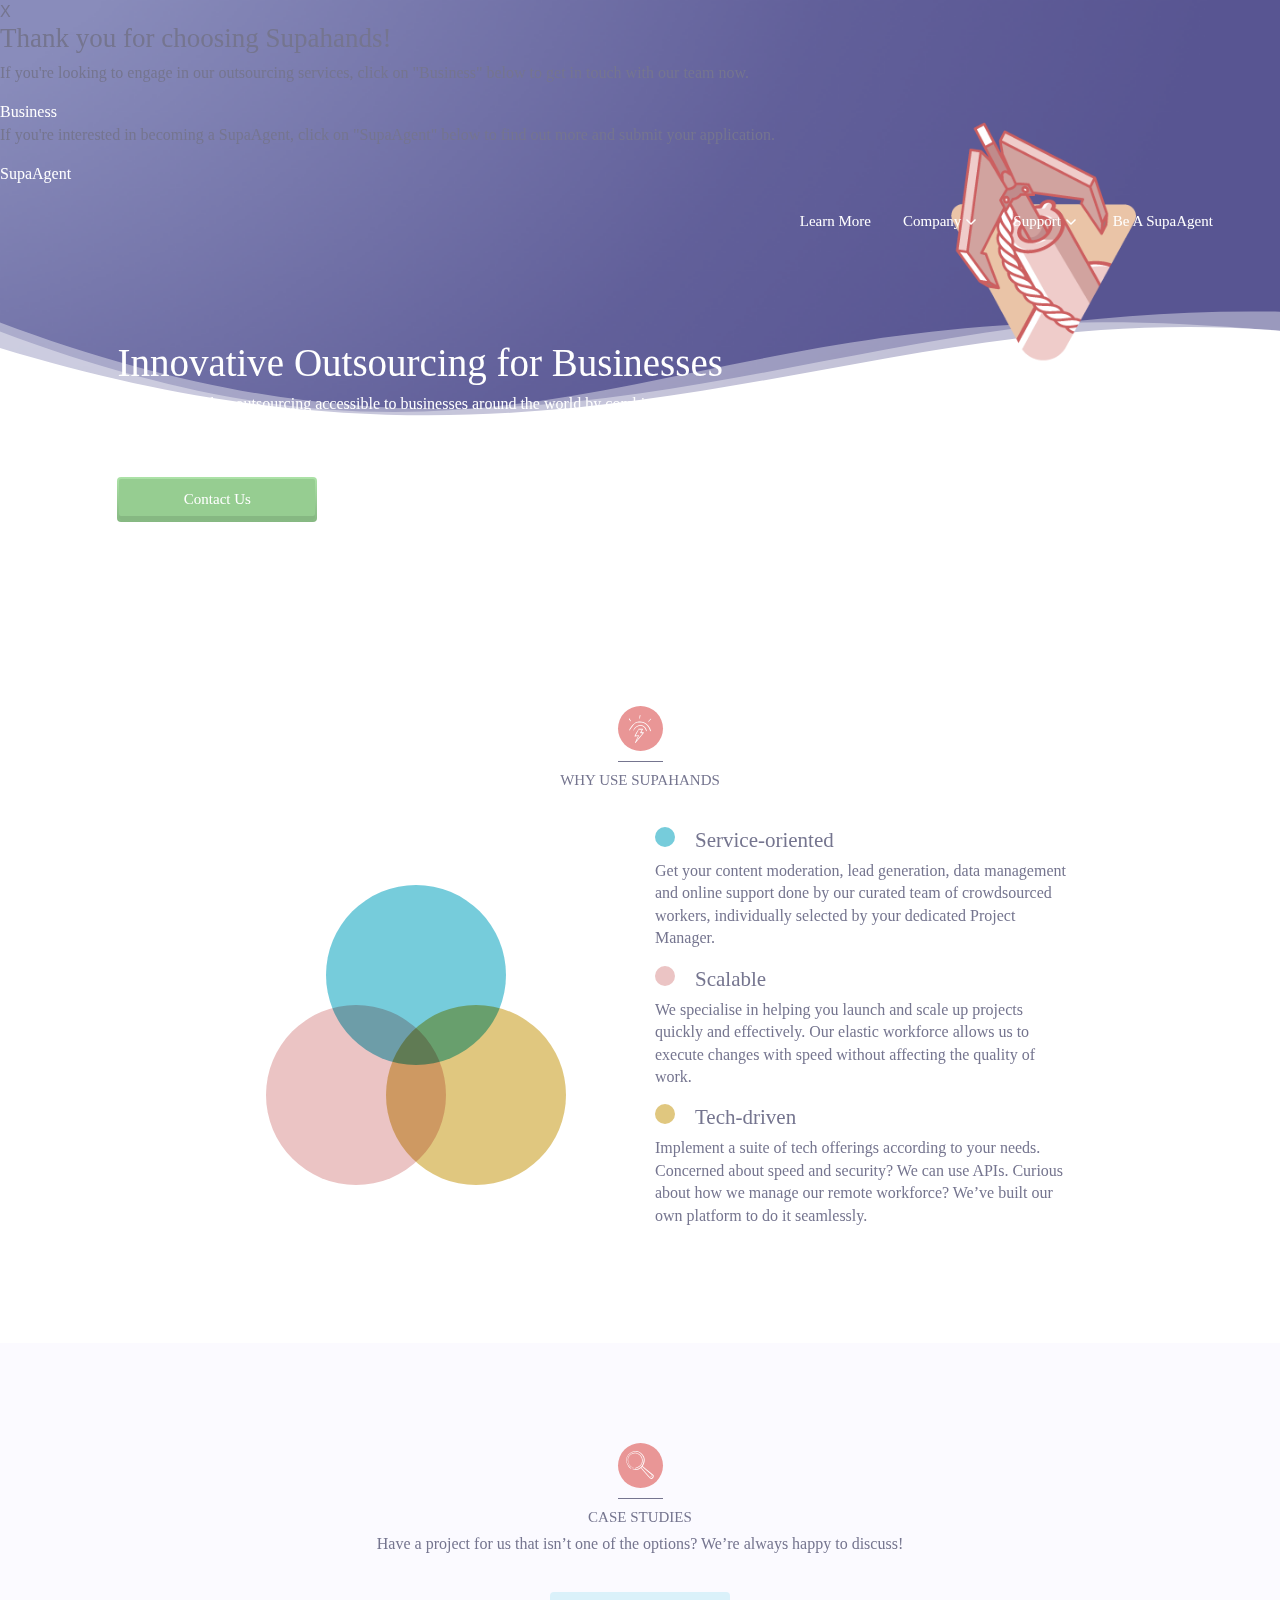
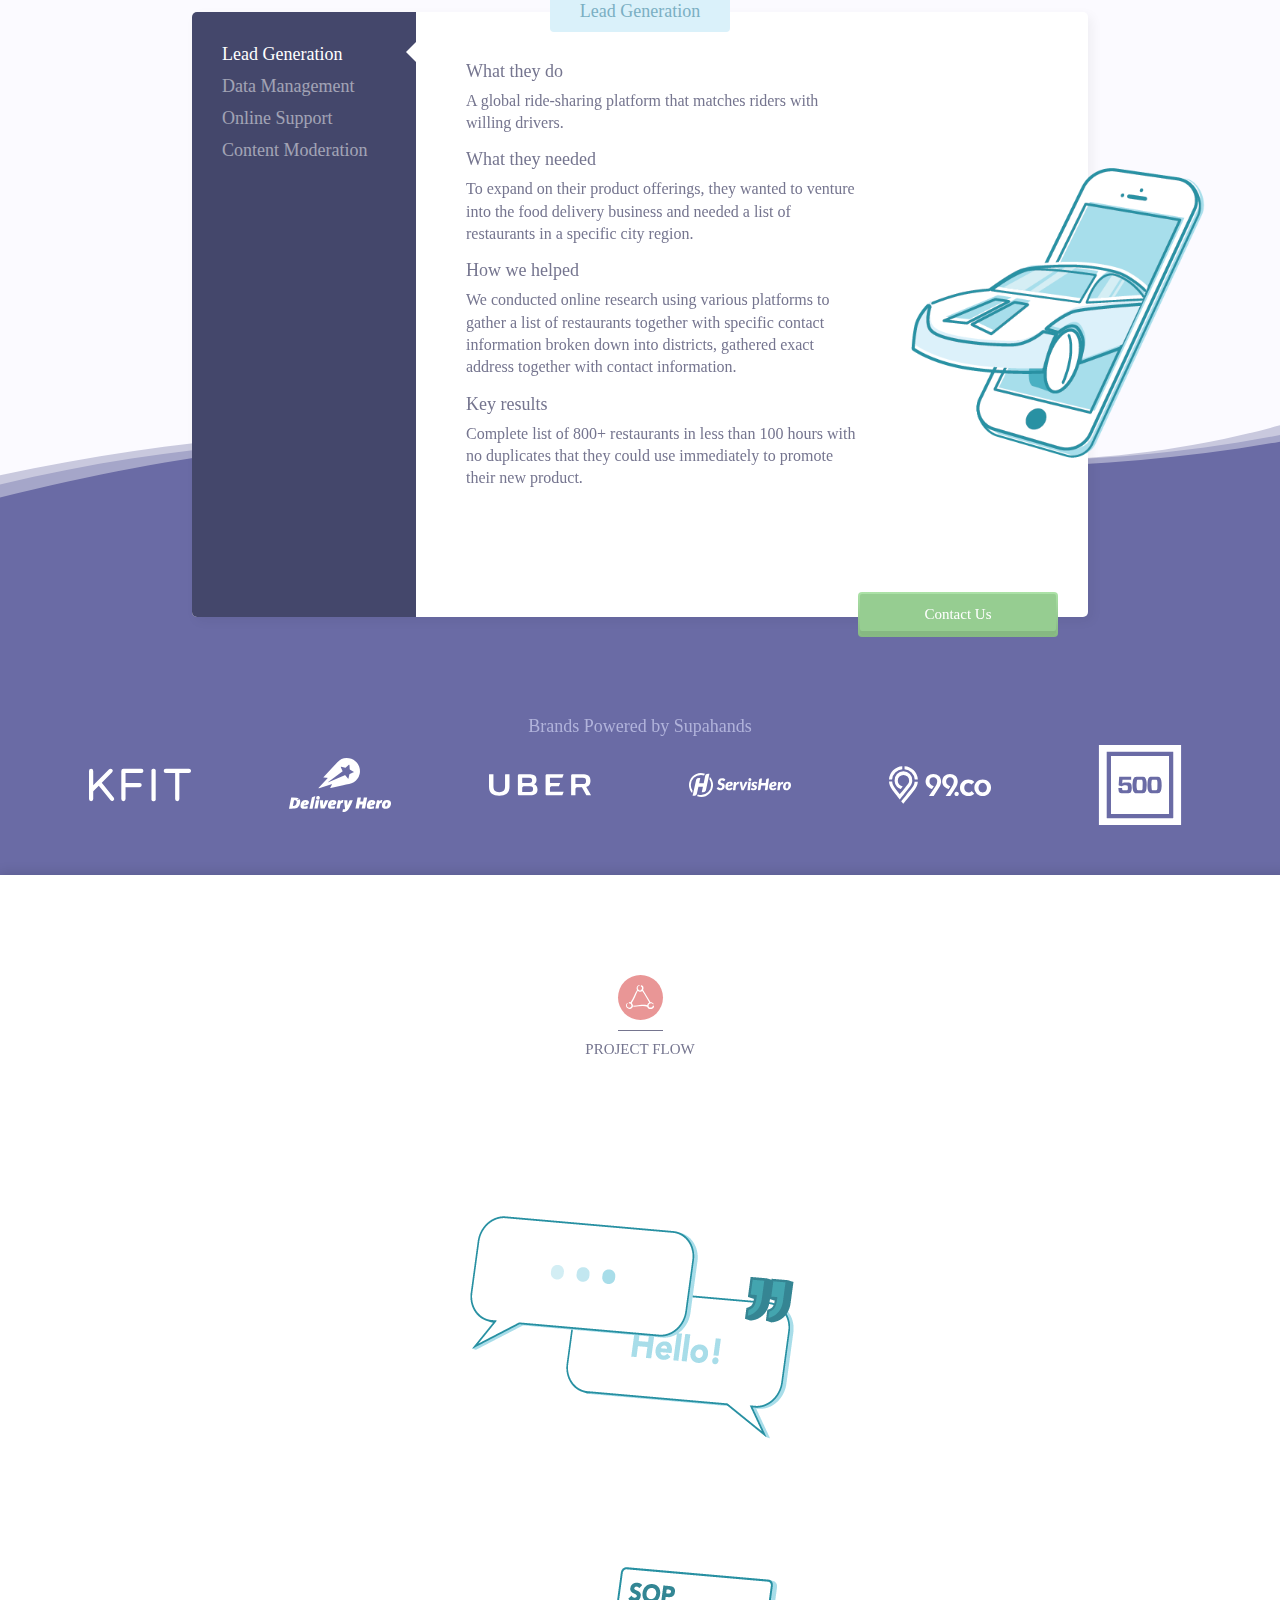
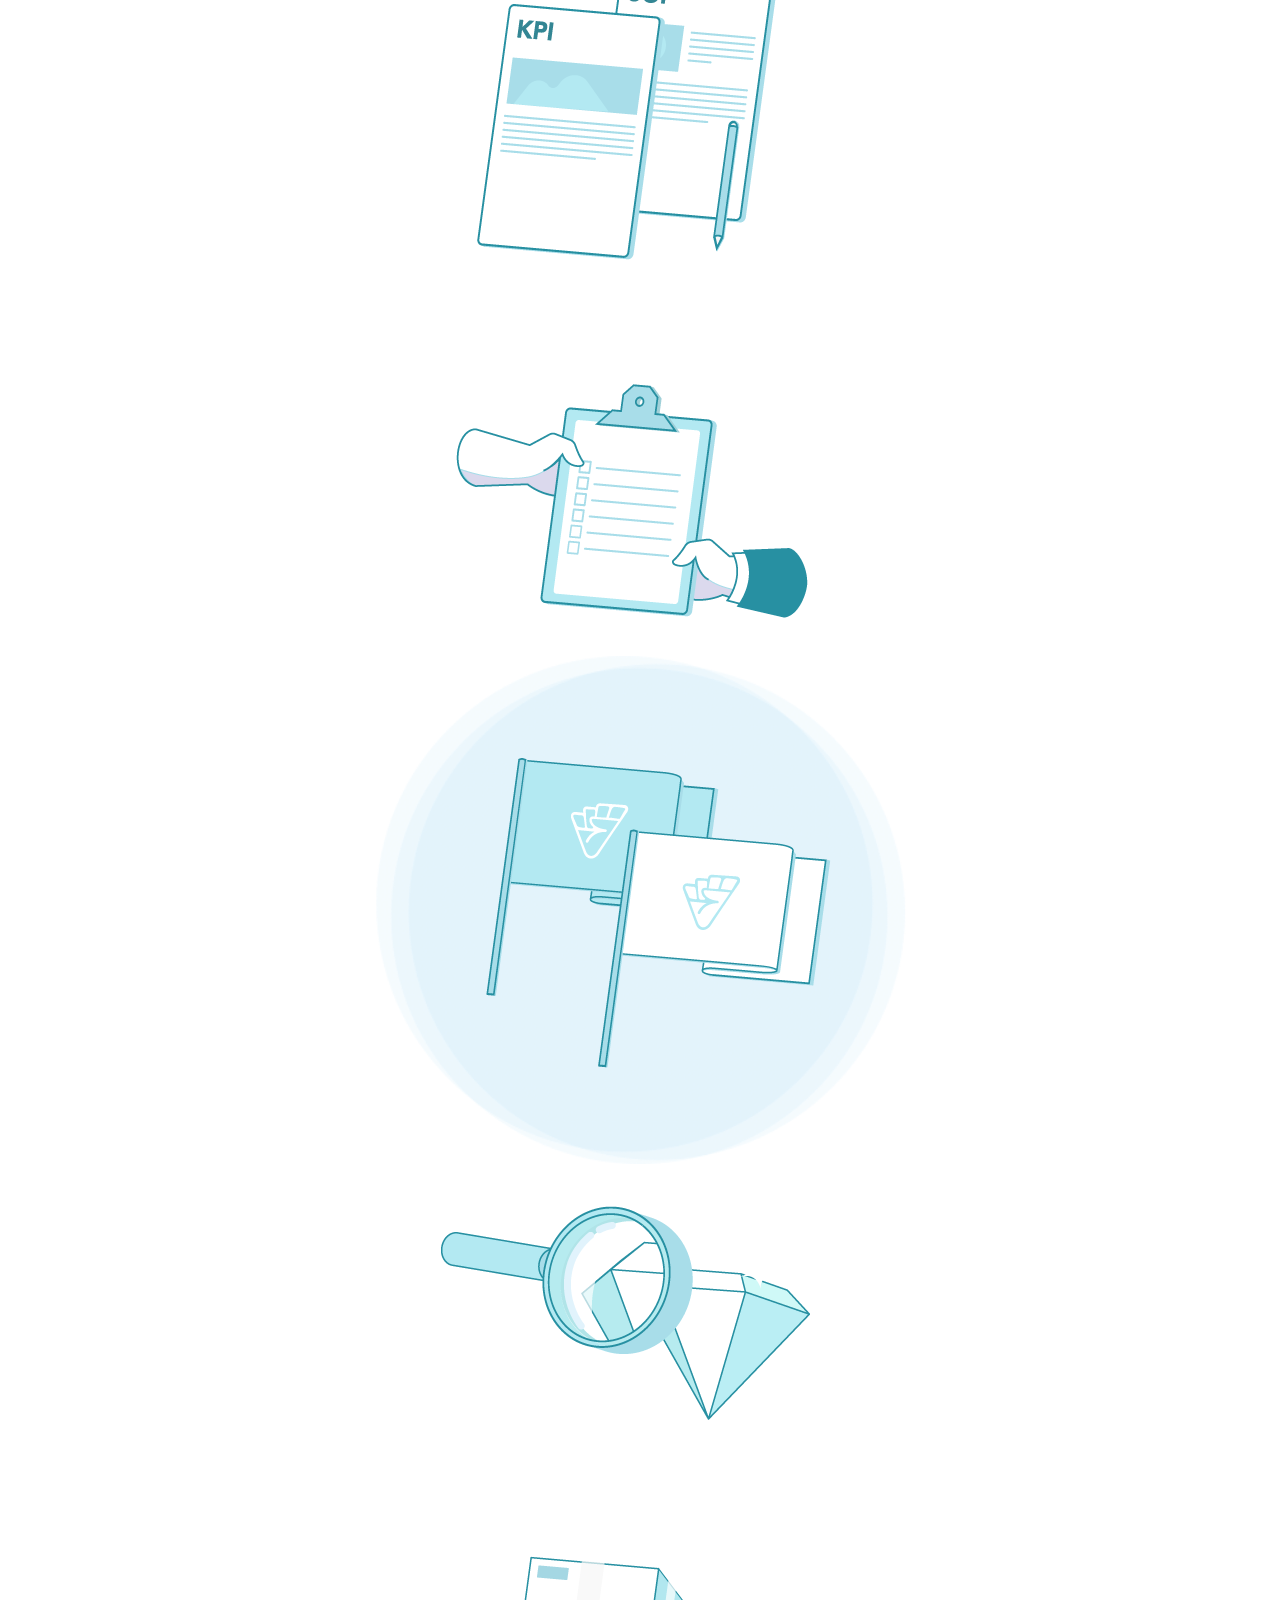
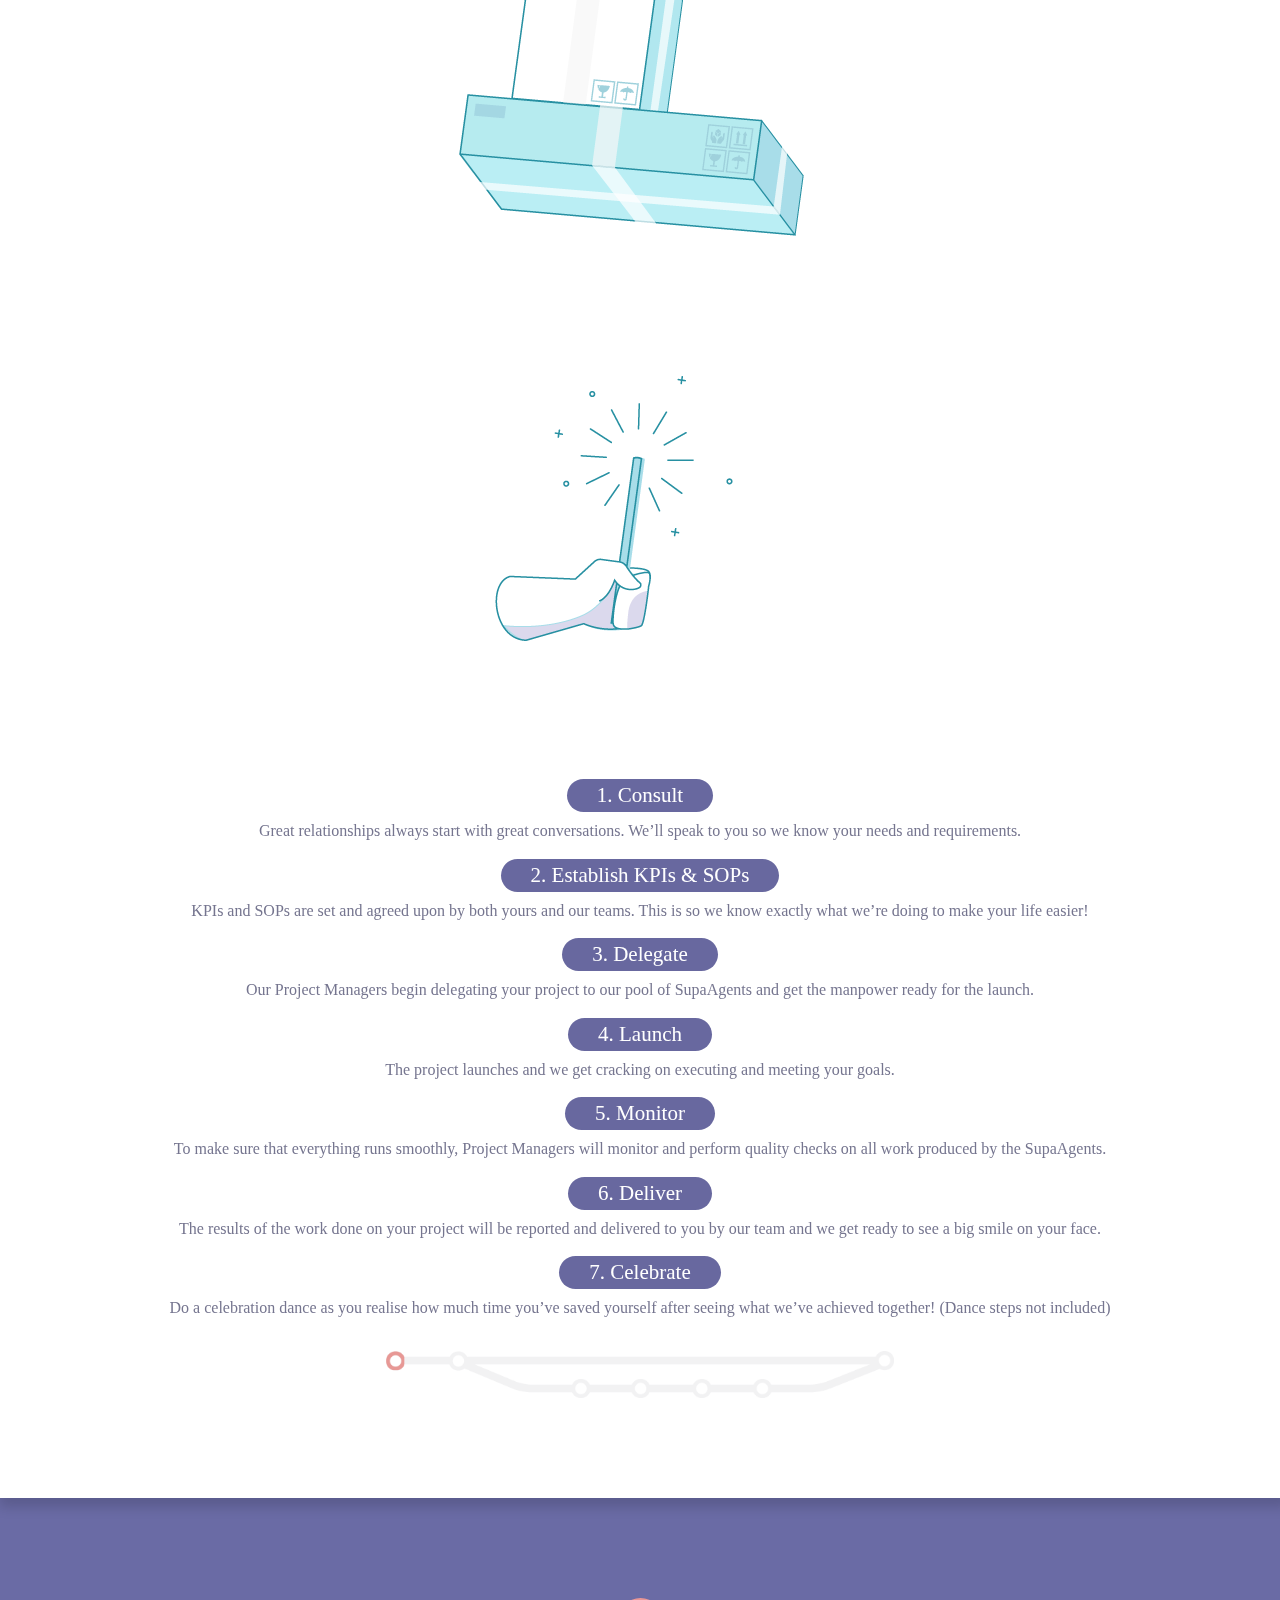
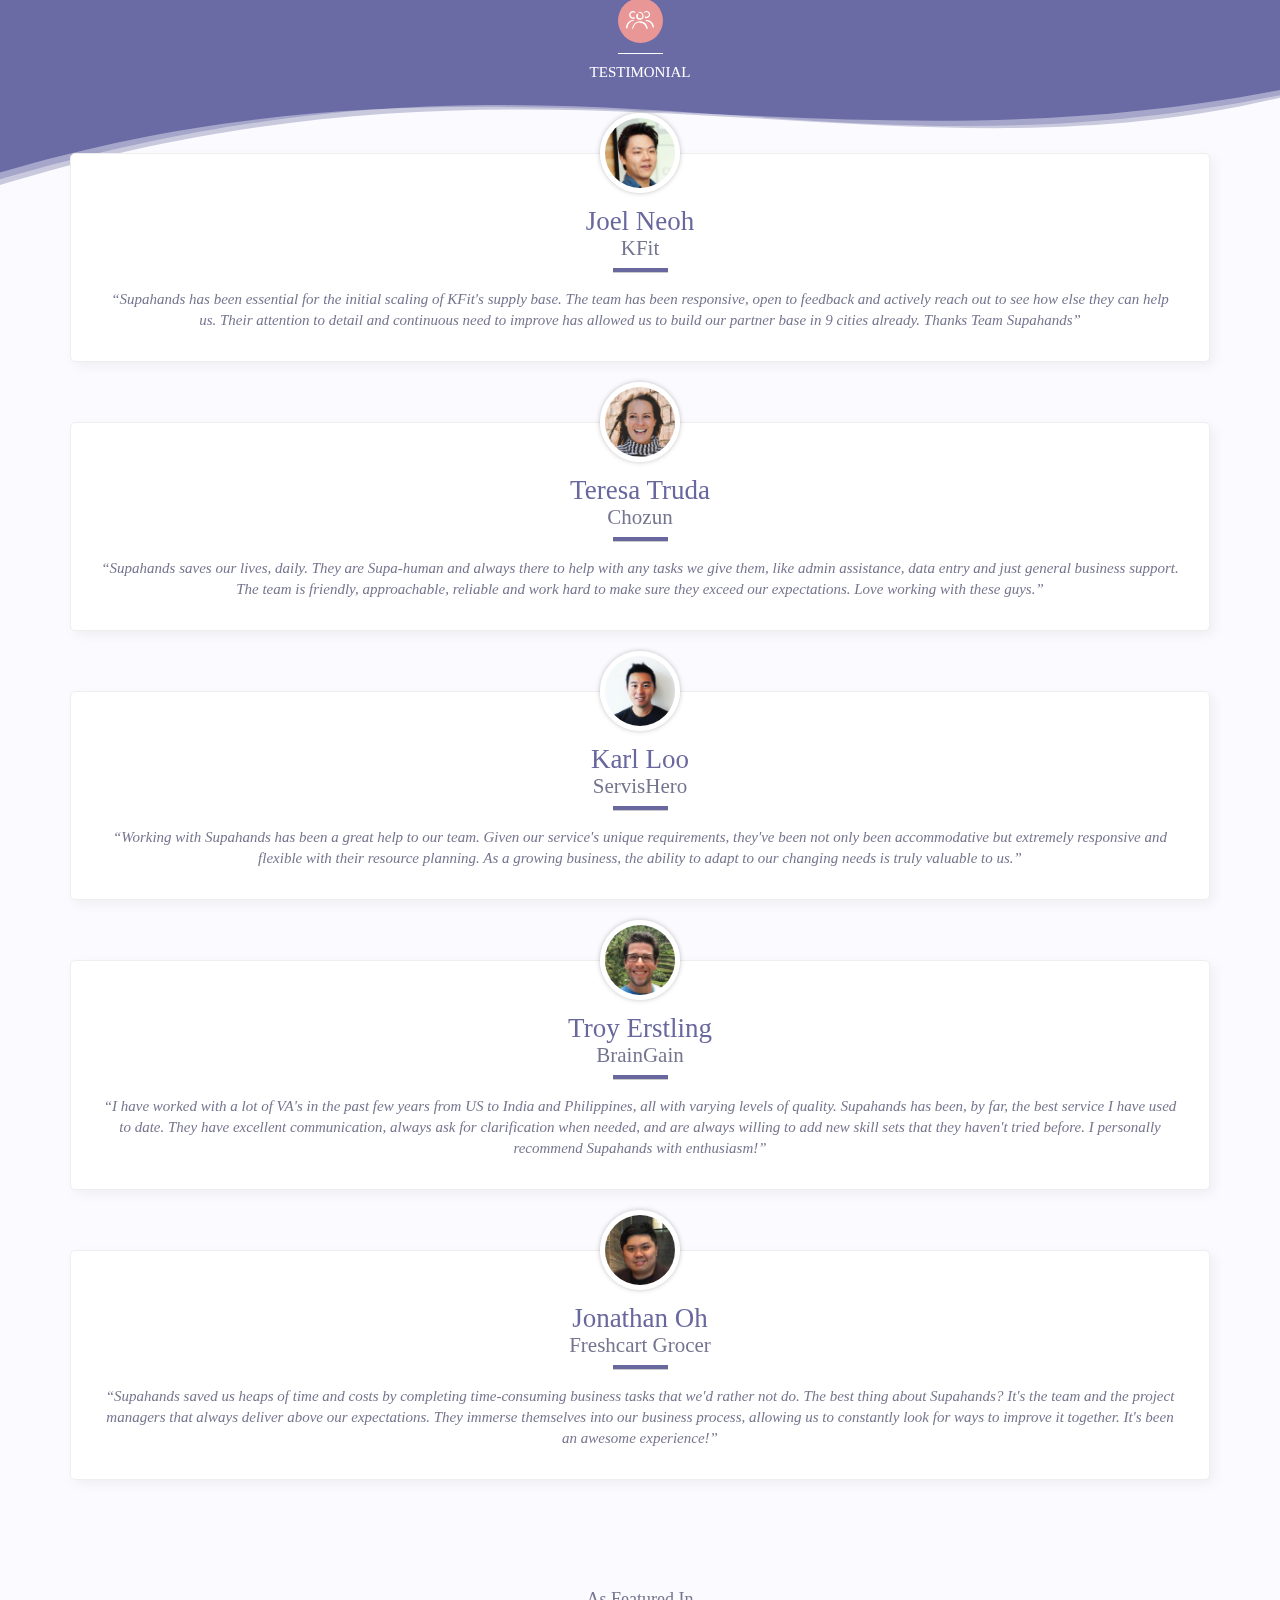
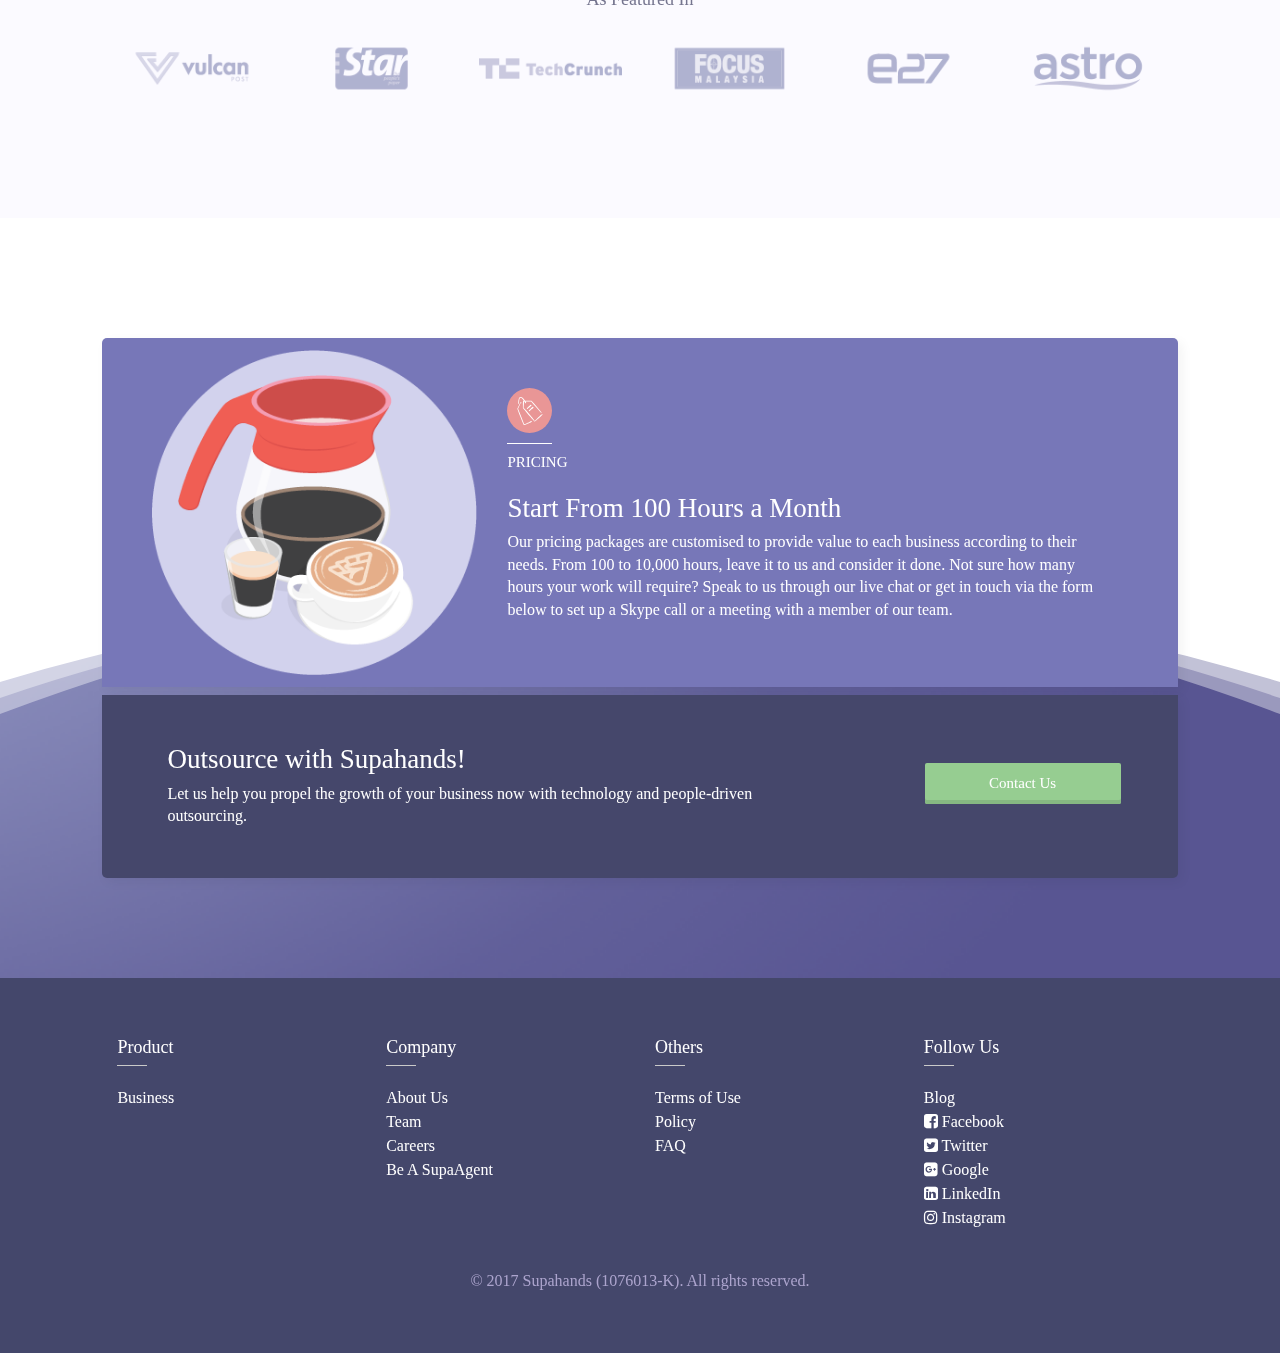
==== commit aa1807a7: "Add Meta Tags" ====
--- a/business.html
+++ b/business.html
@@ -5,24 +5,139 @@
   <meta charset="UTF-8" />
   <meta http-equiv="X-UA-Compatible" content="IE=edge,chrome=1" />
   <meta name="viewport" content="width=device-width, initial-scale=1.0" />
-  <title>Supahands Business | Flexible and Scalable Outsourcing for Businesses</title>
-  <meta name=”description” content="From startups to multinational corporations, Supahands helps drive your company’s growth with technology-driven outsourcing and process automation." />
+  <title>Innovative Outsourcing for Businesses | Supahands</title>
+  <meta name="description" content="Delegate large projects via a dedicated Project Manager to an elastic and curated team of SupaAgents. Setup and outsource work with ease.">
+  <meta name="keywords" content="outsource,content-moderation,lead-generation,online-support,data-management,crowdsource">
+  <meta property="image" content="supahands-meta-img.png" >
   <link rel="apple-touch-icon" href="supahands-apple-icon.png">
-  
+
+
+  <!-- TwitterCard -->
+  <meta name="twitter:card" content="summary_large_image">
+  <meta name="twitter:site" content="@mysupahands">
+  <meta name="twitter:title" content="Innovative Outsourcing for Businesses | Supahands">
+  <meta name="twitter:description" content="Delegate large projects via a dedicated Project Manager to an elastic and curated team of SupaAgents. Setup and outsource work with ease.">
+  <meta name="twitter:image" content="supahands-meta-img.png">
+
+
   <!-- OpenGraph -->
   <meta property="og:site_name" content="Supahands" />
   <meta property="og:type" content="website" />
-  <meta property="og:title" content="Supahands Business | Flexible and Scalable Outsourcing for Businesses" />
-  <meta property="og:description" content="From startups to multinational corporations, Supahands helps drive your company’s growth with technology-driven outsourcing and process automation." />
+  <meta property="og:title" content="Innovative Outsourcing for Businesses | Supahands" />
+  <meta property="og:description" content="Delegate large projects via a dedicated Project Manager to an elastic and curated team of SupaAgents. Setup and outsource work with ease." />
   <meta property="og:image" content="supahands-meta-img.png" />
   <link rel="stylesheet" href="assets/css/plugins/slick.css">
   <link rel="stylesheet" href="assets/css/stylesheet.css">
   <!--[if lt IE 9]>
       <script src="//d26a57ydsghvgx.cloudfront.net/www/public/assets/js/css3-mediaqueries.js"></script>
     <![endif]-->
+
+
+  <!-- START Hotjar Tracking Code for www.supahands.com -->
+  <script>
+      (function(h,o,t,j,a,r){
+          h.hj=h.hj||function(){(h.hj.q=h.hj.q||[]).push(arguments)};
+          h._hjSettings={hjid:458820,hjsv:5};
+          a=o.getElementsByTagName('head')[0];
+          r=o.createElement('script');r.async=1;
+          r.src=t+h._hjSettings.hjid+j+h._hjSettings.hjsv;
+          a.appendChild(r);
+      })(window,document,'//static.hotjar.com/c/hotjar-','.js?sv=');
+  </script>
+  <!-- END Hotjar Tracking Code for www.supahands.com -->
+
+
+    <!-- Facebook Pixel Code -->
+  <script>
+  !function(f,b,e,v,n,t,s){if(f.fbq)return;n=f.fbq=function(){n.callMethod?
+  n.callMethod.apply(n,arguments):n.queue.push(arguments)};if(!f._fbq)f._fbq=n;
+  n.push=n;n.loaded=!0;n.version='2.0';n.queue=[];t=b.createElement(e);t.async=!0;
+  t.src=v;s=b.getElementsByTagName(e)[0];s.parentNode.insertBefore(t,s)}(window,
+  document,'script','https://connect.facebook.net/en_US/fbevents.js');
+  fbq('init', '1603456449899446'); // Insert your pixel ID here.
+  fbq('track', 'PageView');
+  </script>
+  <noscript><img height="1" width="1" style="display:none"
+  src="https://www.facebook.com/tr?id=1603456449899446&ev=PageView&noscript=1"
+  /></noscript>
+  <!-- DO NOT MODIFY -->
+  <!-- End Facebook Pixel Code -->
+
 </head>
 
+
+  <!-- For intercom integration -->
+  <script>
+      window.intercomSettings = {
+          app_id: "v2uyhj2m"
+      };
+  </script>
+  <script>
+      (function() {
+          var w = window;
+          var ic = w.Intercom;
+          if (typeof ic === "function") {
+              ic('reattach_activator');
+              ic('update', intercomSettings);
+          } else {
+              var d = document;
+              var i = function() {
+                  i.c(arguments)
+              };
+              i.q = [];
+              i.c = function(args) {
+                  i.q.push(args)
+              };
+              w.Intercom = i;
+
+              function l() {
+                  var s = d.createElement('script');
+                  s.type = 'text/javascript';
+                  s.async = true;
+                  s.src = 'https://widget.intercom.io/widget/v2uyhj2m';
+                  var x = d.getElementsByTagName('script')[0];
+                  x.parentNode.insertBefore(s, x);
+              }
+              if (w.attachEvent) {
+                  w.attachEvent('onload', l);
+              } else {
+                  w.addEventListener('load', l, false);
+              }
+          }
+      })()
+  </script>
+ <!-- END For intercom integration -->
+
+
 <body class="business-page">
+  <div class="global-modal">
+     <div class="overlay"></div>
+     <div class="global-modal_contents modal-transition">
+      <div class="global-modal-header">
+        <span class="mobile-close"> X </span>
+        <h3>Thank you for choosing Supahands!</h3>
+      </div>
+      <div class="global-modal-body">
+        <div class="content-left">
+          <p>
+            If you're looking to engage in our outsourcing services, click on "Business" below to get in touch with our team now.
+          </p>
+          <!-- <p>
+            If you're looking to engage in our outsourcing services, please proceed to fill in the form & our team will get back to you.
+          </p> -->
+  
+          <a href="/formb2b.html"class="btn-green-flat">Business</a>
+        </div>
+        <div class="content-right">
+          <p>
+            If you're interested in becoming a SupaAgent, click on "SupaAgent" below to find out more and submit your application.
+          </p>
+         <a href="/supaagent.html"class="btn-green-flat">SupaAgent</a>
+       </div>
+     </div>
+   </div>
+  </div>
+  
   <svg xmlns="http://www.w3.org/2000/svg" style="display: none;">
       <!-- Supahands Logo -->
       <symbol id="logo" viewBox="0 0 3190.6 459.3" preserveAspectRatio="xMidYMid">
@@ -378,21 +493,8 @@
               </svg>
           </a>
           <ul class="menu vertical medium-horizontal nav-links" data-responsive-menu="accordion medium-dropdown" data-closing-time="50" data-alignment="right">
-              <li>
-                  <a>Products<svg class="hide-for-small-only dropdown-arrow"><use xlink:href="#icon-angle-down" /></svg></a>
-                  <ul class="menu vertical" data-submenu>
-                      <div class="caret-up"></div>
-                      <li><a href="/business.html">Business</a></li>
-                      <li><a href="http://entrepreneur.supahands.com/">Entrepreneur</a></li>
-                  </ul>
-              </li>
-              <li>
-                  <a>Support<svg class="hide-for-small-only dropdown-arrow"><use xlink:href="#icon-angle-down" /></svg></a>
-                  <ul class="menu vertical" data-submenu>
-                      <div class="caret-up"></div>
-                      <li><a href="http://entrepreneur.supahands.com/faq">FAQ</a></li>
-                  </ul>
-              </li>
+              <li><a href="/business.html">Learn More</a></li>
+  
               <li>
                   <a>Company<svg class="hide-for-small-only dropdown-arrow"><use xlink:href="#icon-angle-down" /></svg></a>
                   <ul class="menu vertical" data-submenu>
@@ -402,12 +504,33 @@
                       <li><a href="http://careers.supahands.com/">Careers</a></li>
                   </ul>
               </li>
+  
+              <li>
+                  <a>Support<svg class="hide-for-small-only dropdown-arrow"><use xlink:href="#icon-angle-down" /></svg></a>
+                  <ul class="menu vertical" data-submenu>
+                      <div class="caret-up"></div>
+                      <li><a href="/faq.html">FAQ</a></li>
+                  </ul>
+              </li>
+  
               <li><a href="/supaagent.html">Be A SupaAgent</a></li>
-              <li class="hide-for-small-only">|</li>
-              <li class="nav-cta"><a href="http://business.supahands.com/form" >Get Started</a></li>
+  
+              <!-- /***** Navbar Dynamic CTA: START *****/ -->
+              <!-- <li class="hide-for-small-only">|</li>
+              <li class="nav-cta"><a onClick="fbq('track', '');" href="/formb2b.html" >Get Started</a></li> -->
+              <!-- /***** Navbar Dynamic CTA: END *****/ -->
+  
+              <!-- /***** Facebook Pixel CTA Tracker: START *****/ -->
+              <script>
+              function onClick() {
+                fbq('track', '');
+              };
+              </script>
+              <!-- // /***** Facebook Pixel CTA Tracker: END *****/ -->
           </ul>
       </div>
   </nav>
+  
   <!-- /// Header: START /// -->
   <!-- Header Gradient Background -->
   <div class="header-bg-gradient">
@@ -432,12 +555,10 @@
   <section class="header-section">
       <div class="row">
           <div class="small-12 large-8 columns text-container">
-              <h1>Built for Businesses</h1>
-              <p>From startups to multinational corporations, Supahands helps drive your company’s growth with technology-driven
-                  outsourcing and process automation. With no initial setup costs and an elastic workforce, adapt your projects
-                  quickly according to your needs.</p>
+              <h1>Innovative Outsourcing for Businesses</h1>
+              <p>Supahands makes outsourcing accessible to businesses around the world by combining our crowdsourced workforce with technology. Project Managers work with inventive tools to oversee your work and manage an elastic team of SupaAgents so that you don’t have to.</p>
               <div class="button-container">
-                  <a href="/formb2b.html" class="button primary">Contact Us</a>
+                  <a href="/formb2b.html" class="button primary popup">Contact Us</a>
               </div>
           </div>
       </div>
@@ -448,7 +569,7 @@
       <div class="small-12 columns section-title ">
           <div class="section-icon"><svg id="#icon-lightning" style="fill: #ffffff"><use xlink:href="#icon-lightning" /></div>
           <div class="section-line"></div>
-          <h6>WHY WE&#x27;RE DIFFERENT</h6>
+          <h6>WHY USE SUPAHANDS</h6>
       </div>
       <div class="row">
           <div class="small-12 large-5 large-offset-1 columns venn-container">
@@ -460,21 +581,18 @@
               <div class="venn-description-container">
                   <div class="description">
                       <h4>
-                          <div class="circle" id="circle-1"></div>Flexible</h4>
-                      <p>Pricing plans are adapted to suit our clients’ needs. Only pay for the time spent on getting your work
-                          done and get more bang for your buck.</p>
+                          <div class="circle" id="circle-1"></div>Service-oriented</h4>
+                      <p>Get your content moderation, lead generation, data management and online support done by our curated team of crowdsourced workers, individually selected by your dedicated Project Manager.</p>
                   </div>
                   <div class="description">
                       <h4>
                           <div class="circle" id="circle-2"></div>Scalable</h4>
-                      <p>With our elastic workforce, project size can be changed almost instantaneously without affecting the
-                          quality of work while still maintaining deadlines.</p>
+                      <p>We specialise in helping you launch and scale up projects quickly and effectively. Our elastic workforce allows us to execute changes with speed without affecting the quality of work.</p>
                   </div>
                   <div class="description">
                       <h4>
                           <div class="circle" id="circle-3"></div>Tech-driven</h4>
-                      <p>Our technology enables us to make processes smoother and more efficient for you. We can do more tasks
-                          in a short amount of time.</p>
+                      <p>Implement a suite of tech offerings according to your needs. Concerned about speed and security? We can use APIs. Curious about how we manage our remote workforce? We’ve built our own platform to do it seamlessly.</p>
                   </div>
               </div>
           </div>
@@ -594,7 +712,7 @@
                       </div>
                   </div>
                   <div class="button-container">
-                      <a href="/formb2b.html" class="button primary">Contact Us</a>
+                      <a href="/formb2b.html" class="button primary popup">Contact Us</a>
                   </div>
               </div>
           </div>
@@ -833,10 +951,8 @@
                       <h6>PRICING</h6>
                   </div>
                   <div class="small-12 columns">
-                      <h3>From As Low As USD 375</h3>
-                      <p>Our pricing packages are customised specifically for each business’ needs. Whether it’s 50 hours, 500
-                          hours or 10,000 hours of work, just leave it to us and consider it done. Not sure how many hours
-                          your work will require? Get in touch with us for a free consultation with a member of our team.</p>
+                      <h3>Start From 100 Hours a Month </h3>
+                      <p>Our pricing packages are customised to provide value to each business according to their needs. From 100 to 10,000 hours, leave it to us and consider it done. Not sure how many hours your work will require? Speak to us through our live chat or get in touch via the form below to set up a Skype call or a meeting with a member of our team.</p>
                   </div>
               </div>
           </div>
@@ -844,10 +960,10 @@
       <div class="row card pricing-card-bottom">
           <div class="small-12 large-8 columns bottom-text">
               <h3>Outsource with Supahands!</h3>
-              <p>Let us help you propel the growth of your business now, with technology-driven outsourcing and process automation.</p>
+              <p>Let us help you propel the growth of your business now with technology and people-driven outsourcing.</p>
           </div>
           <div class="small-12 large-4 columns button-container">
-              <a href="/formb2b.html" class="button primary">Contact Us</a>
+              <a href="/formb2b.html" class="button primary popup">Contact Us</a>
           </div>
       </div>
       <!-- Footer Gradient Background -->
@@ -870,10 +986,9 @@
   <footer>
       <div class="row">
           <div class="column small-12 medium-3">
-              <h5>Products</h5>
+              <h5>Product</h5>
               <hr align="left">
               <a href="/business.html">Business</a>
-              <a href="http://entrepreneur.supahands.com/">Entrepreneur</a>
           </div>
   
           <div class="column small-12 medium-3">
@@ -888,9 +1003,9 @@
           <div class="column small-12 medium-3">
               <h5>Others</h5>
               <hr>
-              <a href="http://entrepreneur.supahands.com/terms-of-use">Terms of Use</a>
-              <a href="http://entrepreneur.supahands.com/privacy-policy">Policy</a>
-              <a href="http://entrepreneur.supahands.com/faq">FAQ</a>
+              <a href="http://business.supahands.com/terms-of-use">Terms of Use</a>
+              <a href="http://business.supahands.com/privacy-policy">Policy</a>
+              <a href="/faq.html">FAQ</a>
           </div>
   
           <div class="column small-12 medium-3">
@@ -909,7 +1024,17 @@
       </div>
   </footer>
   
-  
+
+  <!-- START Parallax -->
+  <script src="assets/js/plugins/jquery-2.0.2.js" ></script>
+  <script src="assets/js/plugins/jquery.stellar.min.js"></script>
+  <script>
+    $.stellar({
+positionProperty: 'transform'
+});
+  </script>
+  <!-- END Parallax -->
+
   <script type="text/javascript" src="https://code.jquery.com/jquery-3.1.1.min.js"></script>
   <script type="text/javascript" src="assets/js/plugins/slick.min.js"></script>
   <script src="assets/js/main.js"></script>
@@ -931,4 +1056,4 @@
   </script>
 </body>
 
-</html>+</html>
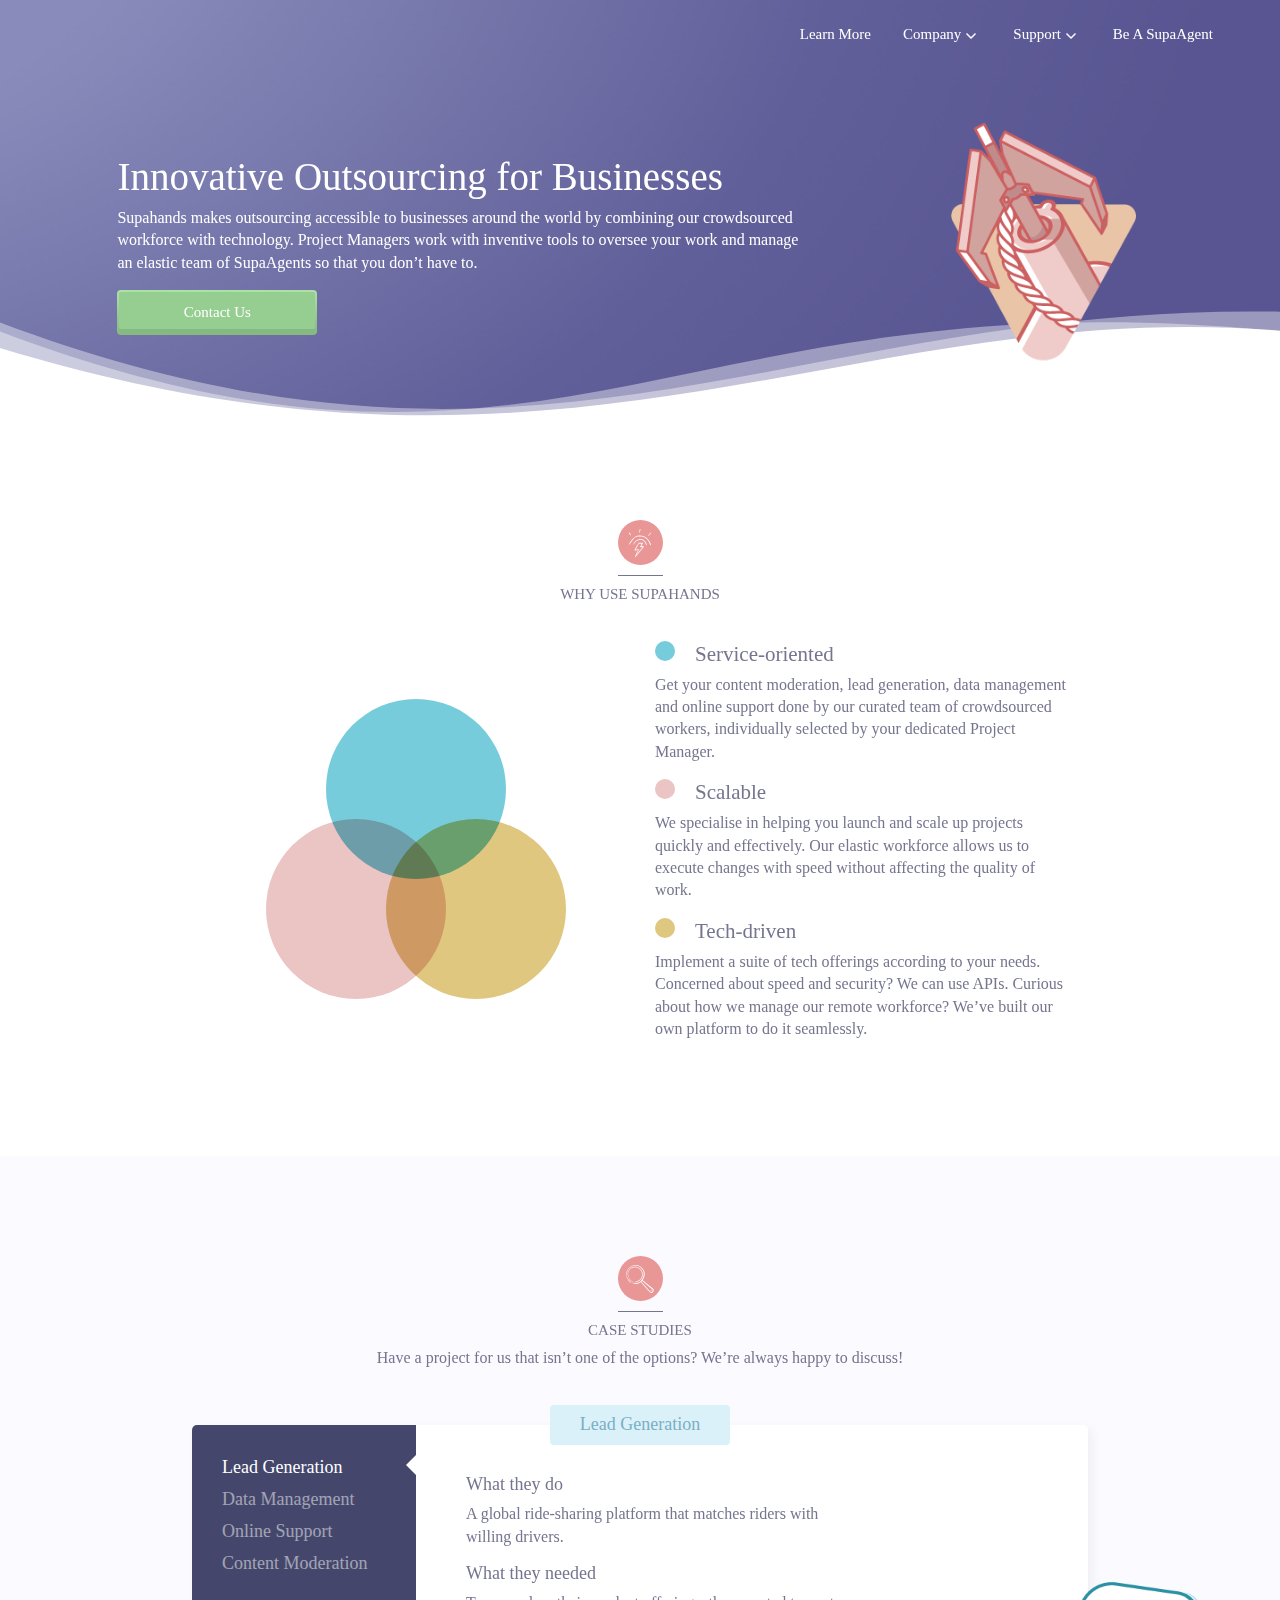
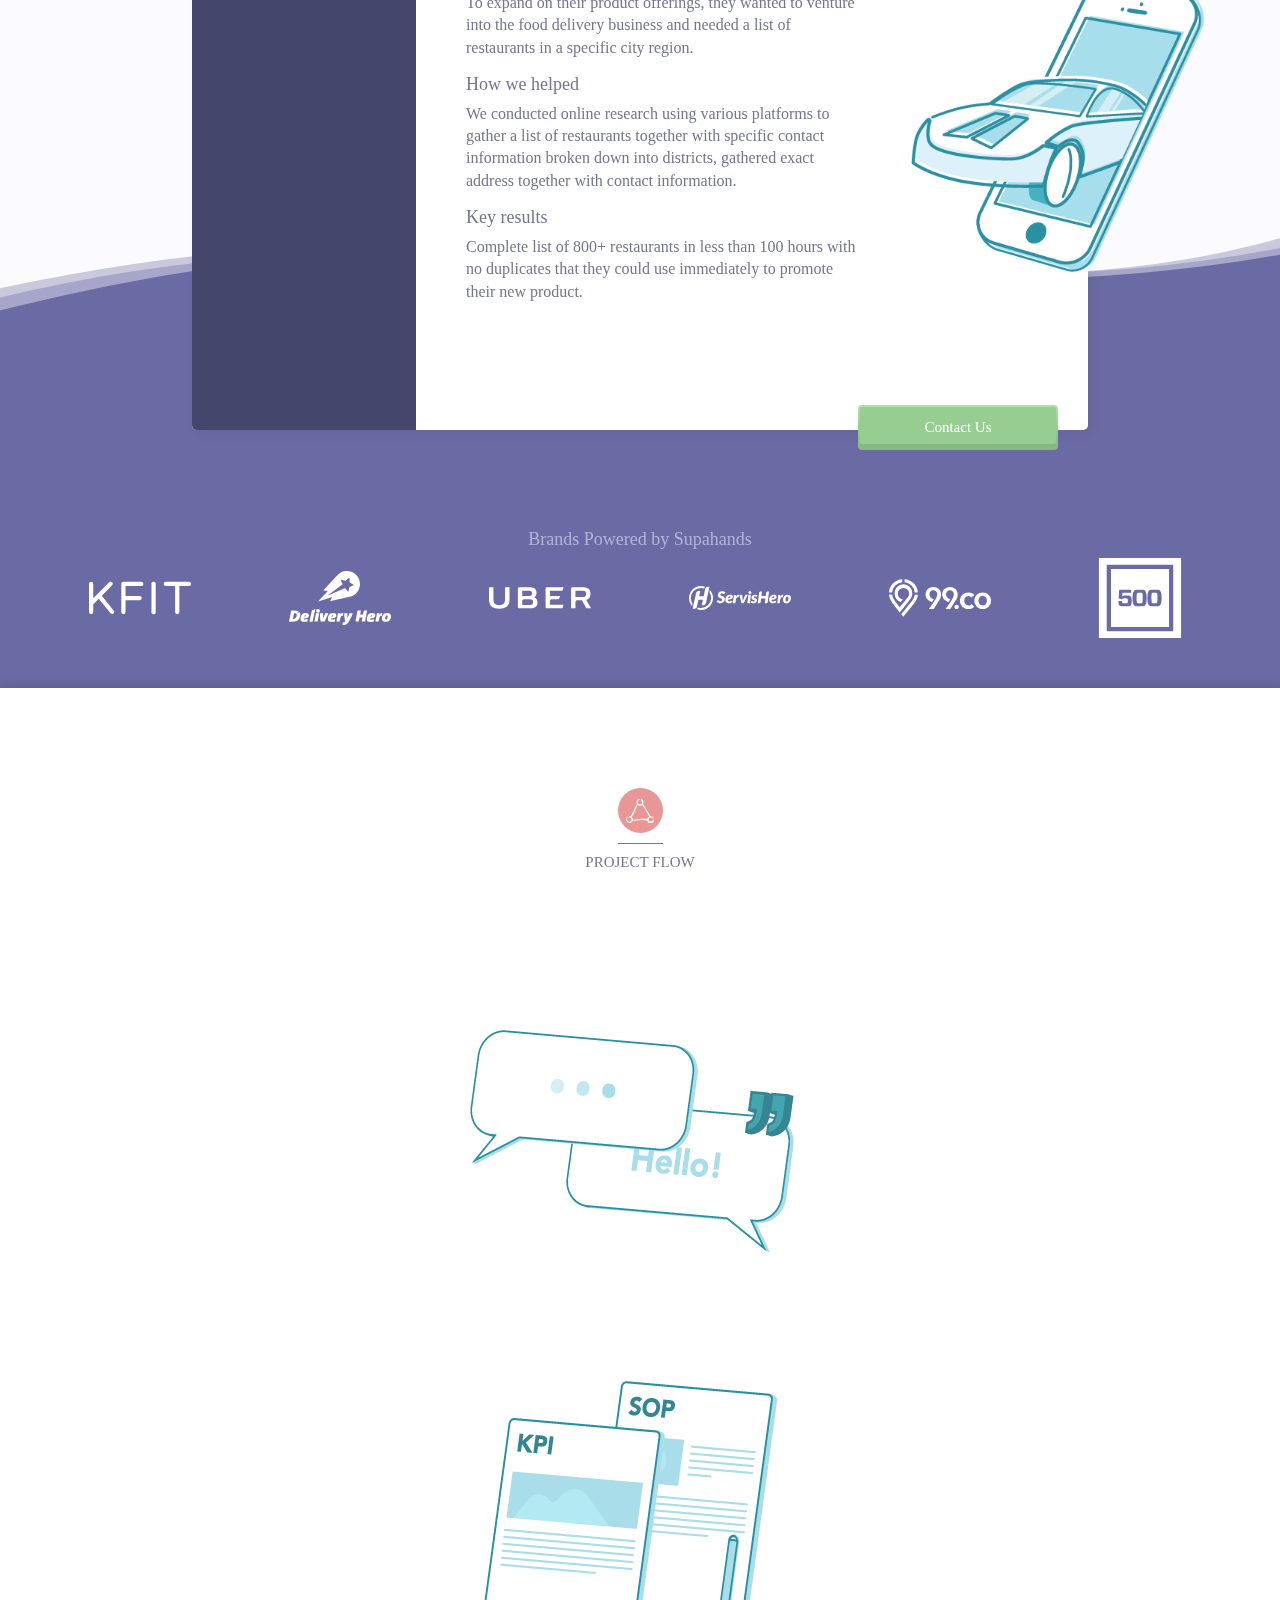
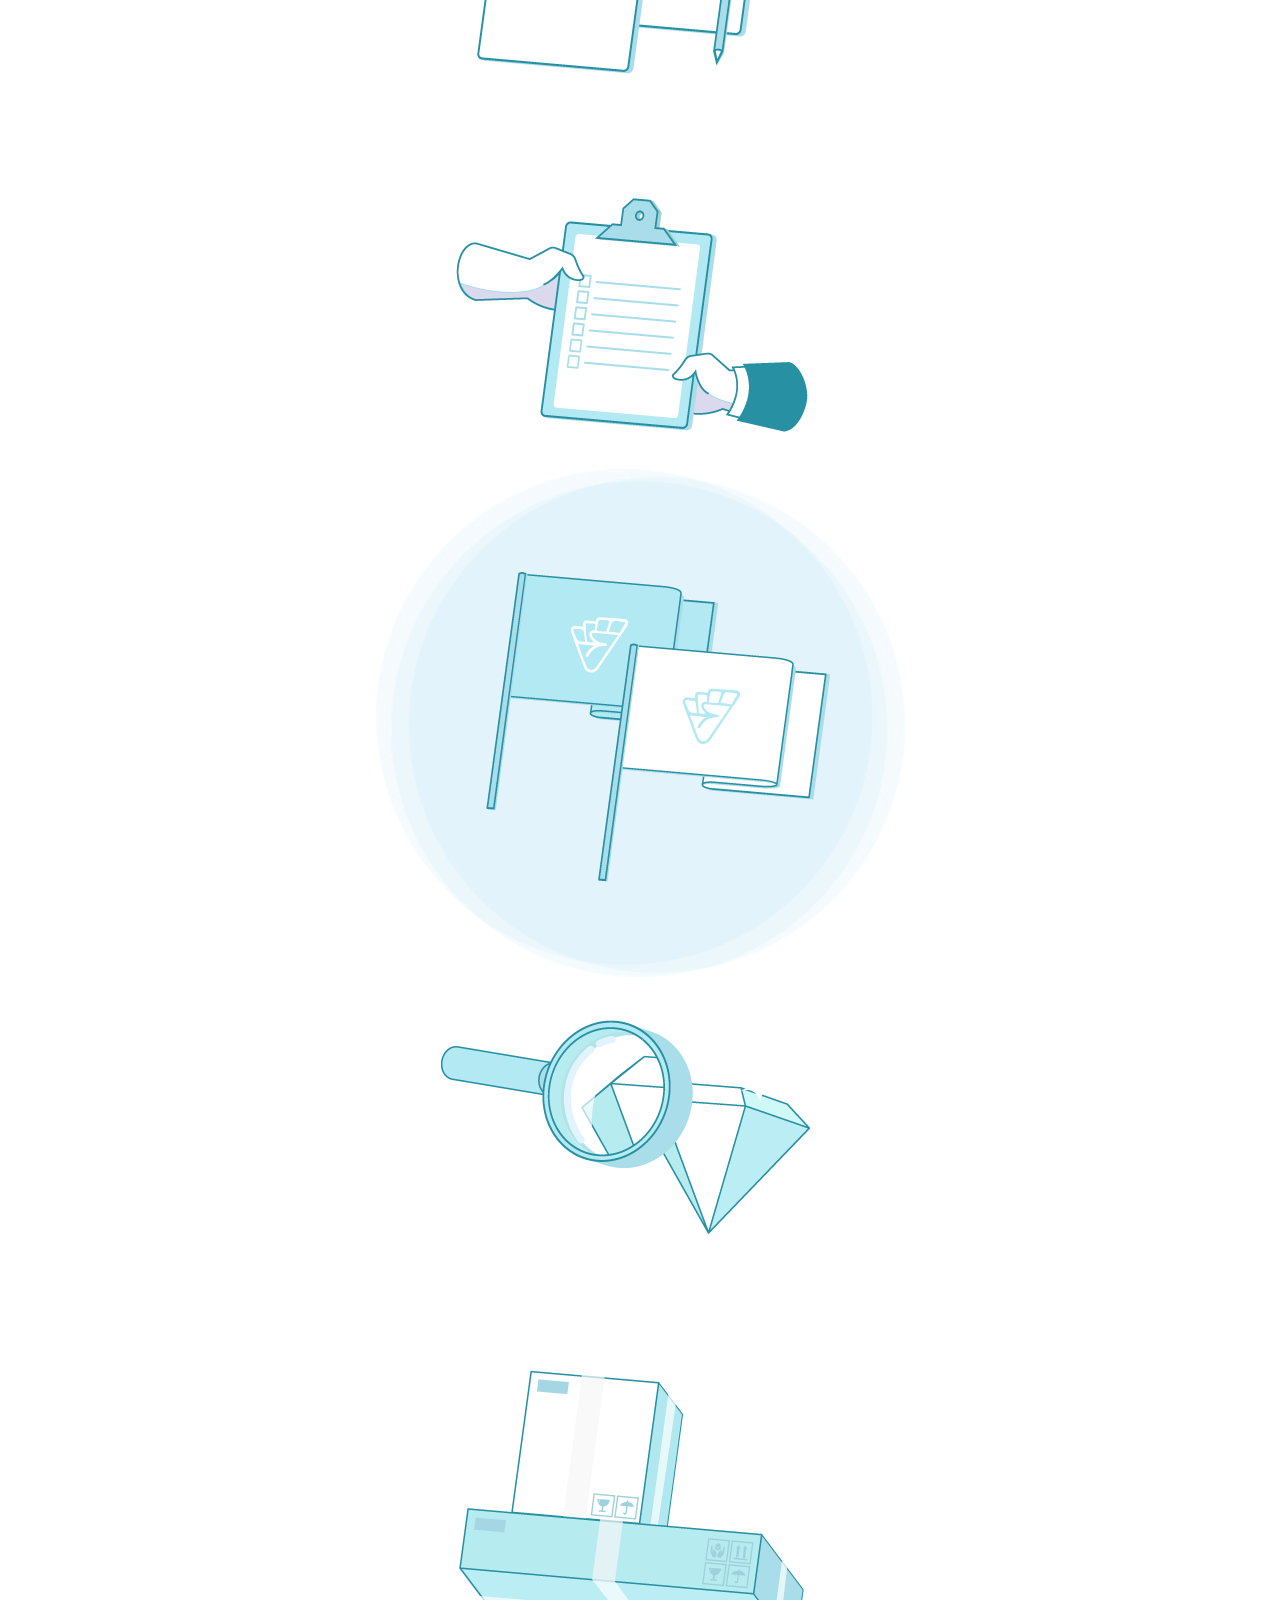
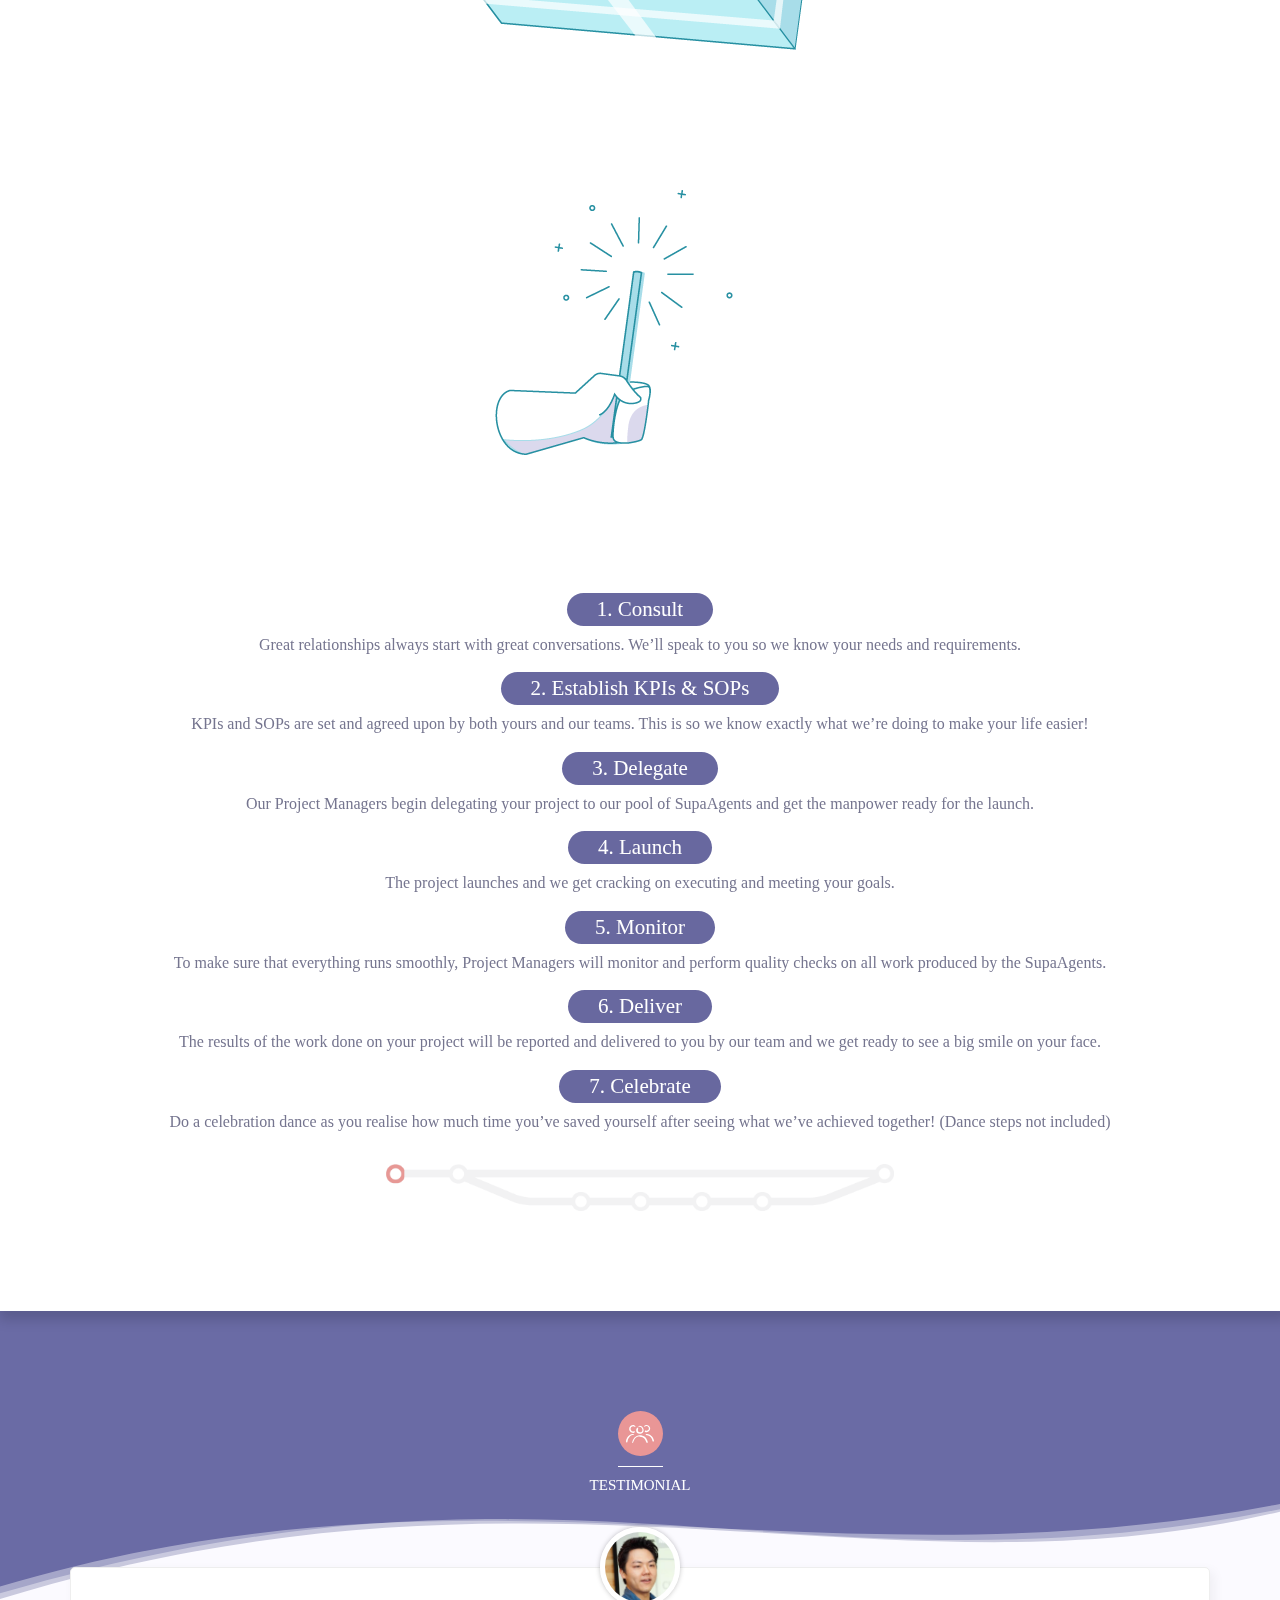
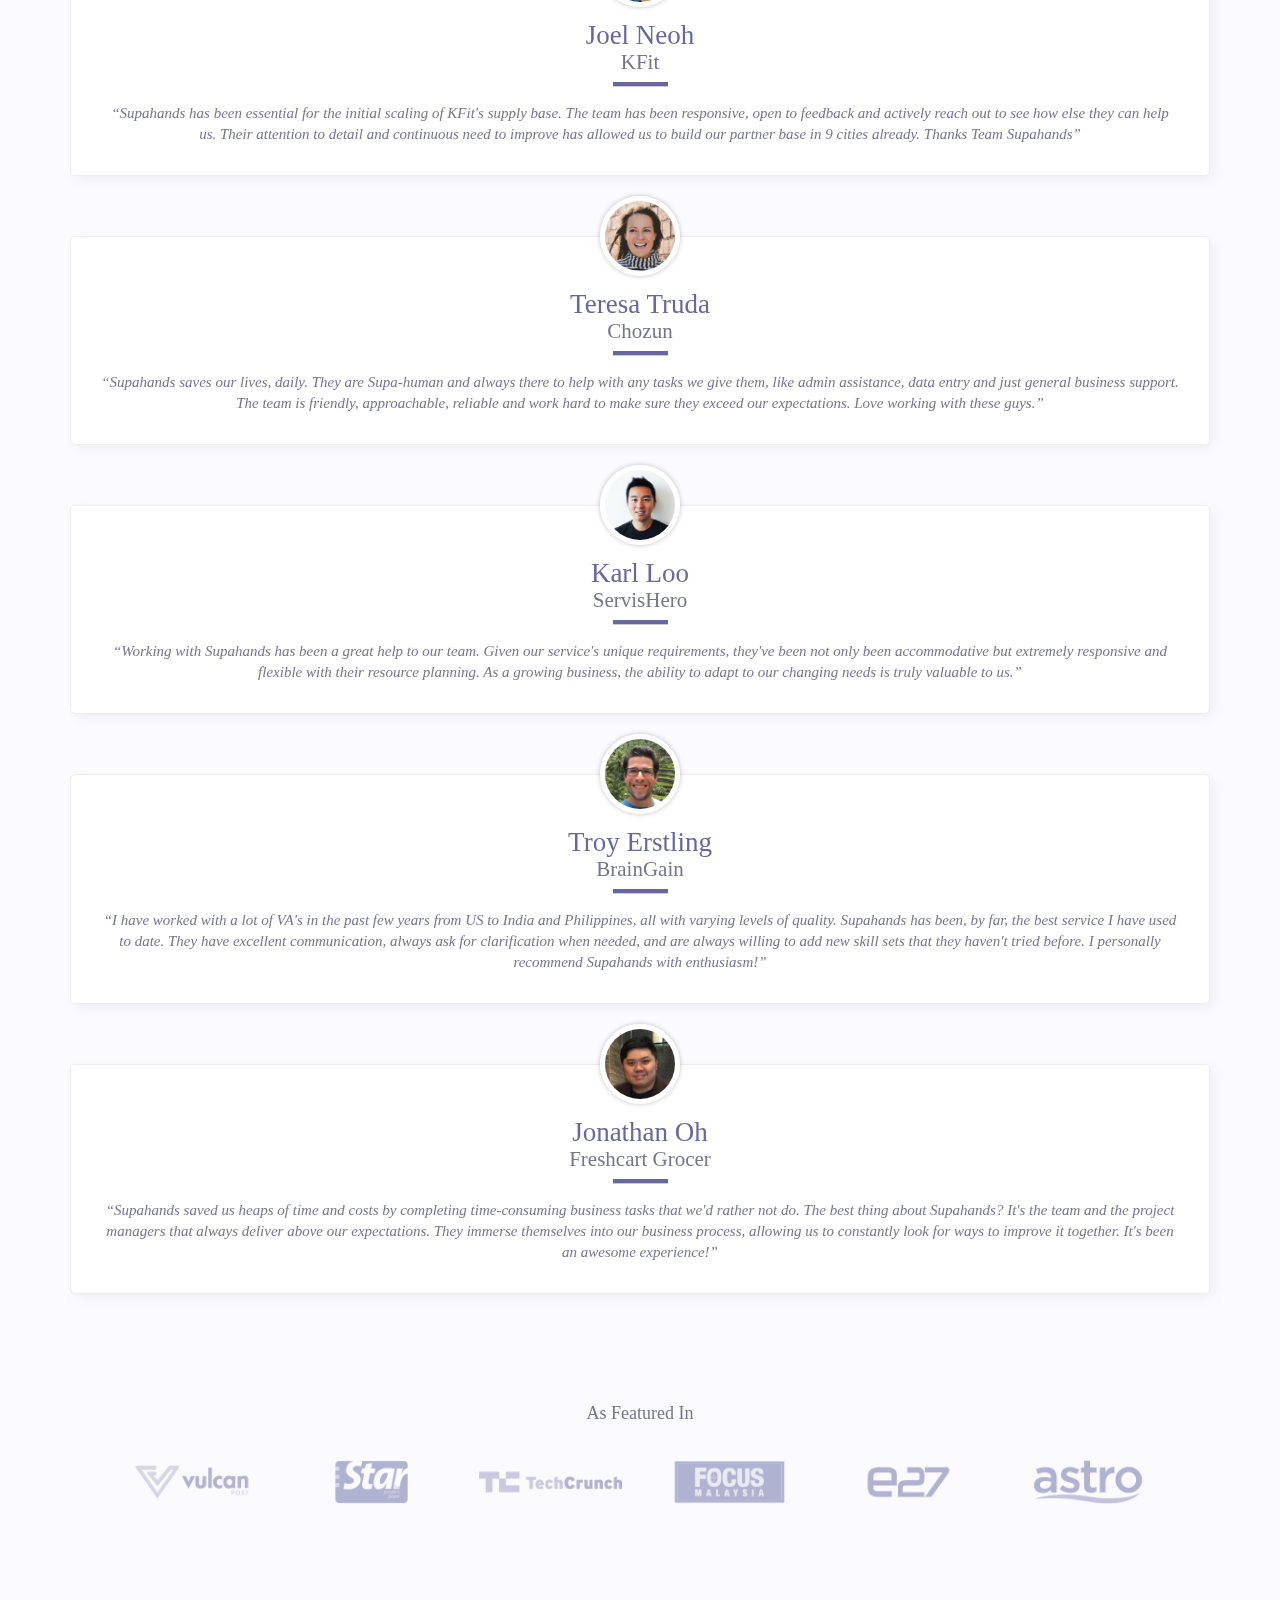
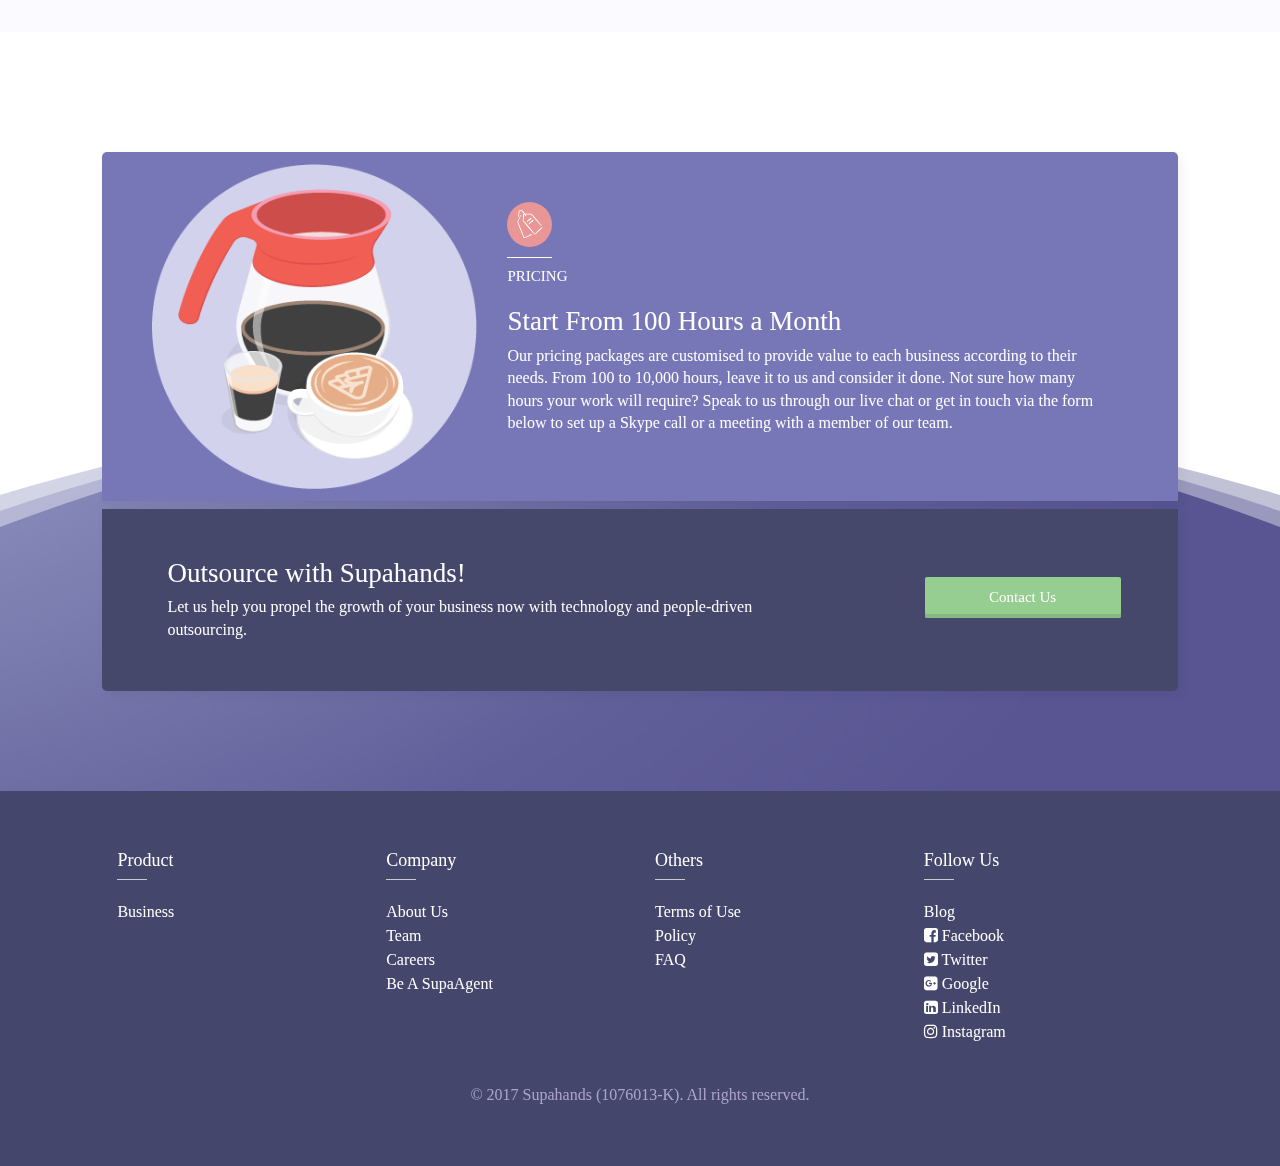
==== commit 6a119223: "meta image link fix" ====
--- a/business.html
+++ b/business.html
@@ -8,7 +8,7 @@
   <title>Innovative Outsourcing for Businesses | Supahands</title>
   <meta name="description" content="Delegate large projects via a dedicated Project Manager to an elastic and curated team of SupaAgents. Setup and outsource work with ease.">
   <meta name="keywords" content="outsource,content-moderation,lead-generation,online-support,data-management,crowdsource">
-  <meta property="image" content="supahands-meta-img.png" >
+  <meta property="image" content="supahands-meta-image.png" >
   <link rel="apple-touch-icon" href="supahands-apple-icon.png">
 
 
@@ -17,7 +17,7 @@
   <meta name="twitter:site" content="@mysupahands">
   <meta name="twitter:title" content="Innovative Outsourcing for Businesses | Supahands">
   <meta name="twitter:description" content="Delegate large projects via a dedicated Project Manager to an elastic and curated team of SupaAgents. Setup and outsource work with ease.">
-  <meta name="twitter:image" content="supahands-meta-img.png">
+  <meta name="twitter:image" content="http://supahands.com/supahands-meta-image.png">
 
 
   <!-- OpenGraph -->
@@ -25,7 +25,7 @@
   <meta property="og:type" content="website" />
   <meta property="og:title" content="Innovative Outsourcing for Businesses | Supahands" />
   <meta property="og:description" content="Delegate large projects via a dedicated Project Manager to an elastic and curated team of SupaAgents. Setup and outsource work with ease." />
-  <meta property="og:image" content="supahands-meta-img.png" />
+  <meta property="og:image" content="http://supahands.com/supahands-meta-image.png" />
   <link rel="stylesheet" href="assets/css/plugins/slick.css">
   <link rel="stylesheet" href="assets/css/stylesheet.css">
   <!--[if lt IE 9]>
@@ -1025,16 +1025,6 @@
   </footer>
   
 
-  <!-- START Parallax -->
-  <script src="assets/js/plugins/jquery-2.0.2.js" ></script>
-  <script src="assets/js/plugins/jquery.stellar.min.js"></script>
-  <script>
-    $.stellar({
-positionProperty: 'transform'
-});
-  </script>
-  <!-- END Parallax -->
-
   <script type="text/javascript" src="https://code.jquery.com/jquery-3.1.1.min.js"></script>
   <script type="text/javascript" src="assets/js/plugins/slick.min.js"></script>
   <script src="assets/js/main.js"></script>
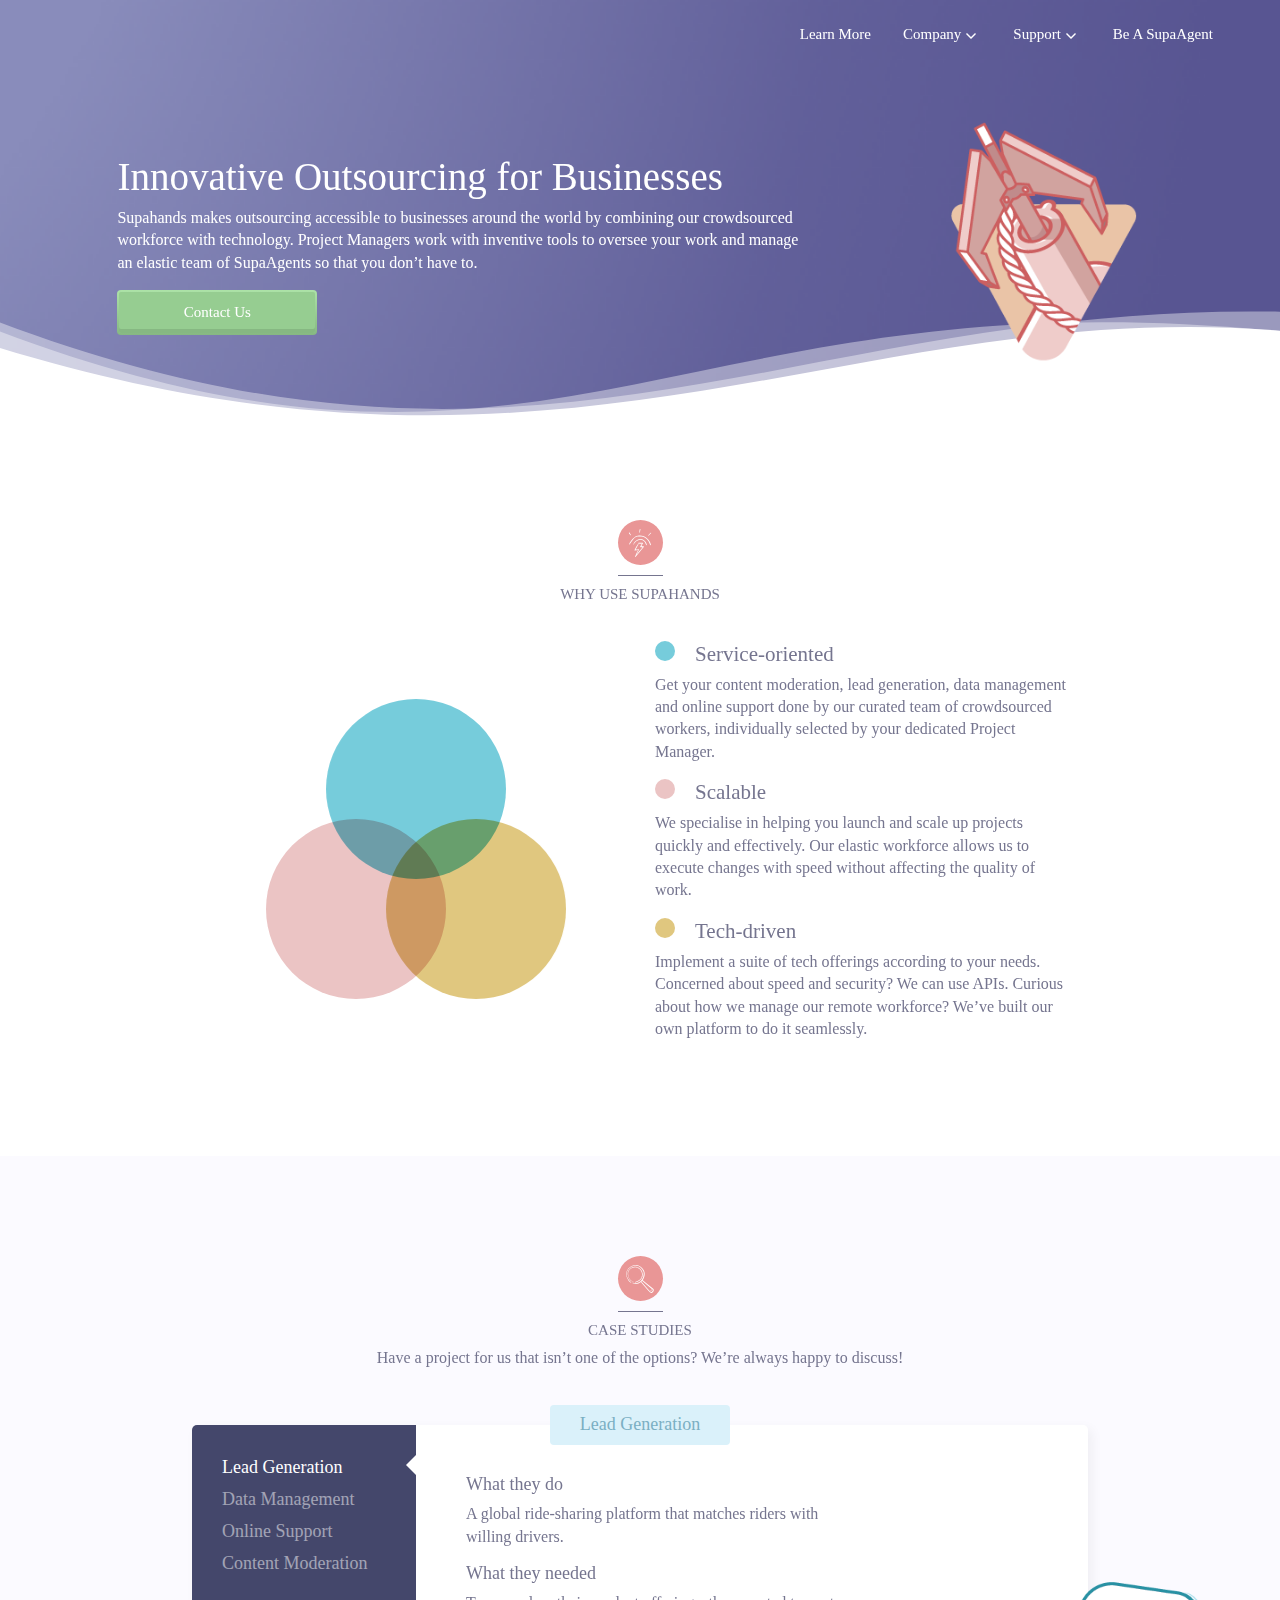
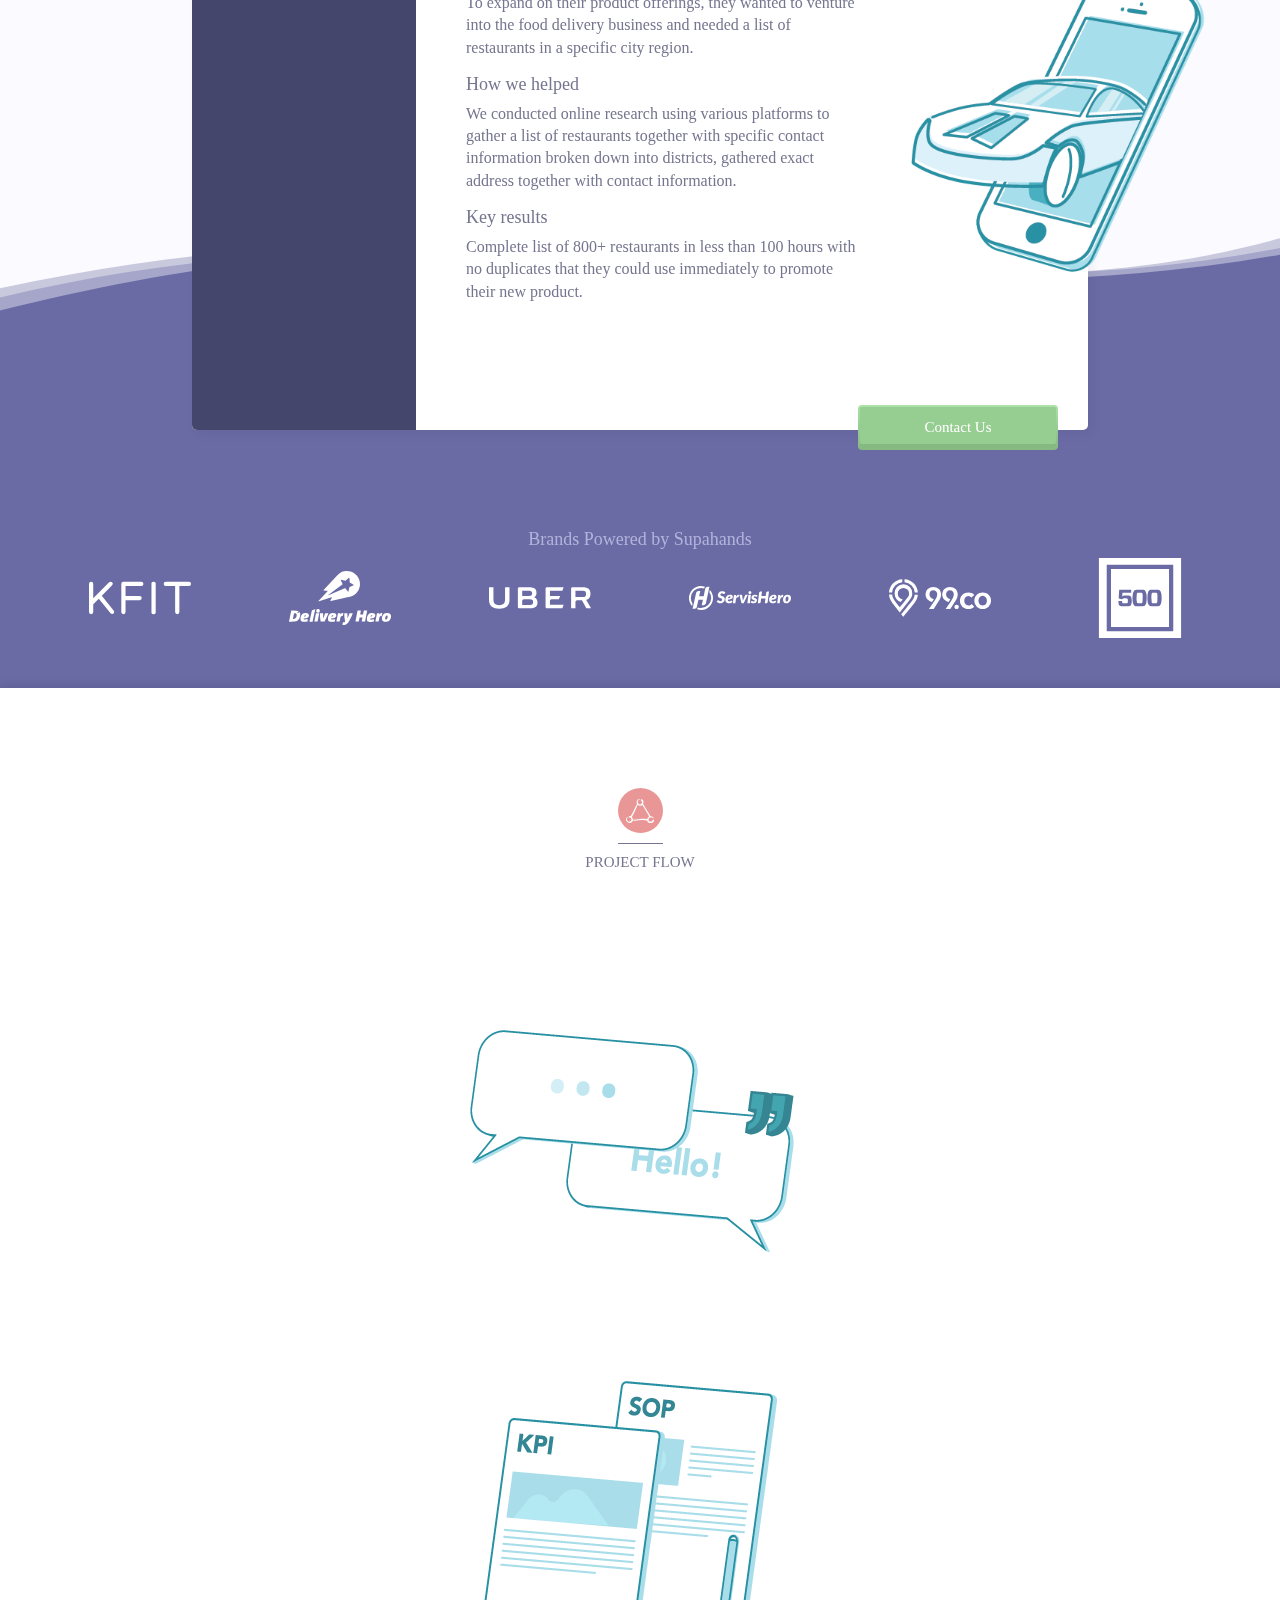
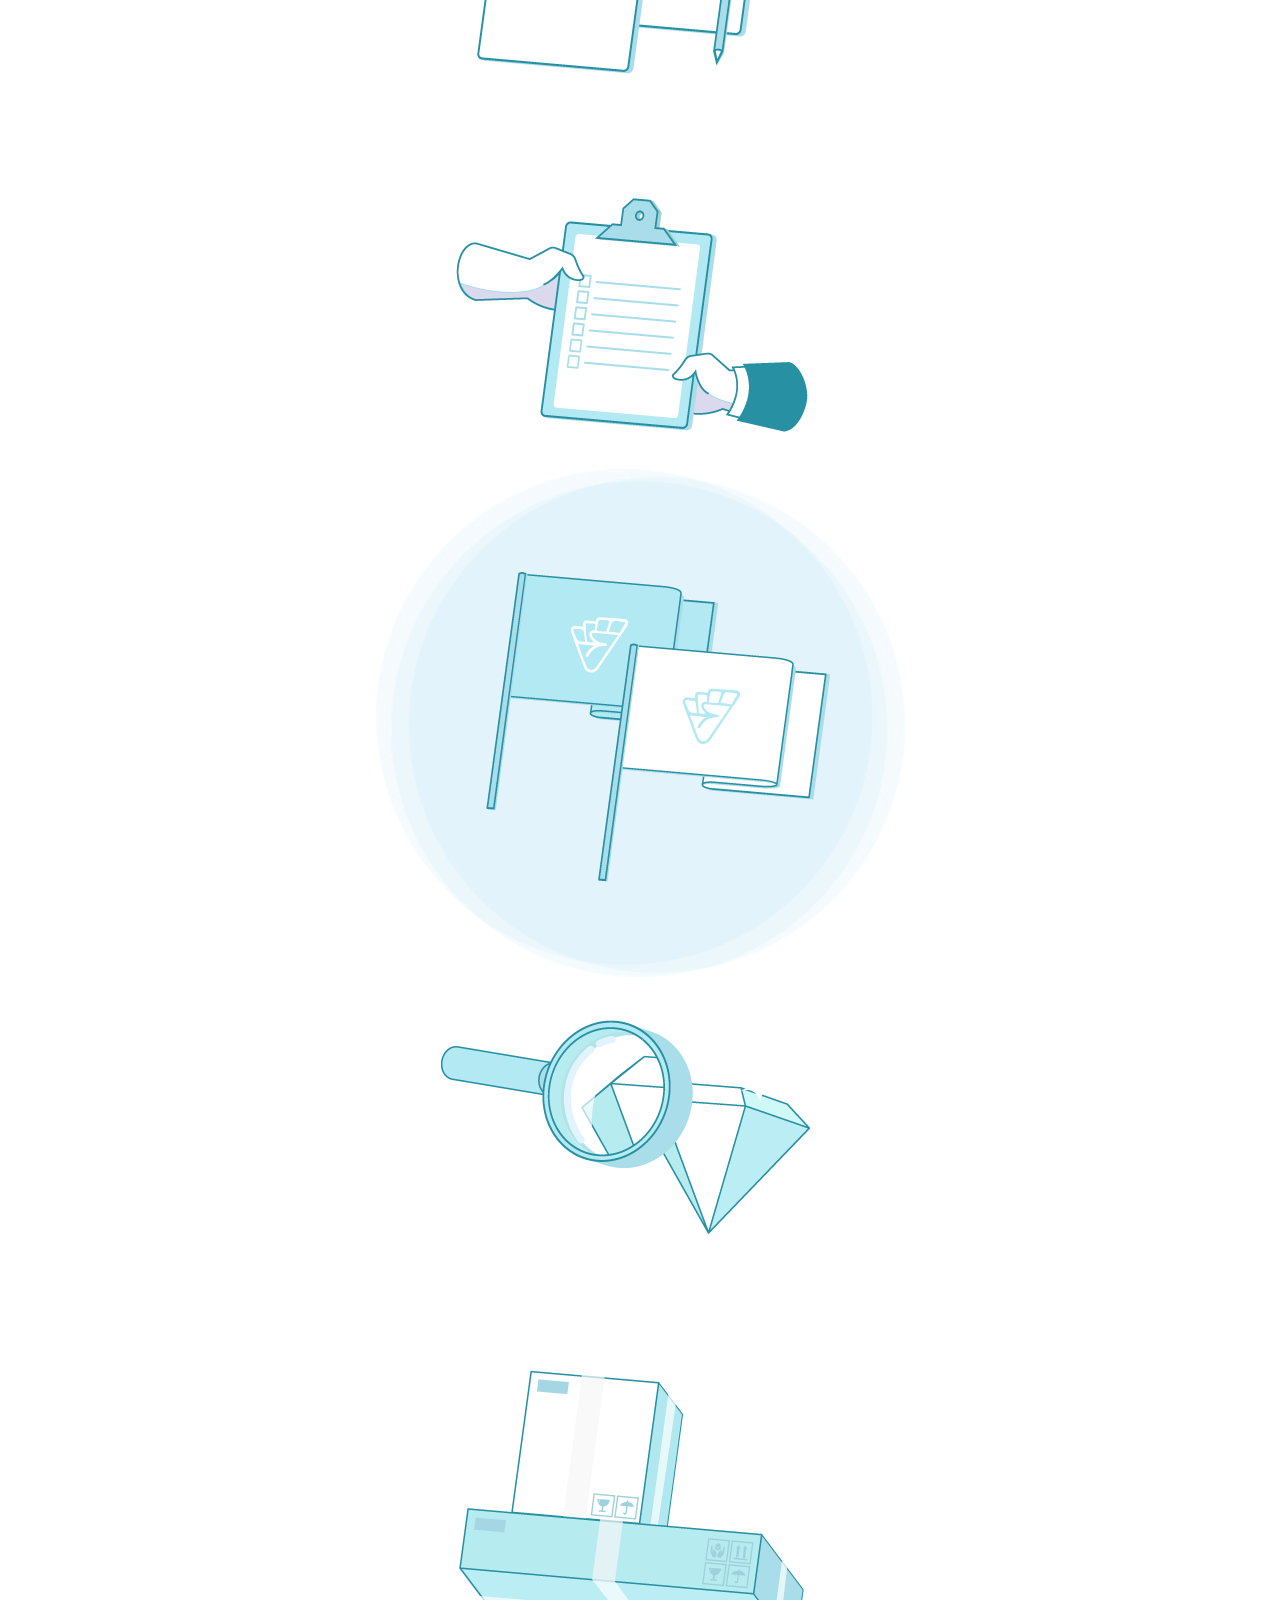
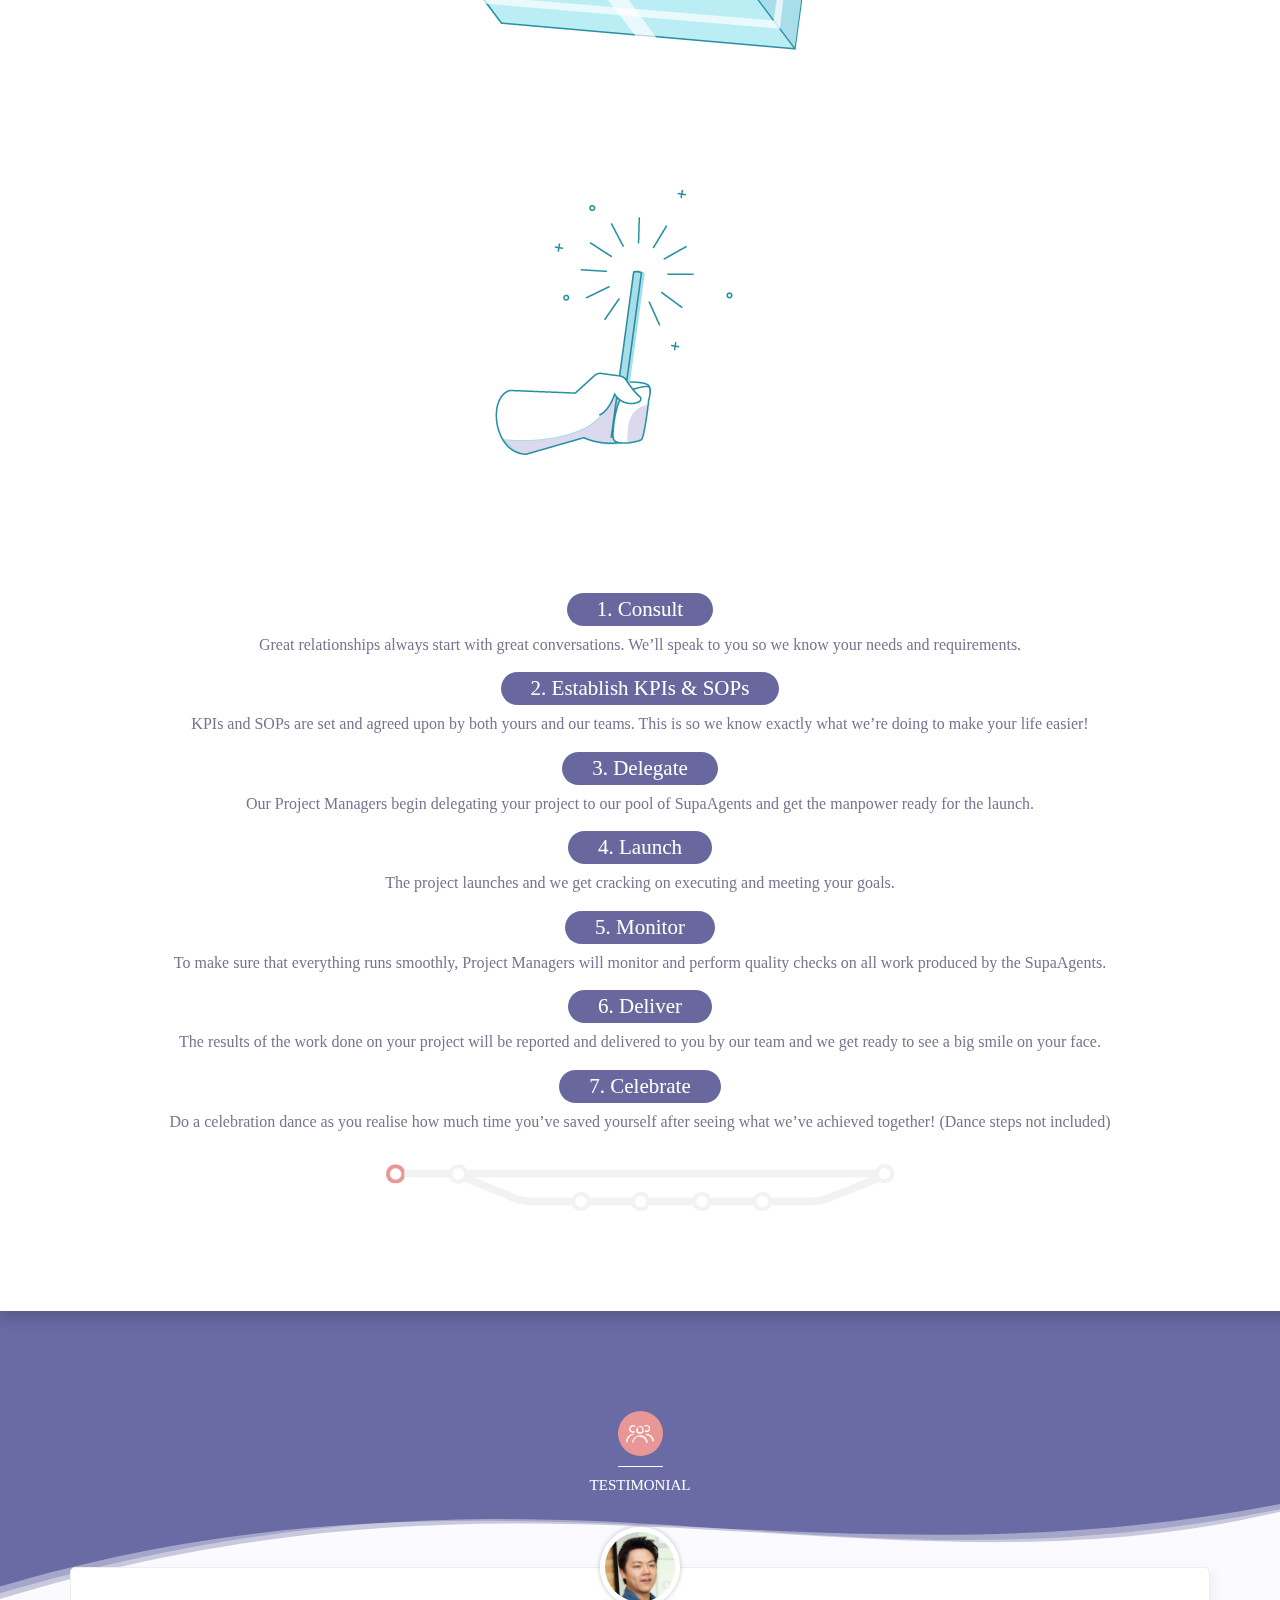
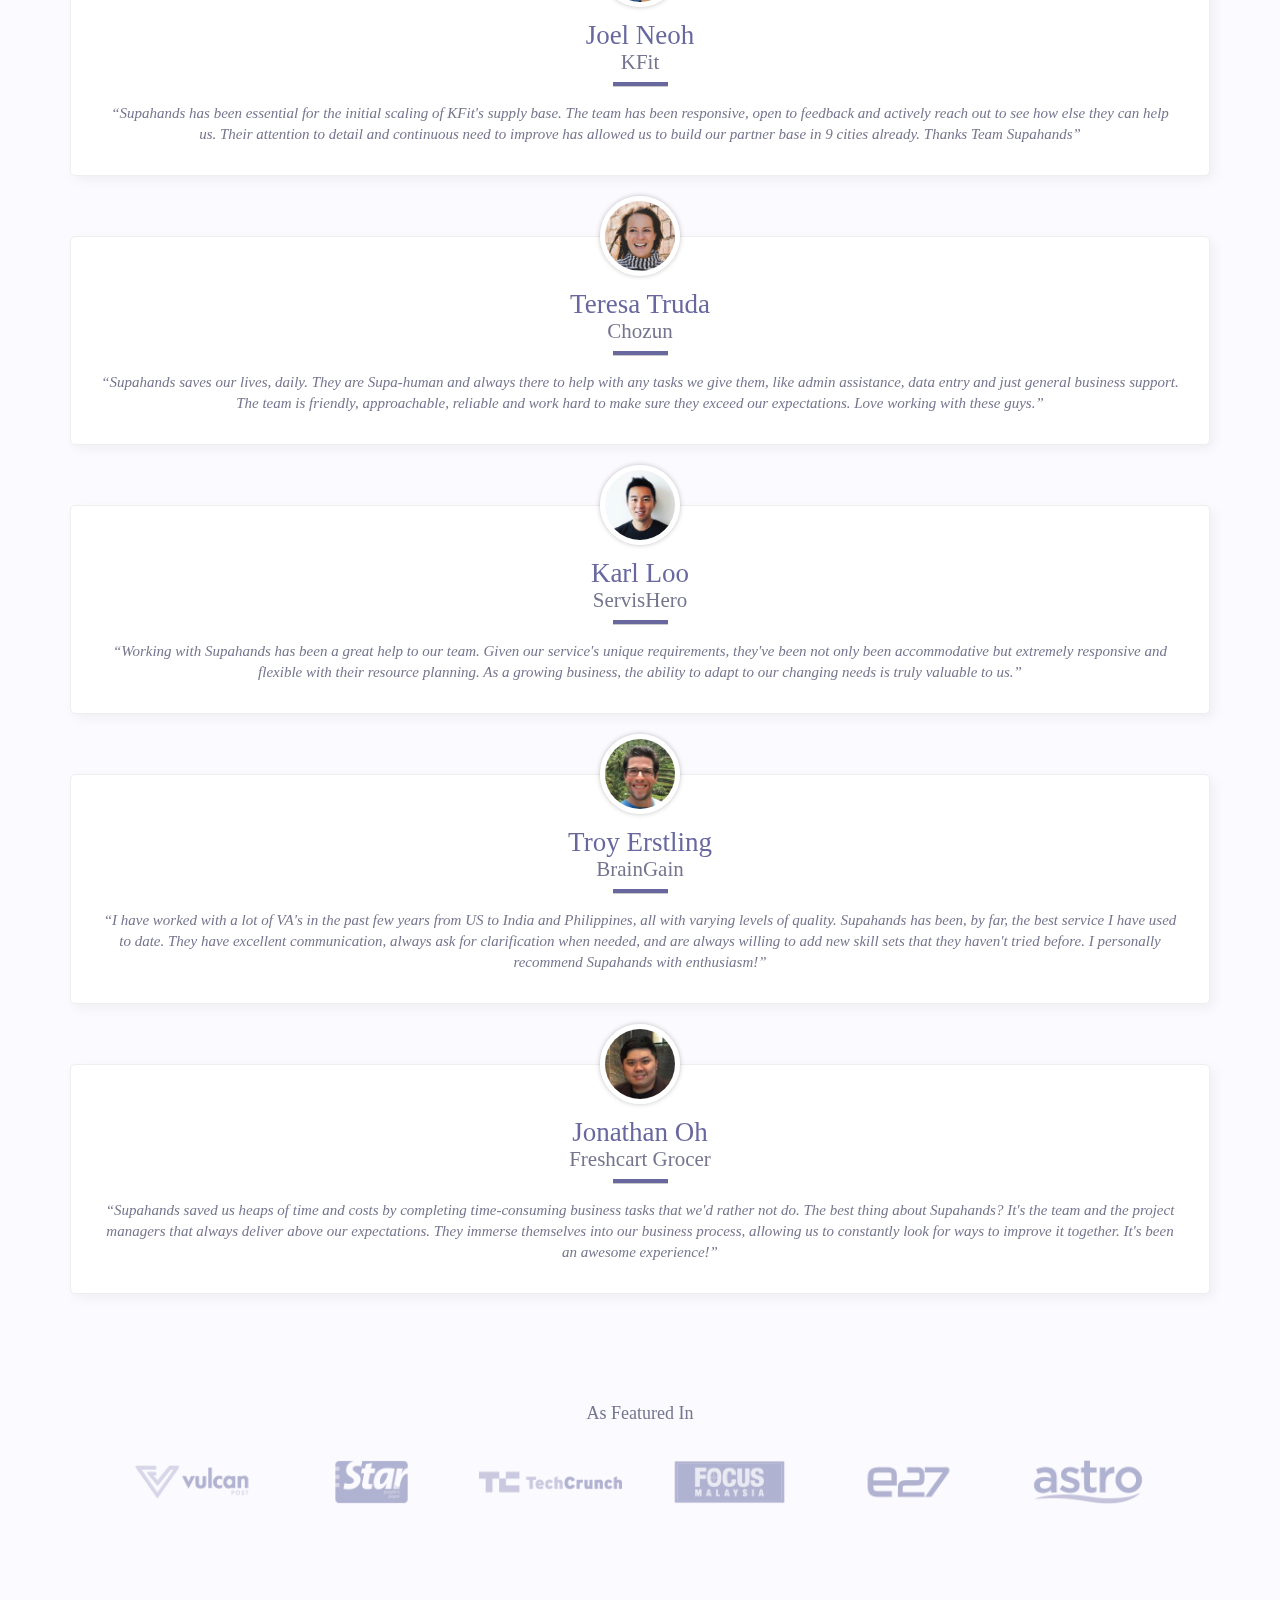
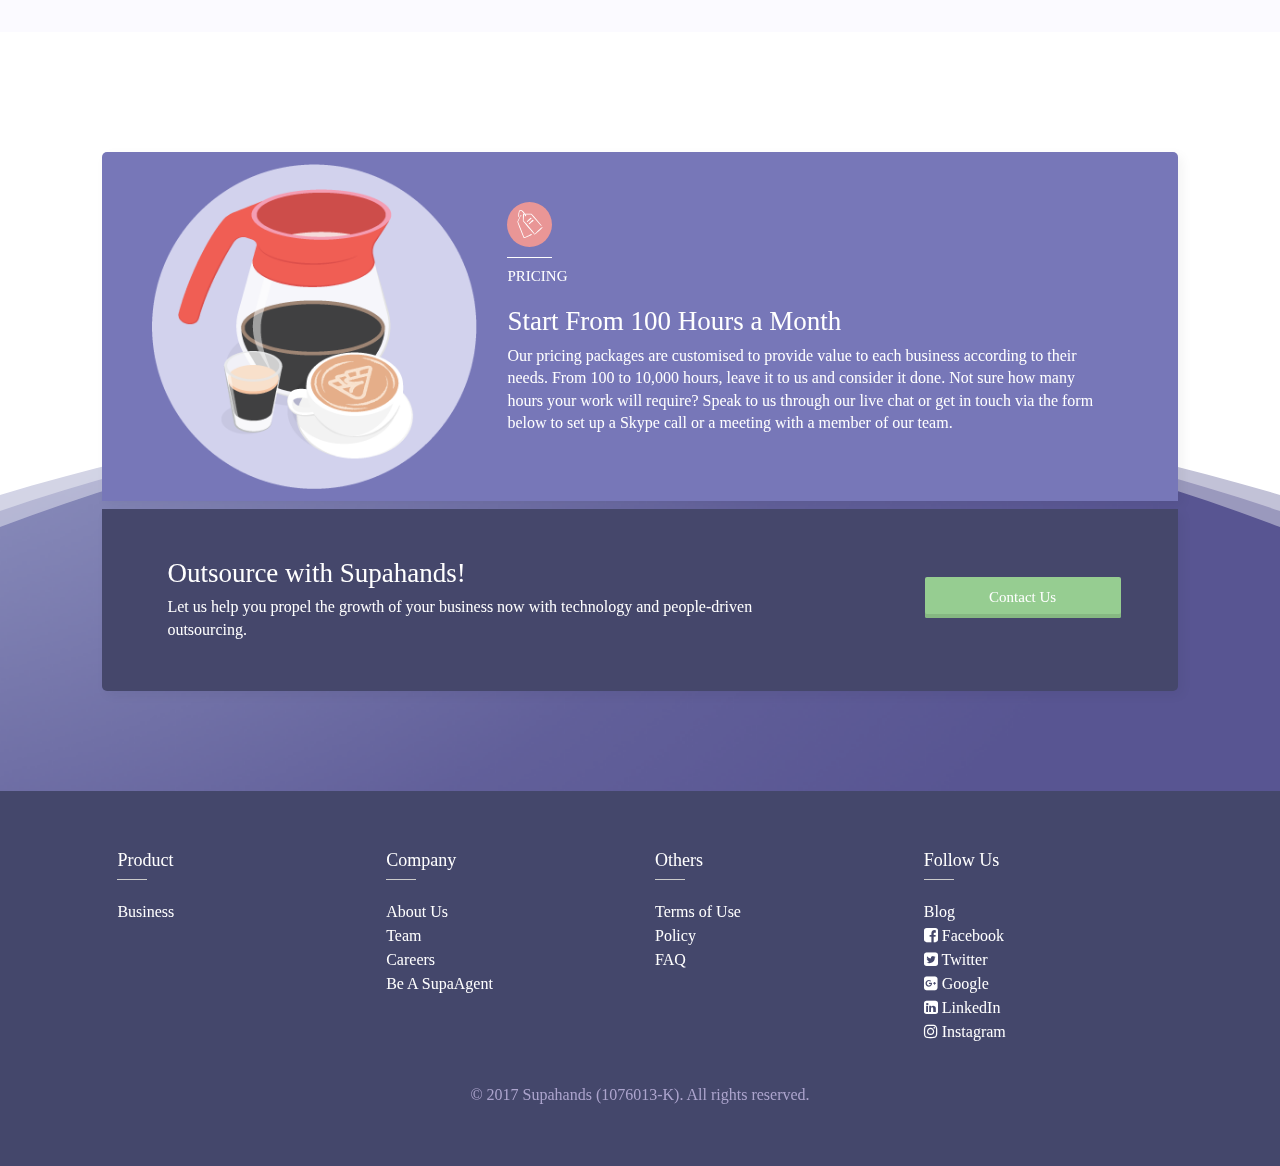
==== commit 6e1a404f: "Added Parallax Effect" ====
--- a/business.html
+++ b/business.html
@@ -536,7 +536,7 @@
   <div class="header-bg-gradient">
       <section>
           <div class="row">
-              <div class="small-12 large-3 large-offset-9 columns icon-container">
+              <div class="small-12 large-3 large-offset-9 columns icon-container" data-stellar-ratio="1.4">
                   <img class="icon" src="assets/img/product-business.png" />
               </div>
           </div>
@@ -554,7 +554,7 @@
   <!-- Header Section -->
   <section class="header-section">
       <div class="row">
-          <div class="small-12 large-8 columns text-container">
+          <div class="small-12 large-8 columns text-container" data-stellar-ratio="1.3">
               <h1>Innovative Outsourcing for Businesses</h1>
               <p>Supahands makes outsourcing accessible to businesses around the world by combining our crowdsourced workforce with technology. Project Managers work with inventive tools to oversee your work and manage an elastic team of SupaAgents so that you don’t have to.</p>
               <div class="button-container">
@@ -1025,6 +1025,16 @@
   </footer>
   
 
+  <!-- START Parallax -->
+  <script src="assets/js/plugins/jquery-2.0.2.js" ></script>
+  <script src="assets/js/plugins/jquery.stellar.min.js"></script>
+  <script>
+    $.stellar({
+    positionProperty: 'transform'
+    });
+  </script>
+  <!-- END Parallax -->
+
   <script type="text/javascript" src="https://code.jquery.com/jquery-3.1.1.min.js"></script>
   <script type="text/javascript" src="assets/js/plugins/slick.min.js"></script>
   <script src="assets/js/main.js"></script>
